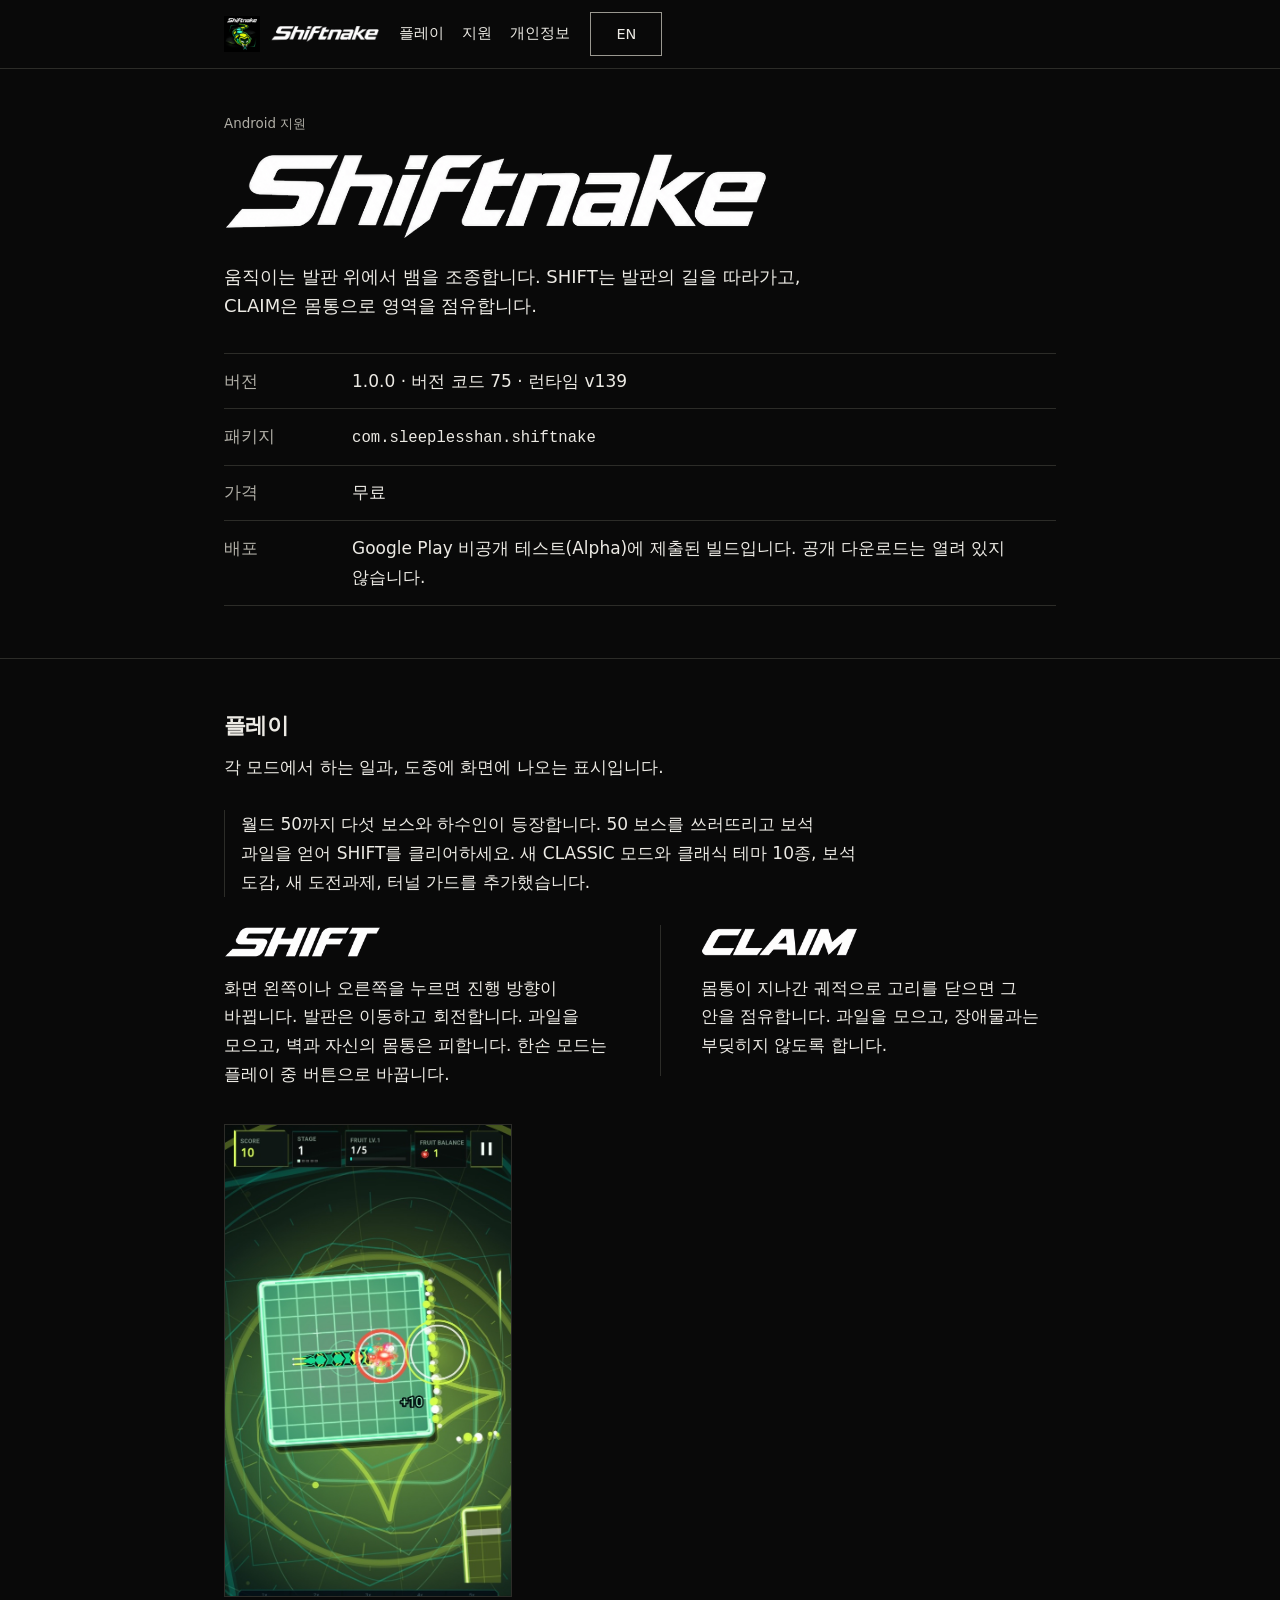
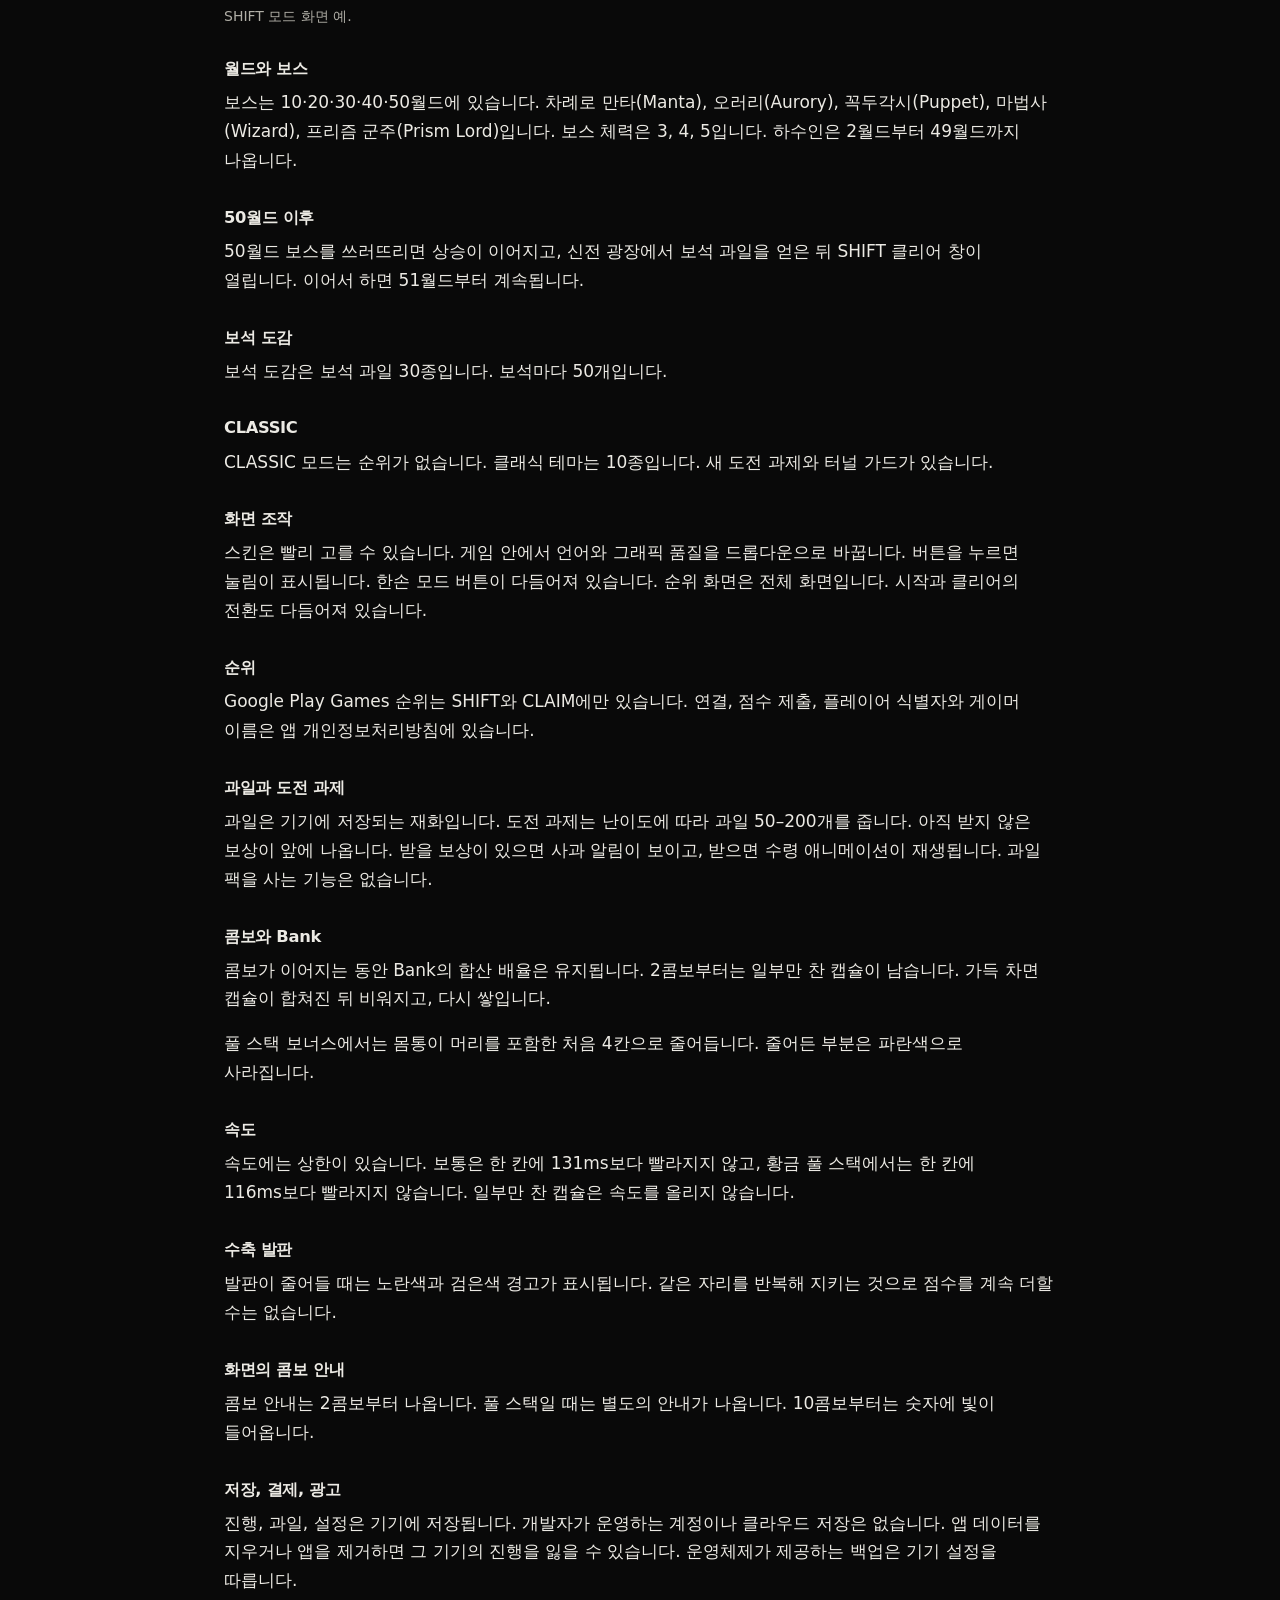
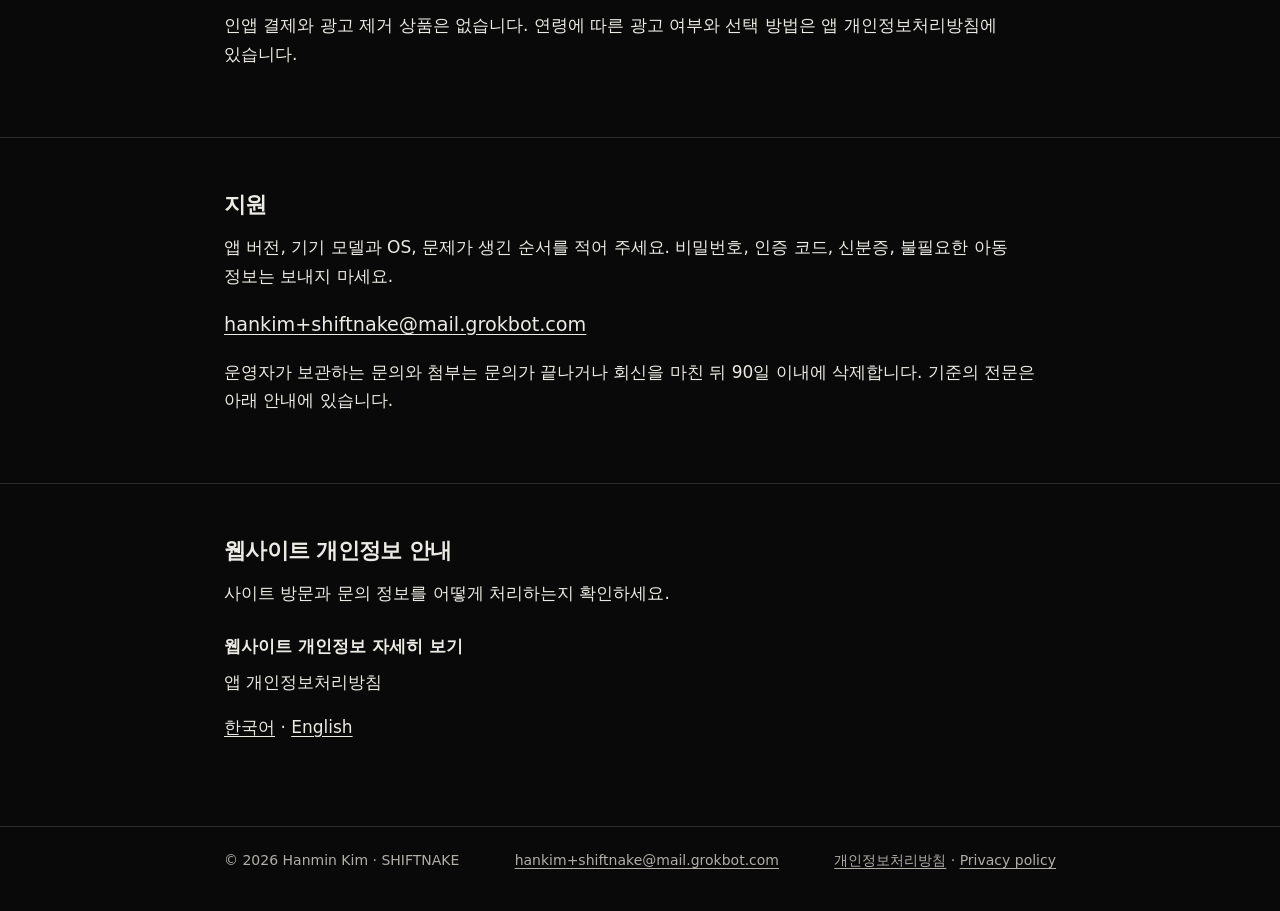
==== index.html @ 97356688 "Document the 1.0.0 version-code 75 closed-test build Add the world bosses, SHIFT clear, gem archive," ====
<!doctype html>
<html lang="ko">
<head>
  <meta charset="utf-8">
  <meta name="viewport" content="width=device-width, initial-scale=1">
  <meta name="referrer" content="no-referrer">
  <meta name="theme-color" content="#090909">
  <meta name="color-scheme" content="dark">
  <meta name="description" content="SHIFTNAKE Android 1.0.0(버전 코드 75) 지원. 비공개 테스트 Alpha. 플레이 방법, 문의, 개인정보.">
  <meta http-equiv="Content-Security-Policy" content="default-src 'none'; img-src 'self'; style-src 'self'; script-src 'self'; base-uri 'none'; form-action 'none'; connect-src 'none'; font-src 'none'; object-src 'none'">
  <title>SHIFTNAKE Android | 지원</title>
  <link rel="canonical" href="https://sleeplesshan.github.io/">
  <link rel="icon" href="assets/favicon-32.png" type="image/png" sizes="32x32">
  <link rel="icon" href="assets/app-icon-192.png" type="image/png" sizes="192x192">
  <link rel="apple-touch-icon" href="assets/app-icon-180.png">
  <meta property="og:title" content="SHIFTNAKE Android 지원">
  <meta property="og:description" content="버전 1.0.0, 버전 코드 75. 비공개 테스트 Alpha. 플레이 방법과 문의.">
  <meta property="og:type" content="website">
  <meta property="og:url" content="https://sleeplesshan.github.io/">
  <meta property="og:image" content="https://sleeplesshan.github.io/assets/app-icon-512.png">
  <meta property="og:locale" content="ko_KR">
  <meta property="og:locale:alternate" content="en_US">
  <meta name="twitter:card" content="summary">
  <meta name="twitter:image" content="https://sleeplesshan.github.io/assets/app-icon-512.png">
  <link rel="stylesheet" href="site.css">
</head>
<body>
<a class="skip" href="#top"><span class="ko">본문으로</span><span class="en">Skip to content</span></a>
<header>
  <div class="wrap bar">
    <a class="brand logo-plate" href="#top">
      <img class="icon" src="assets/app-icon-192.png" width="192" height="192" alt="">
      <img class="mark" src="assets/title-wordmark-v1.png" width="1024" height="160" alt="SHIFTNAKE">
    </a>
    <nav data-nav aria-label="본문 탐색">
      <a href="#play"><span class="ko">플레이</span><span class="en">Play</span></a>
      <a href="#support"><span class="ko">지원</span><span class="en">Support</span></a>
      <a href="#privacy"><span class="ko">개인정보</span><span class="en">Privacy</span></a>
    </nav>
    <button class="language" type="button" lang="en" aria-label="View in English">EN</button>
  </div>
</header>
<main id="top">
  <span class="route-alias" id="home-ko" aria-hidden="true"></span>
  <span class="route-alias" id="home-en" aria-hidden="true"></span>
  <section class="wrap mast">
    <p class="kicker"><span class="ko">Android 지원</span><span class="en">Android support</span></p>
    <h1 class="logo-plate"><img src="assets/title-wordmark-v1.png" width="1024" height="160" alt="SHIFTNAKE" decoding="async" fetchpriority="high"></h1>
    <p class="lead ko">움직이는 발판 위에서 뱀을 조종합니다. SHIFT는 발판의 길을 따라가고, CLAIM은 몸통으로 영역을 점유합니다.</p>
    <p class="lead en">Steer a snake on a moving platform. SHIFT follows the path the platform takes. CLAIM closes a loop with the body and takes the area inside.</p>
    <dl class="spec">
      <div>
        <dt><span class="ko">버전</span><span class="en">Version</span></dt>
        <dd>1.0.0 <span class="ko">· 버전 코드 75 · 런타임 v139</span><span class="en">· version code 75 · runtime v139</span></dd>
      </div>
      <div>
        <dt><span class="ko">패키지</span><span class="en">Package</span></dt>
        <dd><code>com.sleeplesshan.shiftnake</code></dd>
      </div>
      <div>
        <dt><span class="ko">가격</span><span class="en">Price</span></dt>
        <dd><span class="ko">무료</span><span class="en">Free</span></dd>
      </div>
      <div>
        <dt><span class="ko">배포</span><span class="en">Distribution</span></dt>
        <dd>
          <span class="ko">Google Play 비공개 테스트(Alpha)에 제출된 빌드입니다. 공개 다운로드는 열려 있지 않습니다.</span>
          <span class="en">This is the build submitted to Google Play closed testing (Alpha). A public download is not open.</span>
        </dd>
      </div>
    </dl>
  </section>

  <section class="band" id="play">
    <div class="wrap">
      <h2><span class="ko">플레이</span><span class="en">Play</span></h2>
      <p class="ko">각 모드에서 하는 일과, 도중에 화면에 나오는 표시입니다.</p>
      <p class="en">The goal of each mode, and what the game shows while you play.</p>
      <div class="notes">
        <p class="ko">월드 50까지 다섯 보스와 하수인이 등장합니다. 50 보스를 쓰러뜨리고 보석 과일을 얻어 SHIFT를 클리어하세요. 새 CLASSIC 모드와 클래식 테마 10종, 보석 도감, 새 도전과제, 터널 가드를 추가했습니다.</p>
        <p class="en">Five bosses and their minions now guard worlds 10–50. Defeat the world-50 boss, claim a gem fruit and clear SHIFT. New CLASSIC mode, 10 classic themes, a gem archive, new achievements and the Tunnel Guard.</p>
      </div>
      <div class="modes">
        <article>
          <h3><img src="assets/mode-shift-wordmark-v1.png" width="512" height="112" alt="SHIFT" loading="lazy" decoding="async"></h3>
          <p class="ko">화면 왼쪽이나 오른쪽을 누르면 진행 방향이 바뀝니다. 발판은 이동하고 회전합니다. 과일을 모으고, 벽과 자신의 몸통은 피합니다. 한손 모드는 플레이 중 버튼으로 바꿉니다.</p>
          <p class="en">Tap the left or right side of the screen to turn. The platform moves and rotates. Collect fruit, and avoid walls and your own body. A button during play switches one-hand mode.</p>
        </article>
        <article>
          <h3><img src="assets/mode-claim-wordmark-v1.png" width="512" height="112" alt="CLAIM" loading="lazy" decoding="async"></h3>
          <p class="ko">몸통이 지나간 궤적으로 고리를 닫으면 그 안을 점유합니다. 과일을 모으고, 장애물과는 부딪히지 않도록 합니다.</p>
          <p class="en">Close a loop with the trail the body leaves, and the inside is claimed. Collect fruit, and do not run into obstacles.</p>
        </article>
      </div>
      <figure class="screen">
        <img src="assets/shift-gameplay.jpg" width="640" height="1055" alt="SHIFT 모드 화면 예. 점수, 스테이지, 과일이 보입니다" loading="lazy" decoding="async">
        <figcaption><span class="ko">SHIFT 모드 화면 예.</span><span class="en">An example of the SHIFT board.</span></figcaption>
      </figure>

      <h3 id="worlds"><span class="ko">월드와 보스</span><span class="en">Worlds and bosses</span></h3>
      <p class="ko">보스는 10·20·30·40·50월드에 있습니다. 차례로 만타(Manta), 오러리(Aurory), 꼭두각시(Puppet), 마법사(Wizard), 프리즘 군주(Prism Lord)입니다. 보스 체력은 3, 4, 5입니다. 하수인은 2월드부터 49월드까지 나옵니다.</p>
      <p class="en">Bosses are at worlds 10, 20, 30, 40, and 50: Manta, Aurory, Puppet, Wizard, and Prism Lord. Boss health is 3, 4, or 5. Minions appear in worlds 2 through 49.</p>

      <h3 id="clear"><span class="ko">50월드 이후</span><span class="en">After world 50</span></h3>
      <p class="ko">50월드 보스를 쓰러뜨리면 상승이 이어지고, 신전 광장에서 보석 과일을 얻은 뒤 SHIFT 클리어 창이 열립니다. 이어서 하면 51월드부터 계속됩니다.</p>
      <p class="en">Defeating the world-50 boss leads through an ascent to the temple plaza, where you take a gem fruit and the SHIFT clear window opens. Continuing from there goes on from world 51.</p>

      <h3 id="gems"><span class="ko">보석 도감</span><span class="en">Gem archive</span></h3>
      <p class="ko">보석 도감은 보석 과일 30종입니다. 보석마다 50개입니다.</p>
      <p class="en">The gem archive has 30 gem fruits, 50 per gem.</p>

      <h3 id="classic"><span class="ko">CLASSIC</span><span class="en">CLASSIC</span></h3>
      <p class="ko">CLASSIC 모드는 순위가 없습니다. 클래식 테마는 10종입니다. 새 도전 과제와 터널 가드가 있습니다.</p>
      <p class="en">CLASSIC has no ranking. There are 10 classic themes, new achievements, and the Tunnel Guard.</p>

      <h3 id="controls"><span class="ko">화면 조작</span><span class="en">On-screen controls</span></h3>
      <p class="ko">스킨은 빨리 고를 수 있습니다. 게임 안에서 언어와 그래픽 품질을 드롭다운으로 바꿉니다. 버튼을 누르면 눌림이 표시됩니다. 한손 모드 버튼이 다듬어져 있습니다. 순위 화면은 전체 화면입니다. 시작과 클리어의 전환도 다듬어져 있습니다.</p>
      <p class="en">Skins can be chosen quickly. Language and graphics quality are in-game dropdowns. Buttons show when they are pressed. The one-hand mode button is refined, and the ranking page is full screen. The start and clear moments are smoother.</p>

      <h3 id="ranking"><span class="ko">순위</span><span class="en">Ranking</span></h3>
      <p class="ko">Google Play Games 순위는 SHIFT와 CLAIM에만 있습니다. 연결, 점수 제출, 플레이어 식별자와 게이머 이름은 앱 개인정보처리방침에 있습니다.</p>
      <p class="en">Google Play Games leaderboards are for SHIFT and CLAIM only. Sign-in, score submission, the player identifier, and the gamer name are described in the app privacy policy.</p>

      <h3><span class="ko">과일과 도전 과제</span><span class="en">Fruit and challenges</span></h3>
      <p class="ko">과일은 기기에 저장되는 재화입니다. 도전 과제는 난이도에 따라 과일 50–200개를 줍니다. 아직 받지 않은 보상이 앞에 나옵니다. 받을 보상이 있으면 사과 알림이 보이고, 받으면 수령 애니메이션이 재생됩니다. 과일 팩을 사는 기능은 없습니다.</p>
      <p class="en">Fruit is currency stored on the device. A challenge pays 50–200 fruit according to its difficulty. Rewards you have not claimed are listed first. An apple alert appears when a reward is ready, and claiming it plays an animation. There is no fruit pack to buy.</p>

      <h3><span class="ko">콤보와 Bank</span><span class="en">Combos and the Bank</span></h3>
      <p class="ko">콤보가 이어지는 동안 Bank의 합산 배율은 유지됩니다. 2콤보부터는 일부만 찬 캡슐이 남습니다. 가득 차면 캡슐이 합쳐진 뒤 비워지고, 다시 쌓입니다.</p>
      <p class="en">While a combo continues, the Bank keeps the combined multiplier. From a combo of 2, a partly filled capsule stays. At a full stack the capsules merge, the stack clears, and it begins to fill again.</p>
      <p class="ko">풀 스택 보너스에서는 몸통이 머리를 포함한 처음 4칸으로 줄어듭니다. 줄어든 부분은 파란색으로 사라집니다.</p>
      <p class="en">On a full-stack bonus the body shrinks to the original four cells, including the head. The length that goes away vanishes in blue.</p>

      <h3><span class="ko">속도</span><span class="en">Speed</span></h3>
      <p class="ko">속도에는 상한이 있습니다. 보통은 한 칸에 131ms보다 빨라지지 않고, 황금 풀 스택에서는 한 칸에 116ms보다 빨라지지 않습니다. 일부만 찬 캡슐은 속도를 올리지 않습니다.</p>
      <p class="en">Speed is capped. Ordinary movement is no faster than one cell per 131 ms. A golden full stack is no faster than one cell per 116 ms. A partial capsule does not add speed.</p>

      <h3><span class="ko">수축 발판</span><span class="en">Shrinking platform</span></h3>
      <p class="ko">발판이 줄어들 때는 노란색과 검은색 경고가 표시됩니다. 같은 자리를 반복해 지키는 것으로 점수를 계속 더할 수는 없습니다.</p>
      <p class="en">A shrinking platform shows a yellow and black warning. Holding the same spot over and over does not keep adding score.</p>

      <h3><span class="ko">화면의 콤보 안내</span><span class="en">Combo notices</span></h3>
      <p class="ko">콤보 안내는 2콤보부터 나옵니다. 풀 스택일 때는 별도의 안내가 나옵니다. 10콤보부터는 숫자에 빛이 들어옵니다.</p>
      <p class="en">Combo text appears from a combo of 2. A full stack has its own notice. From a combo of 10 the number glows.</p>

      <h3><span class="ko">저장, 결제, 광고</span><span class="en">Saves, payments, ads</span></h3>
      <p class="ko">진행, 과일, 설정은 기기에 저장됩니다. 개발자가 운영하는 계정이나 클라우드 저장은 없습니다. 앱 데이터를 지우거나 앱을 제거하면 그 기기의 진행을 잃을 수 있습니다. 운영체제가 제공하는 백업은 기기 설정을 따릅니다.</p>
      <p class="en">Progress, fruit, and settings are stored on the device. The developer does not run an account or a cloud save. Clearing the app’s data or uninstalling it can erase that device’s progress. Backup offered by the operating system follows the device’s own settings.</p>
      <p class="ko">인앱 결제와 광고 제거 상품은 없습니다. 연령에 따른 광고 여부와 선택 방법은 앱 개인정보처리방침에 있습니다.</p>
      <p class="en">There are no in-app purchases and no product that removes ads. Whether ads are shown, and the choices around them, are set out in the app privacy policy.</p>
    </div>
  </section>

  <section class="band" id="support">
    <span class="route-alias" id="support-ko" aria-hidden="true"></span>
    <span class="route-alias" id="support-en" aria-hidden="true"></span>
    <div class="wrap">
      <h2><span class="ko">지원</span><span class="en">Support</span></h2>
      <p class="ko">앱 버전, 기기 모델과 OS, 문제가 생긴 순서를 적어 주세요. 비밀번호, 인증 코드, 신분증, 불필요한 아동 정보는 보내지 마세요.</p>
      <p class="en">Include the app version, the device model and OS, and the steps that led to the problem. Do not send passwords, verification codes, identity documents, or unnecessary information about a child.</p>
      <a class="email" href="mailto:hankim+shiftnake@mail.grokbot.com">hankim+shiftnake@mail.grokbot.com</a>
      <p class="ko">운영자가 보관하는 문의와 첨부는 문의가 끝나거나 회신을 마친 뒤 90일 이내에 삭제합니다. 기준의 전문은 아래 안내에 있습니다.</p>
      <p class="en">Messages and attachments kept by the operator are deleted within 90 days after the inquiry is closed or the reply is finished. The full rule is in the notice below.</p>
    </div>
  </section>

  <section class="band" id="privacy">
    <span class="route-alias" id="privacy-ko" aria-hidden="true"></span>
    <span class="route-alias" id="privacy-en" aria-hidden="true"></span>
    <span class="route-alias" id="app-ko" aria-hidden="true"></span>
    <span class="route-alias" id="app-en" aria-hidden="true"></span>
    <div class="wrap notice">
      <h2><span class="ko">웹사이트 개인정보 안내</span><span class="en">Website privacy notice</span></h2>
      <p class="ko">사이트 방문과 문의 정보를 어떻게 처리하는지 확인하세요.</p>
      <p class="en">Read how visits and support inquiries are handled.</p>
      <details id="website-privacy">
        <summary><span class="ko">웹사이트 개인정보 자세히 보기</span><span class="en">Read the website privacy notice</span></summary>
        <p class="ko">시행일: 2026-10-20. 이 안내는 SHIFTNAKE 지원 웹사이트 접속과 지원 이메일 문의에 적용됩니다. 운영자는 대한민국 개인 개발자 Hanmin Kim입니다. 개인정보 문의처: <a href="mailto:hankim+shiftnake@mail.grokbot.com">hankim+shiftnake@mail.grokbot.com</a>. Android 앱의 정보 처리는 별도의 앱 개인정보처리방침에서 안내합니다.</p>
        <p class="en">Effective date: October 20, 2026. This notice applies to visits to the SHIFTNAKE support website and support inquiries by email. The operator is Hanmin Kim, an individual developer based in South Korea. Privacy contact: <a href="mailto:hankim+shiftnake@mail.grokbot.com">hankim+shiftnake@mail.grokbot.com</a>. The Android app has a separate privacy policy describing its data handling.</p>
        <p class="ko">이 정적 사이트에는 운영자가 추가한 광고·분석·추적 스크립트, 외부 폰트, 로그인, 입력 폼이 없습니다. 언어·메뉴 선택은 URL 해시만 사용하며 운영자 코드가 쿠키나 브라우저 저장소에 선택값을 저장하지 않습니다. 이 사이트는 게임 계정을 만들거나 게임 저장 데이터를 수집하지 않습니다.</p>
        <p class="en">This static site has no operator-added ads, analytics or tracking scripts, remote fonts, login, or input forms. Language and menu choices use the URL hash only; operator code does not store those choices in cookies or browser storage. The site creates no game account and collects no game-save data.</p>
        <p class="ko">웹사이트는 GitHub Pages에서 호스팅됩니다. GitHub 안내에 따르면 GitHub는 로그인 여부와 관계없이 방문자의 IP 주소를 보안 목적으로 기록하고 보관합니다. 운영자는 방문자별 IP 로그를 별도로 수집하거나 조회하는 기능을 구현하지 않았습니다. GitHub의 처리는 GitHub 서비스 약관과 개인정보처리방침을 따르며, 호스팅 제공자의 보유·삭제가 운영자의 지원 이메일 보관 기간과 같다고 보장하지 않습니다.</p>
        <p class="en">The site is hosted on GitHub Pages. GitHub documentation says visitor IP addresses are logged and stored for security purposes whether or not a visitor is signed in. The operator has not implemented a separate feature to collect or inspect visitor IP logs. GitHub processing is subject to GitHub's service terms and privacy statement; its retention and deletion are not guaranteed to match the operator's support-email retention period.</p>
        <p class="ko">지원 이메일을 보내면 발신 주소, 문의 내용, 자발적으로 제공한 첨부와 오류 확인에 필요한 기기·OS·앱 버전 등이 처리될 수 있습니다. 목적은 문의 회신, 오류 확인과 개인정보 요청 처리이며 광고·홍보 메일 발송이나 판매 목적으로 사용하지 않습니다. 메일을 보내지 않아도 사이트를 볼 수 있습니다. 회신·조사에 필요한 최소 정보가 없으면 지원이 제한될 수 있습니다. 불필요한 민감정보·아동 개인정보는 보내지 마세요. 아동 관련 문의는 보호자와 함께 진행하고, 불필요한 아동 정보가 포함된 사실을 알게 되면 최소 응대와 신속한 최소화·삭제를 우선합니다.</p>
        <p class="en">If you email support, your sender address, message, voluntarily supplied attachments, and device, OS, or app-version details needed to investigate may be processed. They are used to reply, investigate issues, or handle privacy requests, not for advertising, promotional mail, or sale. Email is optional. Without the minimum information needed to reply or investigate, support may be limited. Do not send unnecessary sensitive or child information. A parent or guardian should be involved in child-related requests. If unnecessary child information is identified, minimal necessary handling and prompt minimization or deletion take priority.</p>
        <p class="ko">운영자가 보관하는 지원문의 원문과 첨부는 문의 종결 또는 회신 완료 후 90일 이내 삭제합니다. 진행 중인 문의나 법령상 보존 의무가 있는 자료는 필요한 범위와 기간을 개별 판단합니다. 불필요하거나 민감한 정보는 더 빨리 최소화·삭제합니다. 파기는 해당 문의의 원문·첨부 및 별도 보관 사본을 선별 삭제하고 휴지통 등에 불필요하게 남지 않도록 처리합니다. 90일 기준은 운영자가 보관하는 문의 정보에 관한 것이며 메일함 제공자·GitHub가 보안·백업·법적 의무로 별도 처리하는 정보가 같은 시점에 모두 삭제된다는 보장은 아닙니다. 제공자 보유기간은 정보 유형, 목적, 계정·서비스 설정과 법적 의무에 따라 달라질 수 있습니다.</p>
        <p class="en">Support-message originals and attachments held by the operator are deleted within 90 days after the inquiry is closed or the response is complete. Ongoing inquiries and legally required records are assessed individually for the necessary scope and period. Unnecessary or sensitive information is minimized or deleted sooner. Deletion selects the relevant originals, attachments, and separately stored copies and avoids unnecessary remnants in trash folders. The 90-day period covers inquiry information held by the operator; it does not guarantee simultaneous deletion of information the mailbox provider or GitHub processes independently for security, backup, or legal obligations. Provider retention can vary by information type, purpose, account or service settings, and legal obligations.</p>
        <details>
          <summary><span class="ko">서비스 제공자와 권리</span><span class="en">Providers and your rights</span></summary>
          <p class="ko">지원 이메일은 별도의 전용 메일함(mail.grokbot.com)을, 웹 호스팅은 GitHub Pages를 사용합니다. 메일함 제공자와 GitHub는 각자의 약관과 개인정보처리방침에 따라 정보를 처리할 수 있으며 처리 위치와 제공자 보유기간은 달라질 수 있습니다. 운영자는 문의 내용을 광고주의 홍보 목적으로 제공하지 않습니다. GitHub는 미국과 이용자 지역, 계열사·제공자가 운영하는 국가 등에서 처리할 수 있다고 설명합니다. 특정 국가나 경로 하나로 한정된다고 보장하지 않습니다. <a href="https://docs.github.com/en/site-policy/privacy-policies/github-general-privacy-statement">GitHub 개인정보처리방침</a>.</p>
          <p class="en">Support email uses a dedicated mailbox (mail.grokbot.com), and the site is hosted by GitHub Pages. The mailbox provider and GitHub process information under their respective terms and privacy notices. The operator does not provide inquiries to advertisers for promotion. GitHub describes processing across several locations, including the United States, a visitor's region, and countries where affiliates or providers operate. No single processing country or route is promised. <a href="https://docs.github.com/en/pages/getting-started-with-github-pages/what-is-github-pages">GitHub Pages</a> · <a href="https://docs.github.com/en/site-policy/privacy-policies/github-general-privacy-statement">GitHub Privacy Statement</a>.</p>
          <p class="ko">앱의 연령 선택, 광고, 기기 내 저장은 앱 개인정보처리방침에서 설명합니다. 이 웹사이트 안내는 그 내용을 다시 적지 않습니다. 2026-11-12 정정.</p>
          <p class="en">Age choices, advertising, and on-device saves are described in the app privacy policy. This website notice does not restate them. Corrected 2026-11-12.</p>
          <p class="ko">본인 또는 적법한 법정대리인은 적용 법령에 따른 열람·정정·삭제·처리정지 등 요청을 지원 이메일로 보낼 수 있습니다. 필요한 최소한의 확인만 요청하며 신분증이나 인증정보를 먼저 보내지 마세요. 외부 제공자가 직접 보유한 정보에는 제공자 절차도 적용됩니다. 운영자는 문의 자료 접근을 필요한 범위로 제한하고 불필요한 사본을 최소화하지만 절대적 보안이나 제공자 보유 사본의 즉시 원격 삭제를 보장하지 않습니다. 운영자·처리 항목·목적·보유 기준·서비스 구성이 바뀌면 이 안내와 시행일을 갱신합니다.</p>
          <p class="en">You or a legally authorized guardian may send access, correction, deletion, suspension, or other requests under applicable law to the support email. Only minimum necessary verification will be requested. Do not send unsolicited identification documents or verification credentials. Provider procedures also apply to information held by providers. The operator limits access to inquiry records and minimizes unnecessary copies but cannot guarantee absolute security or immediate remote deletion of every provider-held copy. If the operator, data items, purposes, retention criteria, or services change, this notice and its effective date will be updated.</p>
          <p><a href="https://sleeplesshan.github.io/android/privacy/ko/"><span class="ko">앱 개인정보처리방침 (한국어)</span><span class="en">App privacy policy (Korean)</span></a> · <a href="https://sleeplesshan.github.io/android/privacy/en/">App privacy policy (English)</a></p>
        </details>
      </details>
      <p class="ko">앱 개인정보처리방침</p>
      <p class="en">App privacy policies</p>
      <p><a href="https://sleeplesshan.github.io/android/privacy/ko/">한국어</a> · <a href="https://sleeplesshan.github.io/android/privacy/en/">English</a></p>
    </div>
  </section>
</main>
<footer>
  <div class="wrap footer">
    <span>© 2026 Hanmin Kim · SHIFTNAKE</span>
    <a href="mailto:hankim+shiftnake@mail.grokbot.com">hankim+shiftnake@mail.grokbot.com</a>
    <span><a href="https://sleeplesshan.github.io/android/privacy/ko/">개인정보처리방침</a> · <a href="https://sleeplesshan.github.io/android/privacy/en/">Privacy policy</a></span>
  </div>
</footer>
<script src="site.js"></script>
</body>
</html>
---- site.css ----
:root {
  color-scheme: dark;
  --bg: #090909;
  --ink: #eceae4;
  --muted: #b0aea6;
  --line: #2c2c28;
  --focus: #f4f1ea;
  --page: 52rem;
  font-family: system-ui, -apple-system, "Segoe UI", "Noto Sans KR", "Apple SD Gothic Neo", "Noto Sans CJK KR", sans-serif;
}

* { box-sizing: border-box; }

html { scroll-behavior: smooth; }

body {
  margin: 0;
  background: var(--bg);
  color: var(--ink);
  font-size: 1.0625rem;
  line-height: 1.7;
  text-rendering: optimizeLegibility;
}

:lang(ko) {
  word-break: keep-all;
  overflow-wrap: break-word;
}

img { border: 0; }

a {
  color: inherit;
  text-underline-offset: 0.18em;
}

a:visited { color: inherit; }

:focus { outline: none; }

:focus-visible {
  outline: 2px solid var(--focus);
  outline-offset: 3px;
}

::selection {
  background: #eceae4;
  color: #111;
}

.skip {
  position: absolute;
  left: 0.75rem;
  top: -4rem;
  z-index: 4;
  background: var(--ink);
  color: var(--bg);
  padding: 0.55rem 0.8rem;
  text-decoration: none;
}

.skip:focus { top: 0.55rem; }

.wrap {
  width: min(calc(100% - 2.5rem), var(--page));
  margin-inline: auto;
}

header {
  position: sticky;
  top: 0;
  z-index: 2;
  background: var(--bg);
  border-bottom: 1px solid var(--line);
}

.bar {
  display: flex;
  flex-wrap: wrap;
  align-items: center;
  gap: 0.35rem 1.25rem;
  min-height: 4.25rem;
  padding-block: 0.7rem;
}

.logo-plate {
  forced-color-adjust: none;
  background: #090909;
}

.brand {
  display: inline-flex;
  align-items: center;
  gap: 0.7rem;
  min-height: 2.75rem;
  text-decoration: none;
}

.brand .icon {
  width: 2.25rem;
  height: 2.25rem;
  display: block;
}

.brand .mark {
  height: 1.05rem;
  width: auto;
  display: block;
}

nav {
  display: flex;
  flex-wrap: wrap;
  gap: 0.15rem 1.15rem;
}

nav a {
  display: inline-flex;
  align-items: center;
  min-height: 2.75rem;
  text-decoration: none;
  font-size: 0.95rem;
}

nav a:hover { text-decoration: underline; }

.language {
  appearance: none;
  background: transparent;
  color: var(--ink);
  border: 1px solid #9a9890;
  min-height: 2.75rem;
  min-width: 4.5rem;
  padding: 0 0.85rem;
  font: inherit;
  font-size: 0.9rem;
  cursor: pointer;
}

.language:hover { border-color: var(--ink); }

main { padding-bottom: 1rem; }

section,
h3,
.route-alias { scroll-margin-top: 5.5rem; }

.route-alias {
  display: block;
  height: 0;
  overflow: hidden;
}

.mast { padding-block: 2.75rem 3.25rem; }

.kicker {
  margin: 0 0 1.15rem;
  color: var(--muted);
  font-size: 0.84rem;
}

h1 { margin: 0 0 1.4rem; }

h1 img {
  display: block;
  width: min(100%, 34rem);
  height: auto;
}

h2 {
  margin: 0 0 0.85rem;
  font-size: 1.35rem;
  font-weight: 600;
  letter-spacing: -0.03em;
  line-height: 1.35;
}

h3 {
  margin: 2rem 0 0.45rem;
  font-size: 1.02rem;
  font-weight: 600;
  letter-spacing: -0.02em;
  line-height: 1.4;
}

.lead {
  max-width: 38rem;
  margin: 0;
  font-size: 1.125rem;
  line-height: 1.65;
}

.notes {
  max-width: 40rem;
  margin: 1.75rem 0 0;
  padding-left: 1rem;
  border-left: 1px solid var(--line);
}

p { margin: 0 0 1rem; }

.spec {
  margin: 2rem 0 0;
}

.spec div {
  display: grid;
  grid-template-columns: 6.75rem 1fr;
  gap: 0.35rem 1.25rem;
  padding-block: 0.8rem;
  border-top: 1px solid var(--line);
}

.spec div:last-child { border-bottom: 1px solid var(--line); }

.spec dt {
  margin: 0;
  color: var(--muted);
}

.spec dd { margin: 0; }

code {
  font-family: ui-monospace, "SFMono-Regular", "Cascadia Mono", "Noto Sans Mono", monospace;
  font-size: 0.92em;
}

.band {
  padding-block: 3.25rem;
  border-top: 1px solid var(--line);
}

.modes {
  display: grid;
  grid-template-columns: 1fr 1fr;
  column-gap: 2.5rem;
  align-items: start;
  margin-top: 1.75rem;
}

.modes article + article {
  border-left: 1px solid var(--line);
  padding-left: 2.5rem;
}

.modes h3 {
  margin: 0 0 0.9rem;
}

.modes h3 img {
  display: block;
  height: 2.15rem;
  width: auto;
}

.screen { margin: 1.15rem 0 0; }

.screen img {
  display: block;
  width: min(100%, 18rem);
  height: auto;
  border: 1px solid var(--line);
}

.screen figcaption {
  margin-top: 0.55rem;
  color: var(--muted);
  font-size: 0.875rem;
  line-height: 1.45;
}

.email {
  display: inline-block;
  margin: 0.15rem 0 1rem;
  font-size: 1.2rem;
  overflow-wrap: anywhere;
}

details { margin-top: 0.35rem; }

summary {
  cursor: pointer;
  font-weight: 600;
  min-height: 2.75rem;
  display: flex;
  flex-wrap: wrap;
  align-items: center;
}

.nowrap { white-space: nowrap; }

details details {
  margin: 0.5rem 0 0.5rem 0.15rem;
  padding-left: 1rem;
  border-left: 1px solid var(--line);
}

.notice p { max-width: 40rem; }

footer {
  border-top: 1px solid var(--line);
  padding-block: 1.4rem 2.4rem;
  color: var(--muted);
  font-size: 0.875rem;
}

.footer {
  display: flex;
  flex-wrap: wrap;
  gap: 0.65rem 1.5rem;
  justify-content: space-between;
  align-items: baseline;
}

footer a { color: var(--muted); }

.en { display: none; }

body.english .ko { display: none; }

body.english .en { display: revert; }

@media (max-width: 720px) {
  .wrap { width: min(calc(100% - 2rem), var(--page)); }
  .language { order: 2; }
  nav { order: 3; flex-basis: 100%; }
  .modes { grid-template-columns: 1fr; row-gap: 2rem; }
  .modes article + article {
    border-left: 0;
    padding-left: 0;
    border-top: 1px solid var(--line);
    padding-top: 1.75rem;
  }
  h1 img { width: min(100%, 22rem); }
}

@media (max-width: 420px) {
  .spec div { grid-template-columns: 1fr; gap: 0.1rem; }
}

@media (forced-colors: active) {
  :focus-visible { outline-color: CanvasText; }
}

@media (prefers-reduced-motion: reduce) {
  html { scroll-behavior: auto; }
}
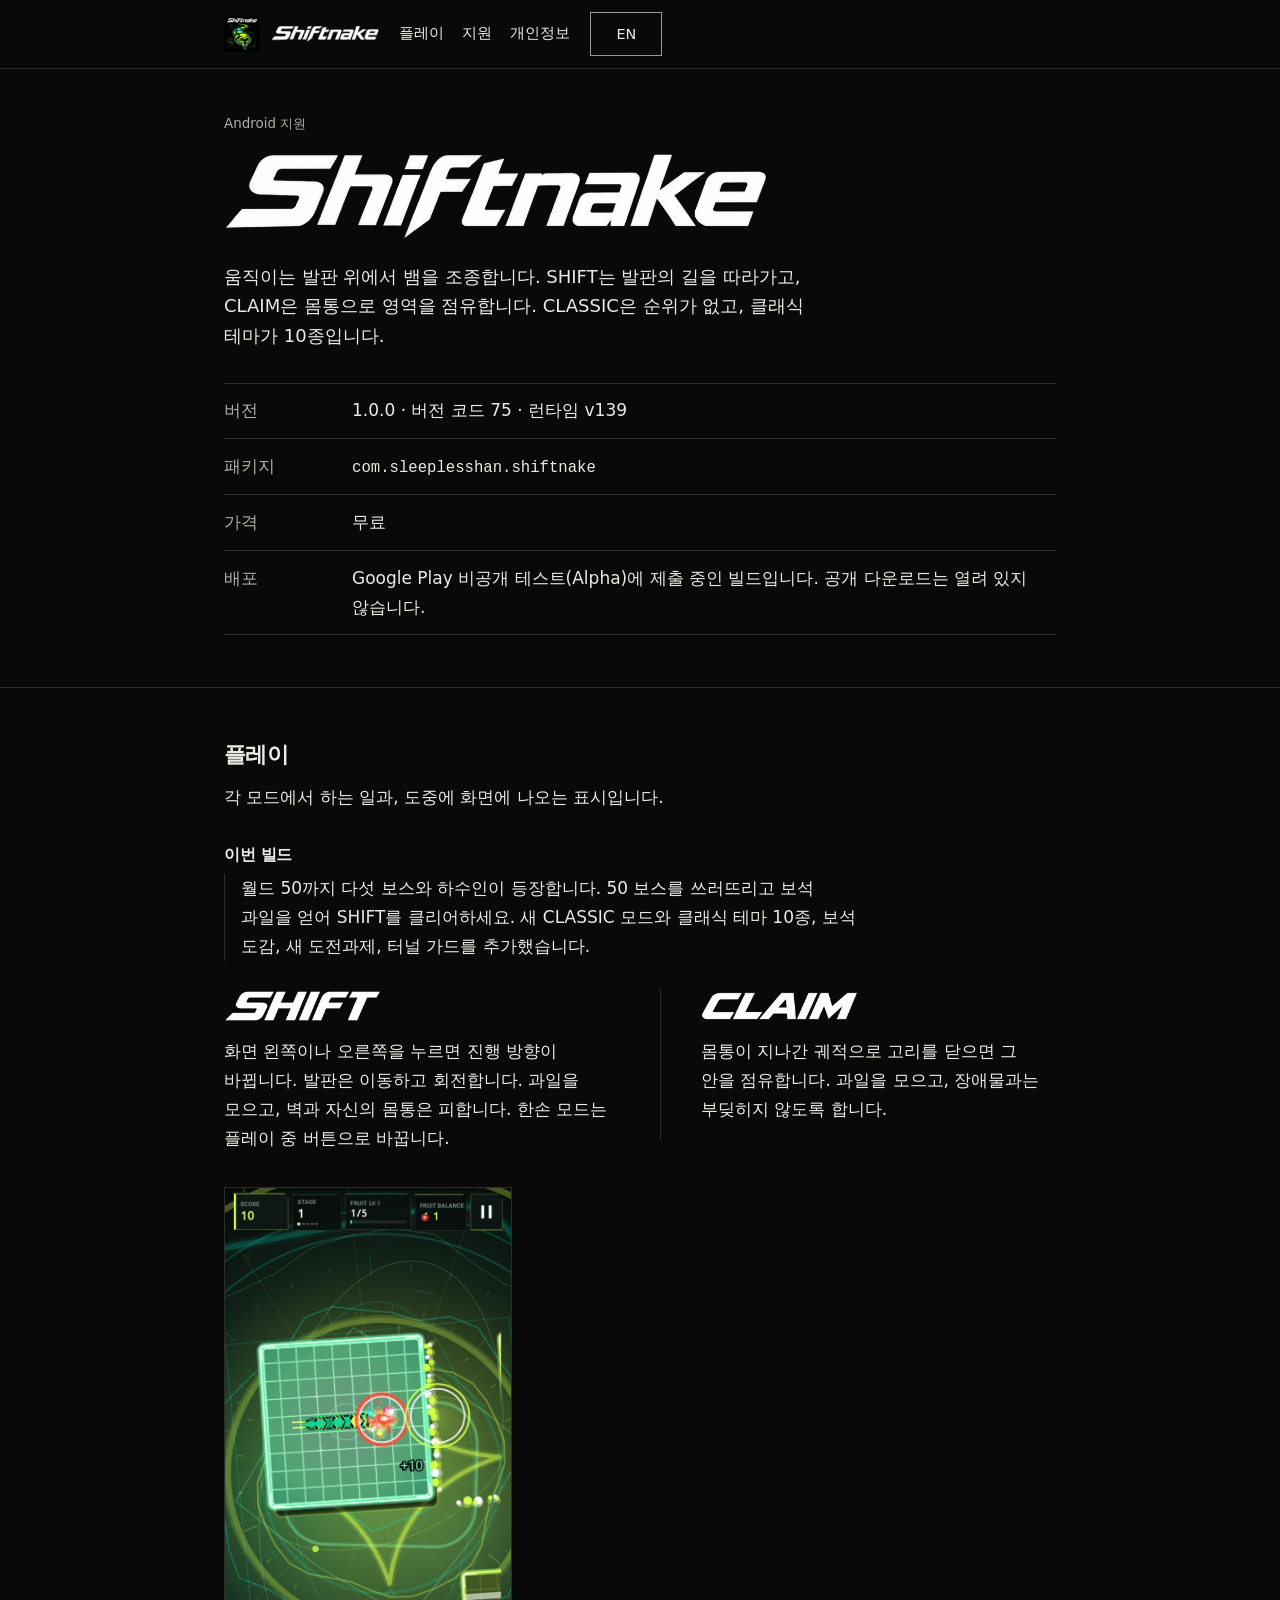
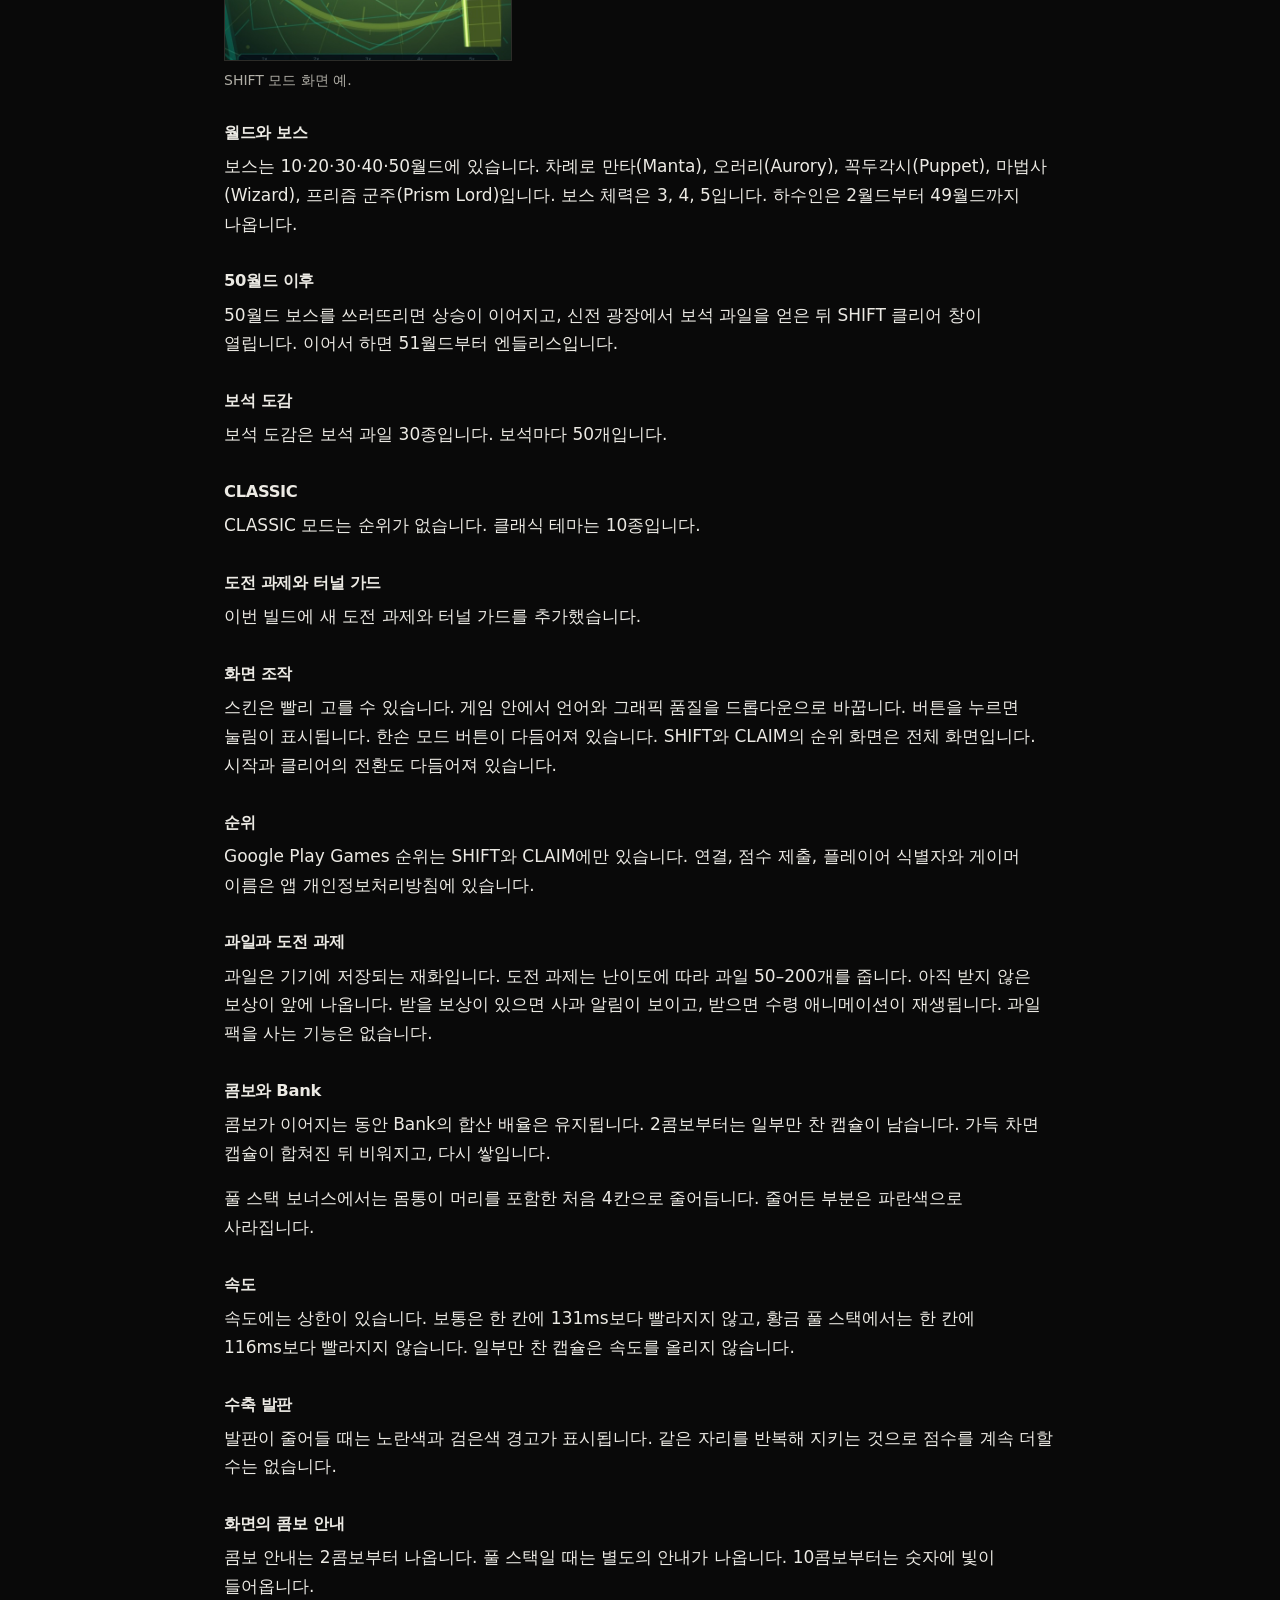
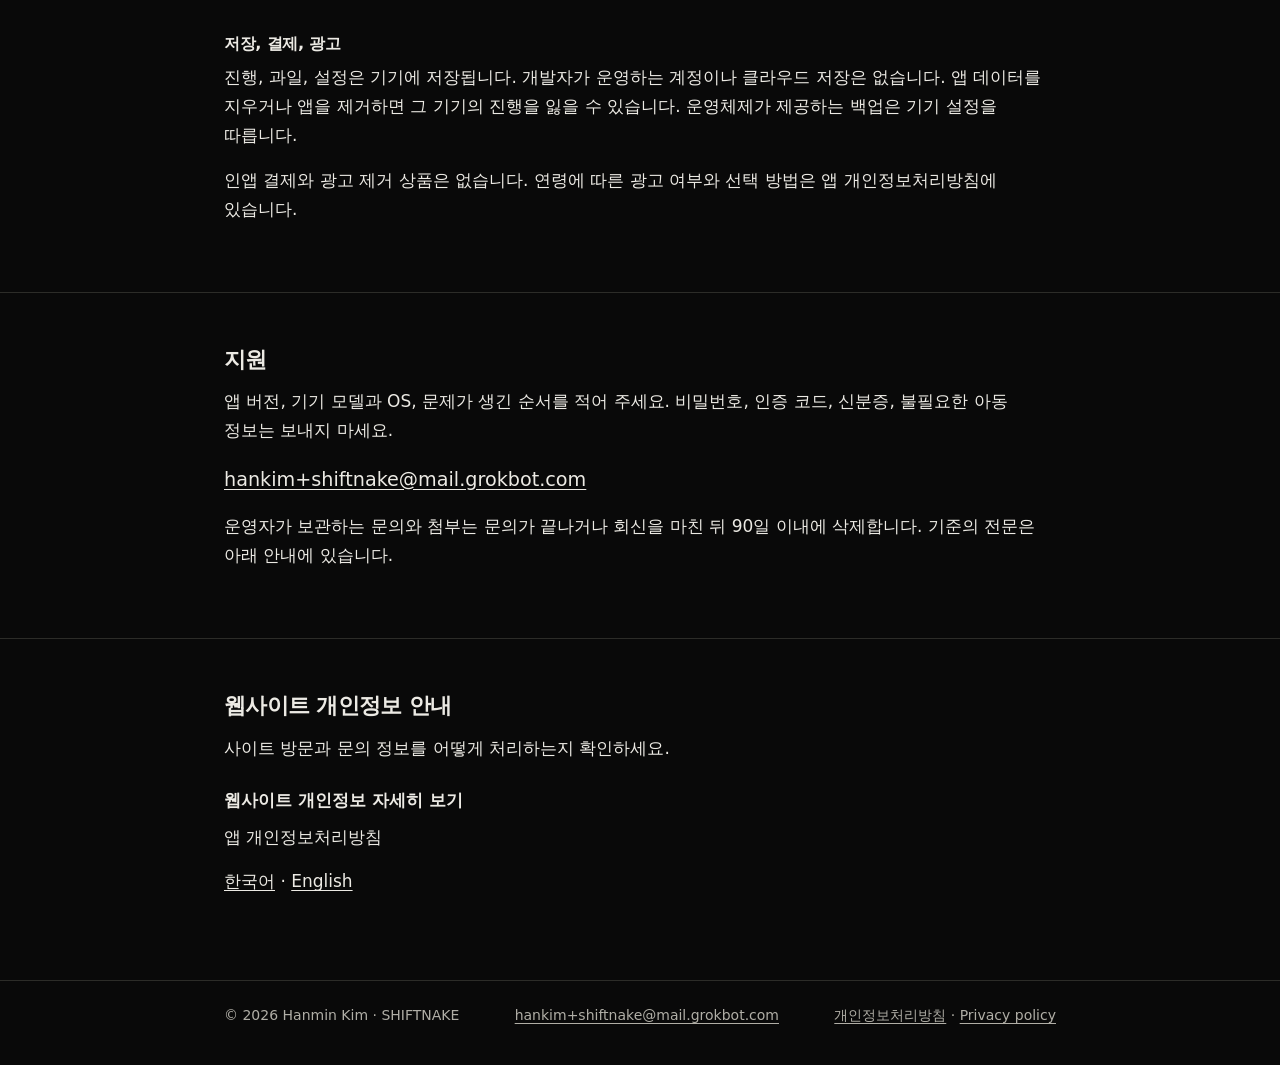
==== commit 9db47855: "Correct the v139 SHIFTNAKE notes for endless play and CLASSIC Continuing after the world-50 clear go" ====
--- a/index.html
+++ b/index.html
@@ -6,7 +6,7 @@
   <meta name="referrer" content="no-referrer">
   <meta name="theme-color" content="#090909">
   <meta name="color-scheme" content="dark">
-  <meta name="description" content="SHIFTNAKE Android 1.0.0(버전 코드 75) 지원. 비공개 테스트 Alpha. 플레이 방법, 문의, 개인정보.">
+  <meta name="description" content="SHIFTNAKE Android 1.0.0(버전 코드 75, 런타임 v139) 지원. Google Play 비공개 테스트(Alpha). 플레이 방법, 문의, 개인정보.">
   <meta http-equiv="Content-Security-Policy" content="default-src 'none'; img-src 'self'; style-src 'self'; script-src 'self'; base-uri 'none'; form-action 'none'; connect-src 'none'; font-src 'none'; object-src 'none'">
   <title>SHIFTNAKE Android | 지원</title>
   <link rel="canonical" href="https://sleeplesshan.github.io/">
@@ -14,7 +14,7 @@
   <link rel="icon" href="assets/app-icon-192.png" type="image/png" sizes="192x192">
   <link rel="apple-touch-icon" href="assets/app-icon-180.png">
   <meta property="og:title" content="SHIFTNAKE Android 지원">
-  <meta property="og:description" content="버전 1.0.0, 버전 코드 75. 비공개 테스트 Alpha. 플레이 방법과 문의.">
+  <meta property="og:description" content="버전 1.0.0, 버전 코드 75, 런타임 v139. Google Play 비공개 테스트(Alpha). 플레이 방법과 문의.">
   <meta property="og:type" content="website">
   <meta property="og:url" content="https://sleeplesshan.github.io/">
   <meta property="og:image" content="https://sleeplesshan.github.io/assets/app-icon-512.png">
@@ -45,9 +45,9 @@
   <span class="route-alias" id="home-en" aria-hidden="true"></span>
   <section class="wrap mast">
     <p class="kicker"><span class="ko">Android 지원</span><span class="en">Android support</span></p>
-    <h1 class="logo-plate"><img src="assets/title-wordmark-v1.png" width="1024" height="160" alt="SHIFTNAKE" decoding="async" fetchpriority="high"></h1>
-    <p class="lead ko">움직이는 발판 위에서 뱀을 조종합니다. SHIFT는 발판의 길을 따라가고, CLAIM은 몸통으로 영역을 점유합니다.</p>
-    <p class="lead en">Steer a snake on a moving platform. SHIFT follows the path the platform takes. CLAIM closes a loop with the body and takes the area inside.</p>
+    <h1 class="logo-plate"><img src="assets/title-wordmark-v1.png" width="1024" height="160" alt="SHIFTNAKE" fetchpriority="high"></h1>
+    <p class="lead ko">움직이는 발판 위에서 뱀을 조종합니다. SHIFT는 발판의 길을 따라가고, CLAIM은 몸통으로 영역을 점유합니다. CLASSIC은 순위가 없고, 클래식 테마가 10종입니다.</p>
+    <p class="lead en">Steer a snake on a moving platform. SHIFT follows the path the platform takes. CLAIM closes a loop with the body and takes the area inside. CLASSIC has no ranking, and there are 10 classic themes.</p>
     <dl class="spec">
       <div>
         <dt><span class="ko">버전</span><span class="en">Version</span></dt>
@@ -64,8 +64,8 @@
       <div>
         <dt><span class="ko">배포</span><span class="en">Distribution</span></dt>
         <dd>
-          <span class="ko">Google Play 비공개 테스트(Alpha)에 제출된 빌드입니다. 공개 다운로드는 열려 있지 않습니다.</span>
-          <span class="en">This is the build submitted to Google Play closed testing (Alpha). A public download is not open.</span>
+          <span class="ko">Google Play 비공개 테스트(Alpha)에 제출 중인 빌드입니다. 공개 다운로드는 열려 있지 않습니다.</span>
+          <span class="en">This is the build being submitted to Google Play closed testing (Alpha). A public download is not open.</span>
         </dd>
       </div>
     </dl>
@@ -76,10 +76,11 @@
       <h2><span class="ko">플레이</span><span class="en">Play</span></h2>
       <p class="ko">각 모드에서 하는 일과, 도중에 화면에 나오는 표시입니다.</p>
       <p class="en">The goal of each mode, and what the game shows while you play.</p>
-      <div class="notes">
+      <h3 id="release"><span class="ko">이번 빌드</span><span class="en">This build</span></h3>
+      <blockquote class="notes">
         <p class="ko">월드 50까지 다섯 보스와 하수인이 등장합니다. 50 보스를 쓰러뜨리고 보석 과일을 얻어 SHIFT를 클리어하세요. 새 CLASSIC 모드와 클래식 테마 10종, 보석 도감, 새 도전과제, 터널 가드를 추가했습니다.</p>
         <p class="en">Five bosses and their minions now guard worlds 10–50. Defeat the world-50 boss, claim a gem fruit and clear SHIFT. New CLASSIC mode, 10 classic themes, a gem archive, new achievements and the Tunnel Guard.</p>
-      </div>
+      </blockquote>
       <div class="modes">
         <article>
           <h3><img src="assets/mode-shift-wordmark-v1.png" width="512" height="112" alt="SHIFT" loading="lazy" decoding="async"></h3>
@@ -102,20 +103,24 @@
       <p class="en">Bosses are at worlds 10, 20, 30, 40, and 50: Manta, Aurory, Puppet, Wizard, and Prism Lord. Boss health is 3, 4, or 5. Minions appear in worlds 2 through 49.</p>
 
       <h3 id="clear"><span class="ko">50월드 이후</span><span class="en">After world 50</span></h3>
-      <p class="ko">50월드 보스를 쓰러뜨리면 상승이 이어지고, 신전 광장에서 보석 과일을 얻은 뒤 SHIFT 클리어 창이 열립니다. 이어서 하면 51월드부터 계속됩니다.</p>
-      <p class="en">Defeating the world-50 boss leads through an ascent to the temple plaza, where you take a gem fruit and the SHIFT clear window opens. Continuing from there goes on from world 51.</p>
+      <p class="ko">50월드 보스를 쓰러뜨리면 상승이 이어지고, 신전 광장에서 보석 과일을 얻은 뒤 SHIFT 클리어 창이 열립니다. 이어서 하면 51월드부터 엔들리스입니다.</p>
+      <p class="en">Defeating the world-50 boss leads through an ascent to the temple plaza, where you take a gem fruit and the SHIFT clear window opens. Continuing goes to endless from world 51.</p>
 
       <h3 id="gems"><span class="ko">보석 도감</span><span class="en">Gem archive</span></h3>
       <p class="ko">보석 도감은 보석 과일 30종입니다. 보석마다 50개입니다.</p>
       <p class="en">The gem archive has 30 gem fruits, 50 per gem.</p>
 
       <h3 id="classic"><span class="ko">CLASSIC</span><span class="en">CLASSIC</span></h3>
-      <p class="ko">CLASSIC 모드는 순위가 없습니다. 클래식 테마는 10종입니다. 새 도전 과제와 터널 가드가 있습니다.</p>
-      <p class="en">CLASSIC has no ranking. There are 10 classic themes, new achievements, and the Tunnel Guard.</p>
+      <p class="ko">CLASSIC 모드는 순위가 없습니다. 클래식 테마는 10종입니다.</p>
+      <p class="en">CLASSIC has no ranking. There are 10 classic themes.</p>
+
+      <h3 id="added"><span class="ko">도전 과제와 터널 가드</span><span class="en">Achievements and the Tunnel Guard</span></h3>
+      <p class="ko">이번 빌드에 새 도전 과제와 터널 가드를 추가했습니다.</p>
+      <p class="en">This build adds new achievements and the Tunnel Guard.</p>
 
       <h3 id="controls"><span class="ko">화면 조작</span><span class="en">On-screen controls</span></h3>
-      <p class="ko">스킨은 빨리 고를 수 있습니다. 게임 안에서 언어와 그래픽 품질을 드롭다운으로 바꿉니다. 버튼을 누르면 눌림이 표시됩니다. 한손 모드 버튼이 다듬어져 있습니다. 순위 화면은 전체 화면입니다. 시작과 클리어의 전환도 다듬어져 있습니다.</p>
-      <p class="en">Skins can be chosen quickly. Language and graphics quality are in-game dropdowns. Buttons show when they are pressed. The one-hand mode button is refined, and the ranking page is full screen. The start and clear moments are smoother.</p>
+      <p class="ko">스킨은 빨리 고를 수 있습니다. 게임 안에서 언어와 그래픽 품질을 드롭다운으로 바꿉니다. 버튼을 누르면 눌림이 표시됩니다. 한손 모드 버튼이 다듬어져 있습니다. SHIFT와 CLAIM의 순위 화면은 전체 화면입니다. 시작과 클리어의 전환도 다듬어져 있습니다.</p>
+      <p class="en">Skins can be chosen quickly. Language and graphics quality are in-game dropdowns. Buttons show when they are pressed. The one-hand mode button is refined. The SHIFT and CLAIM ranking page is full screen. The start and clear moments are smoother.</p>
 
       <h3 id="ranking"><span class="ko">순위</span><span class="en">Ranking</span></h3>
       <p class="ko">Google Play Games 순위는 SHIFT와 CLAIM에만 있습니다. 연결, 점수 제출, 플레이어 식별자와 게이머 이름은 앱 개인정보처리방침에 있습니다.</p>
--- a/site.css
+++ b/site.css
@@ -192,10 +192,12 @@
 
 .notes {
   max-width: 40rem;
-  margin: 1.75rem 0 0;
+  margin: 0 0 0.25rem;
   padding-left: 1rem;
   border-left: 1px solid var(--line);
 }
+
+.notes p:last-child { margin-bottom: 0; }
 
 p { margin: 0 0 1rem; }
 
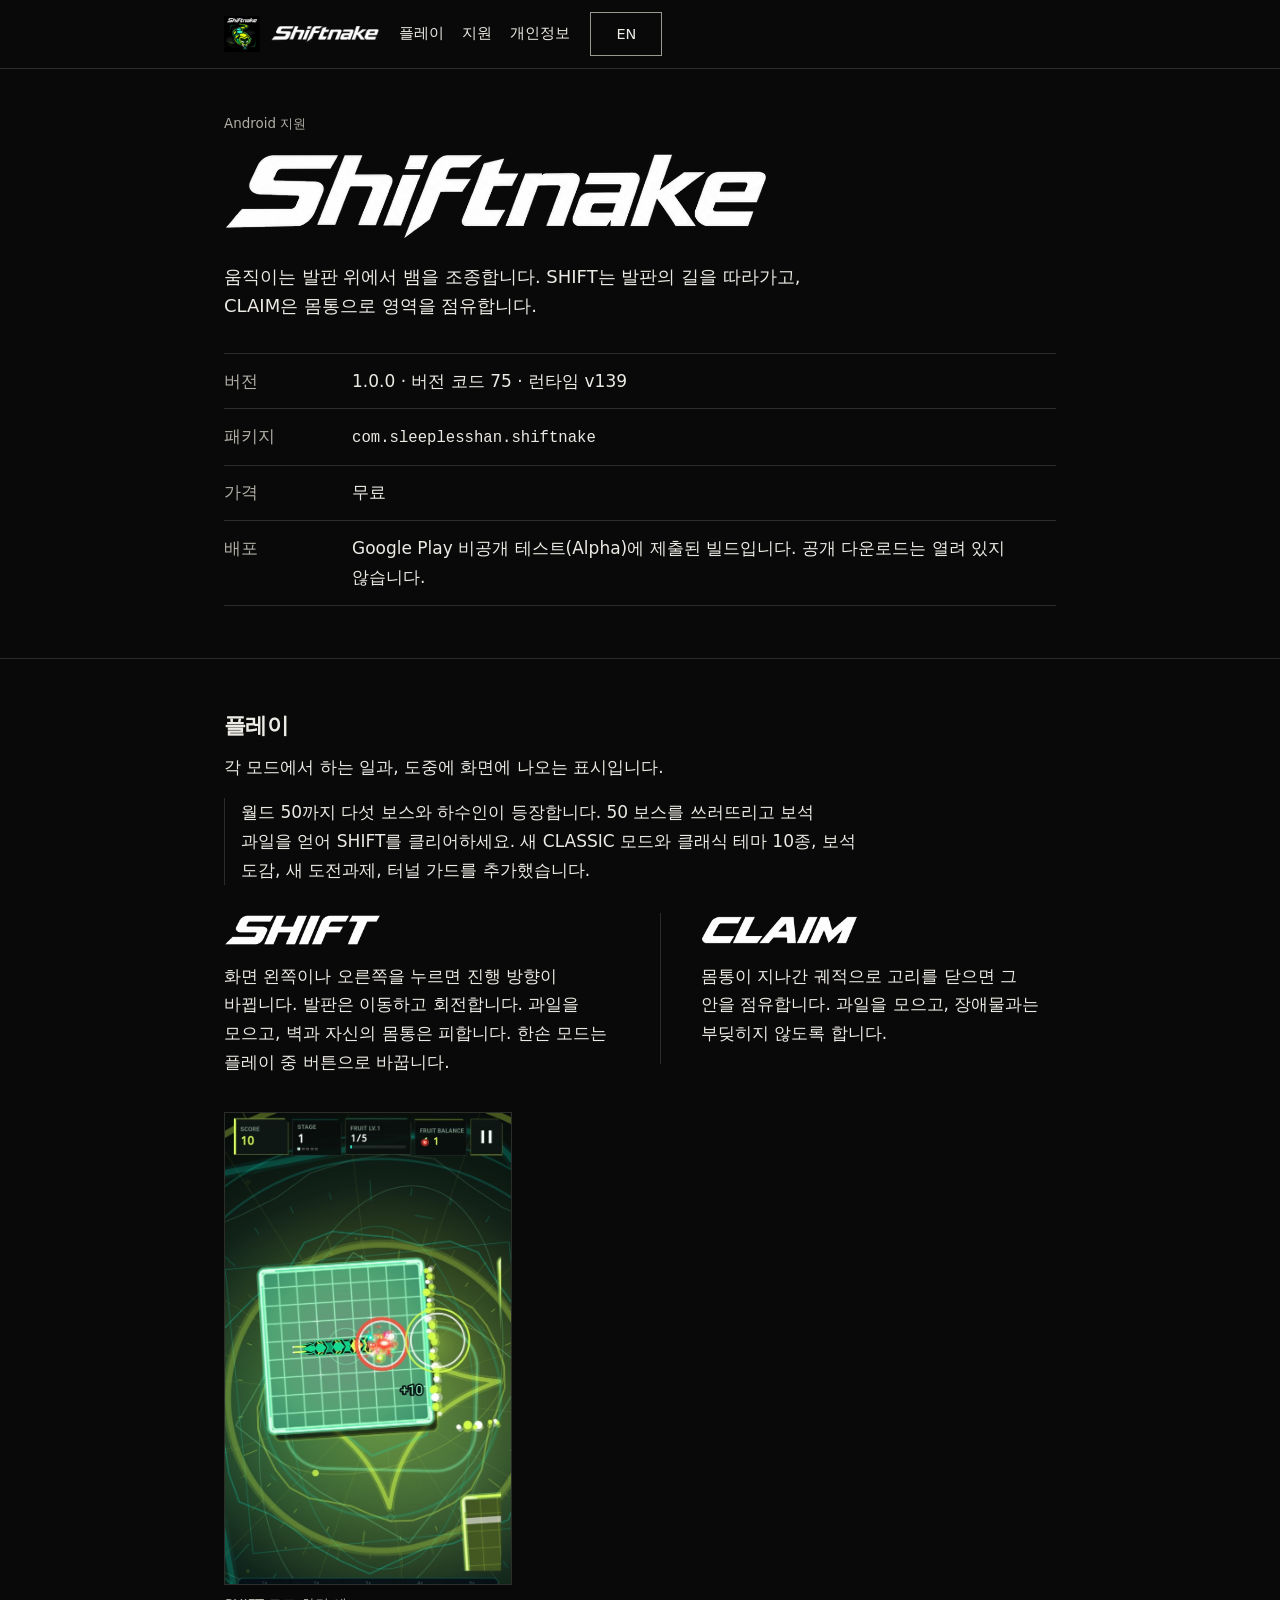
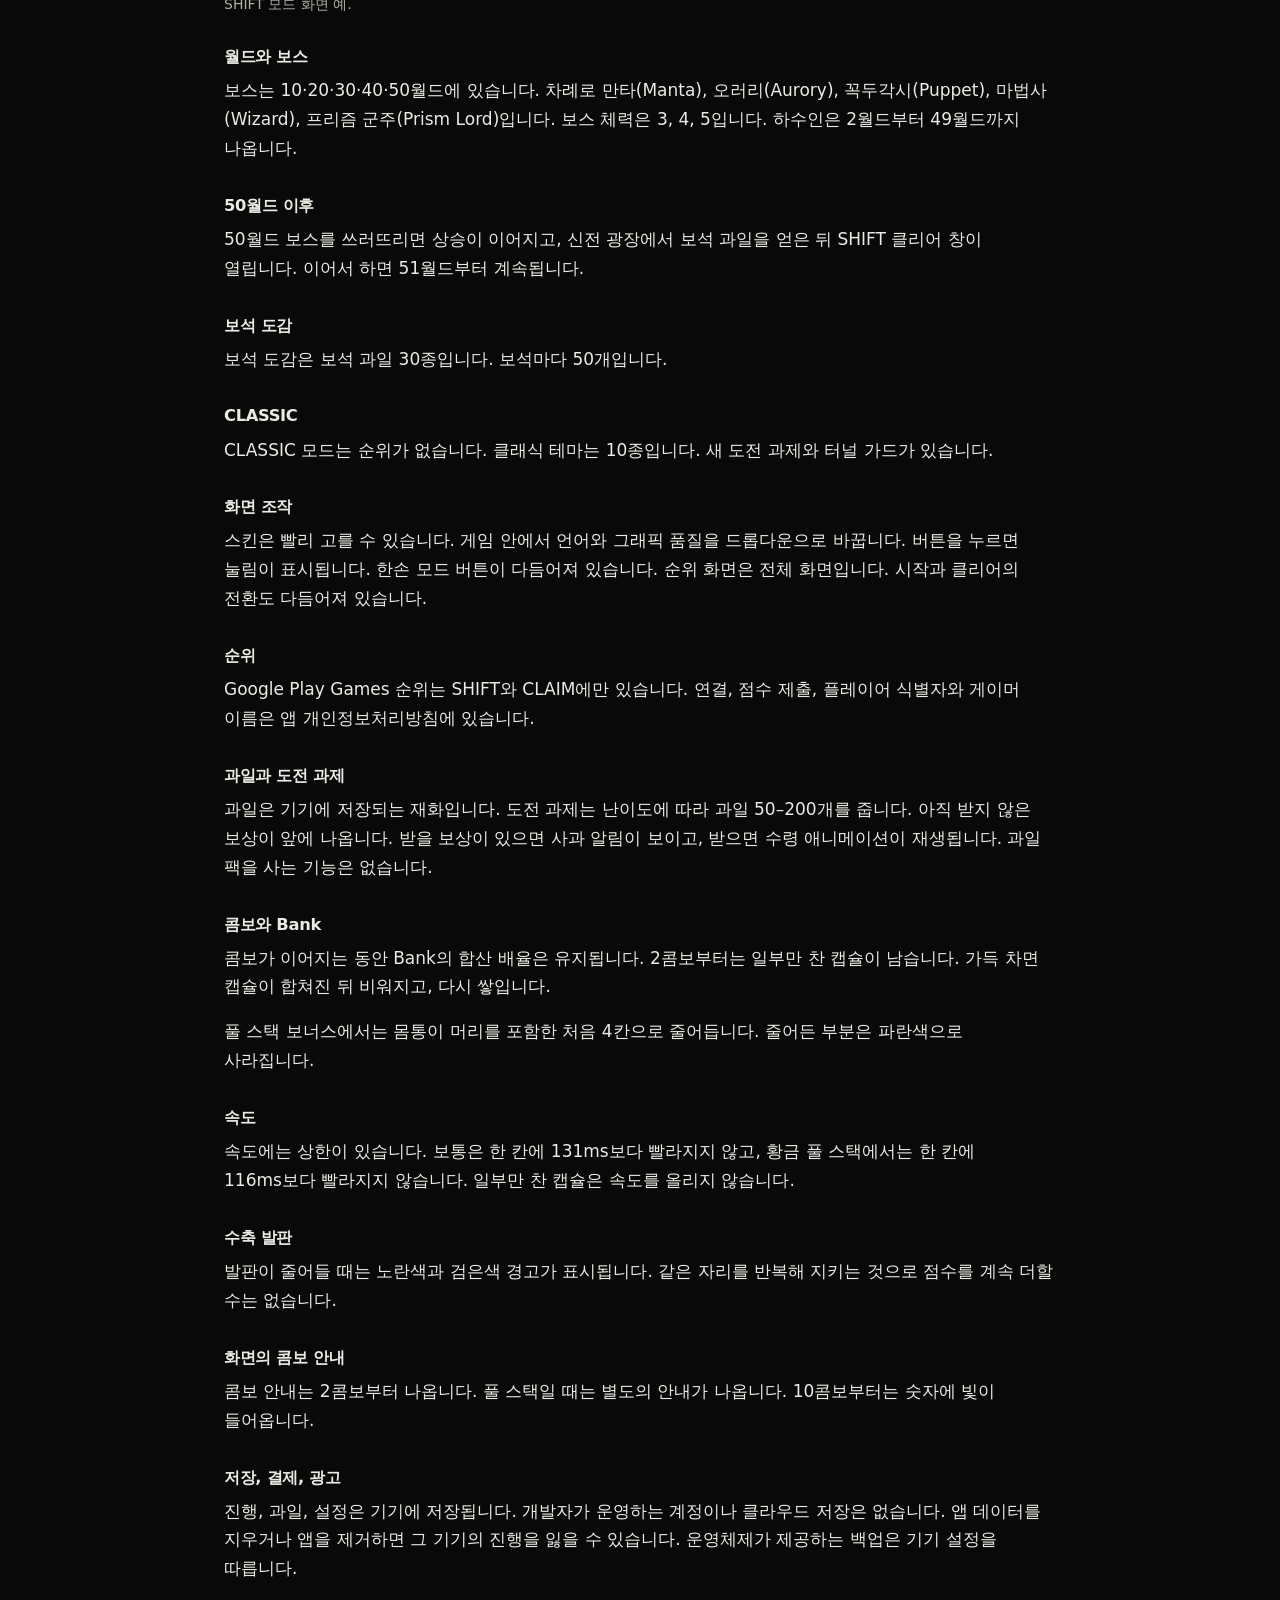
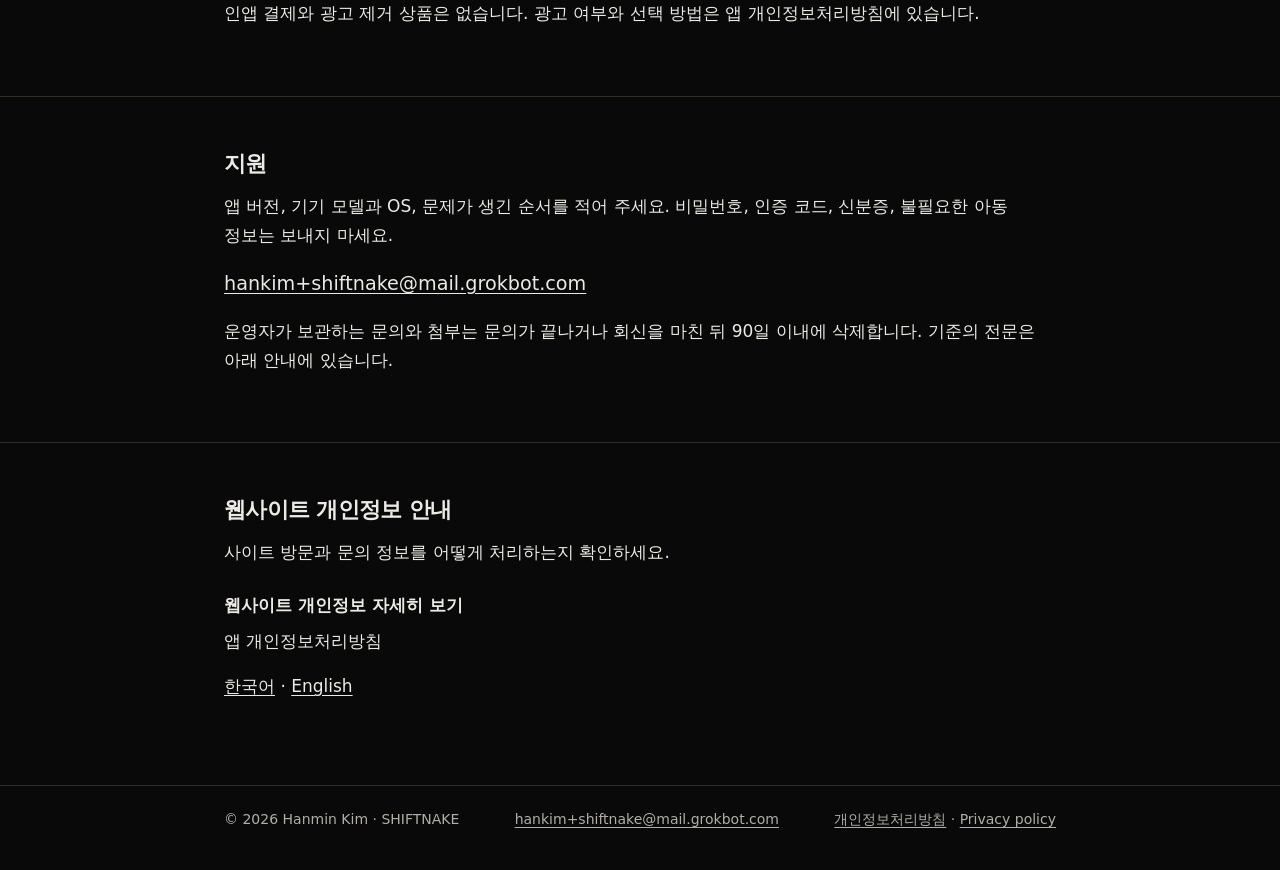
==== commit 7cd6553d: "Update the privacy policy after the in-app age check was removed Describe the same UMP ad request fo" ====
--- a/index.html
+++ b/index.html
@@ -6,7 +6,7 @@
   <meta name="referrer" content="no-referrer">
   <meta name="theme-color" content="#090909">
   <meta name="color-scheme" content="dark">
-  <meta name="description" content="SHIFTNAKE Android 1.0.0(버전 코드 75, 런타임 v139) 지원. Google Play 비공개 테스트(Alpha). 플레이 방법, 문의, 개인정보.">
+  <meta name="description" content="SHIFTNAKE Android 1.0.0(버전 코드 75) 지원. 비공개 테스트 Alpha. 플레이 방법, 문의, 개인정보.">
   <meta http-equiv="Content-Security-Policy" content="default-src 'none'; img-src 'self'; style-src 'self'; script-src 'self'; base-uri 'none'; form-action 'none'; connect-src 'none'; font-src 'none'; object-src 'none'">
   <title>SHIFTNAKE Android | 지원</title>
   <link rel="canonical" href="https://sleeplesshan.github.io/">
@@ -14,7 +14,7 @@
   <link rel="icon" href="assets/app-icon-192.png" type="image/png" sizes="192x192">
   <link rel="apple-touch-icon" href="assets/app-icon-180.png">
   <meta property="og:title" content="SHIFTNAKE Android 지원">
-  <meta property="og:description" content="버전 1.0.0, 버전 코드 75, 런타임 v139. Google Play 비공개 테스트(Alpha). 플레이 방법과 문의.">
+  <meta property="og:description" content="버전 1.0.0, 버전 코드 75. 비공개 테스트 Alpha. 플레이 방법과 문의.">
   <meta property="og:type" content="website">
   <meta property="og:url" content="https://sleeplesshan.github.io/">
   <meta property="og:image" content="https://sleeplesshan.github.io/assets/app-icon-512.png">
@@ -45,9 +45,9 @@
   <span class="route-alias" id="home-en" aria-hidden="true"></span>
   <section class="wrap mast">
     <p class="kicker"><span class="ko">Android 지원</span><span class="en">Android support</span></p>
-    <h1 class="logo-plate"><img src="assets/title-wordmark-v1.png" width="1024" height="160" alt="SHIFTNAKE" fetchpriority="high"></h1>
-    <p class="lead ko">움직이는 발판 위에서 뱀을 조종합니다. SHIFT는 발판의 길을 따라가고, CLAIM은 몸통으로 영역을 점유합니다. CLASSIC은 순위가 없고, 클래식 테마가 10종입니다.</p>
-    <p class="lead en">Steer a snake on a moving platform. SHIFT follows the path the platform takes. CLAIM closes a loop with the body and takes the area inside. CLASSIC has no ranking, and there are 10 classic themes.</p>
+    <h1 class="logo-plate"><img src="assets/title-wordmark-v1.png" width="1024" height="160" alt="SHIFTNAKE" decoding="async" fetchpriority="high"></h1>
+    <p class="lead ko">움직이는 발판 위에서 뱀을 조종합니다. SHIFT는 발판의 길을 따라가고, CLAIM은 몸통으로 영역을 점유합니다.</p>
+    <p class="lead en">Steer a snake on a moving platform. SHIFT follows the path the platform takes. CLAIM closes a loop with the body and takes the area inside.</p>
     <dl class="spec">
       <div>
         <dt><span class="ko">버전</span><span class="en">Version</span></dt>
@@ -64,8 +64,8 @@
       <div>
         <dt><span class="ko">배포</span><span class="en">Distribution</span></dt>
         <dd>
-          <span class="ko">Google Play 비공개 테스트(Alpha)에 제출 중인 빌드입니다. 공개 다운로드는 열려 있지 않습니다.</span>
-          <span class="en">This is the build being submitted to Google Play closed testing (Alpha). A public download is not open.</span>
+          <span class="ko">Google Play 비공개 테스트(Alpha)에 제출된 빌드입니다. 공개 다운로드는 열려 있지 않습니다.</span>
+          <span class="en">This is the build submitted to Google Play closed testing (Alpha). A public download is not open.</span>
         </dd>
       </div>
     </dl>
@@ -76,11 +76,10 @@
       <h2><span class="ko">플레이</span><span class="en">Play</span></h2>
       <p class="ko">각 모드에서 하는 일과, 도중에 화면에 나오는 표시입니다.</p>
       <p class="en">The goal of each mode, and what the game shows while you play.</p>
-      <h3 id="release"><span class="ko">이번 빌드</span><span class="en">This build</span></h3>
-      <blockquote class="notes">
+      <div class="notes">
         <p class="ko">월드 50까지 다섯 보스와 하수인이 등장합니다. 50 보스를 쓰러뜨리고 보석 과일을 얻어 SHIFT를 클리어하세요. 새 CLASSIC 모드와 클래식 테마 10종, 보석 도감, 새 도전과제, 터널 가드를 추가했습니다.</p>
         <p class="en">Five bosses and their minions now guard worlds 10–50. Defeat the world-50 boss, claim a gem fruit and clear SHIFT. New CLASSIC mode, 10 classic themes, a gem archive, new achievements and the Tunnel Guard.</p>
-      </blockquote>
+      </div>
       <div class="modes">
         <article>
           <h3><img src="assets/mode-shift-wordmark-v1.png" width="512" height="112" alt="SHIFT" loading="lazy" decoding="async"></h3>
@@ -103,24 +102,20 @@
       <p class="en">Bosses are at worlds 10, 20, 30, 40, and 50: Manta, Aurory, Puppet, Wizard, and Prism Lord. Boss health is 3, 4, or 5. Minions appear in worlds 2 through 49.</p>
 
       <h3 id="clear"><span class="ko">50월드 이후</span><span class="en">After world 50</span></h3>
-      <p class="ko">50월드 보스를 쓰러뜨리면 상승이 이어지고, 신전 광장에서 보석 과일을 얻은 뒤 SHIFT 클리어 창이 열립니다. 이어서 하면 51월드부터 엔들리스입니다.</p>
-      <p class="en">Defeating the world-50 boss leads through an ascent to the temple plaza, where you take a gem fruit and the SHIFT clear window opens. Continuing goes to endless from world 51.</p>
+      <p class="ko">50월드 보스를 쓰러뜨리면 상승이 이어지고, 신전 광장에서 보석 과일을 얻은 뒤 SHIFT 클리어 창이 열립니다. 이어서 하면 51월드부터 계속됩니다.</p>
+      <p class="en">Defeating the world-50 boss leads through an ascent to the temple plaza, where you take a gem fruit and the SHIFT clear window opens. Continuing from there goes on from world 51.</p>
 
       <h3 id="gems"><span class="ko">보석 도감</span><span class="en">Gem archive</span></h3>
       <p class="ko">보석 도감은 보석 과일 30종입니다. 보석마다 50개입니다.</p>
       <p class="en">The gem archive has 30 gem fruits, 50 per gem.</p>
 
       <h3 id="classic"><span class="ko">CLASSIC</span><span class="en">CLASSIC</span></h3>
-      <p class="ko">CLASSIC 모드는 순위가 없습니다. 클래식 테마는 10종입니다.</p>
-      <p class="en">CLASSIC has no ranking. There are 10 classic themes.</p>
-
-      <h3 id="added"><span class="ko">도전 과제와 터널 가드</span><span class="en">Achievements and the Tunnel Guard</span></h3>
-      <p class="ko">이번 빌드에 새 도전 과제와 터널 가드를 추가했습니다.</p>
-      <p class="en">This build adds new achievements and the Tunnel Guard.</p>
+      <p class="ko">CLASSIC 모드는 순위가 없습니다. 클래식 테마는 10종입니다. 새 도전 과제와 터널 가드가 있습니다.</p>
+      <p class="en">CLASSIC has no ranking. There are 10 classic themes, new achievements, and the Tunnel Guard.</p>
 
       <h3 id="controls"><span class="ko">화면 조작</span><span class="en">On-screen controls</span></h3>
-      <p class="ko">스킨은 빨리 고를 수 있습니다. 게임 안에서 언어와 그래픽 품질을 드롭다운으로 바꿉니다. 버튼을 누르면 눌림이 표시됩니다. 한손 모드 버튼이 다듬어져 있습니다. SHIFT와 CLAIM의 순위 화면은 전체 화면입니다. 시작과 클리어의 전환도 다듬어져 있습니다.</p>
-      <p class="en">Skins can be chosen quickly. Language and graphics quality are in-game dropdowns. Buttons show when they are pressed. The one-hand mode button is refined. The SHIFT and CLAIM ranking page is full screen. The start and clear moments are smoother.</p>
+      <p class="ko">스킨은 빨리 고를 수 있습니다. 게임 안에서 언어와 그래픽 품질을 드롭다운으로 바꿉니다. 버튼을 누르면 눌림이 표시됩니다. 한손 모드 버튼이 다듬어져 있습니다. 순위 화면은 전체 화면입니다. 시작과 클리어의 전환도 다듬어져 있습니다.</p>
+      <p class="en">Skins can be chosen quickly. Language and graphics quality are in-game dropdowns. Buttons show when they are pressed. The one-hand mode button is refined, and the ranking page is full screen. The start and clear moments are smoother.</p>
 
       <h3 id="ranking"><span class="ko">순위</span><span class="en">Ranking</span></h3>
       <p class="ko">Google Play Games 순위는 SHIFT와 CLAIM에만 있습니다. 연결, 점수 제출, 플레이어 식별자와 게이머 이름은 앱 개인정보처리방침에 있습니다.</p>
@@ -151,7 +146,7 @@
       <h3><span class="ko">저장, 결제, 광고</span><span class="en">Saves, payments, ads</span></h3>
       <p class="ko">진행, 과일, 설정은 기기에 저장됩니다. 개발자가 운영하는 계정이나 클라우드 저장은 없습니다. 앱 데이터를 지우거나 앱을 제거하면 그 기기의 진행을 잃을 수 있습니다. 운영체제가 제공하는 백업은 기기 설정을 따릅니다.</p>
       <p class="en">Progress, fruit, and settings are stored on the device. The developer does not run an account or a cloud save. Clearing the app’s data or uninstalling it can erase that device’s progress. Backup offered by the operating system follows the device’s own settings.</p>
-      <p class="ko">인앱 결제와 광고 제거 상품은 없습니다. 연령에 따른 광고 여부와 선택 방법은 앱 개인정보처리방침에 있습니다.</p>
+      <p class="ko">인앱 결제와 광고 제거 상품은 없습니다. 광고 여부와 선택 방법은 앱 개인정보처리방침에 있습니다.</p>
       <p class="en">There are no in-app purchases and no product that removes ads. Whether ads are shown, and the choices around them, are set out in the app privacy policy.</p>
     </div>
   </section>
@@ -194,8 +189,8 @@
           <summary><span class="ko">서비스 제공자와 권리</span><span class="en">Providers and your rights</span></summary>
           <p class="ko">지원 이메일은 별도의 전용 메일함(mail.grokbot.com)을, 웹 호스팅은 GitHub Pages를 사용합니다. 메일함 제공자와 GitHub는 각자의 약관과 개인정보처리방침에 따라 정보를 처리할 수 있으며 처리 위치와 제공자 보유기간은 달라질 수 있습니다. 운영자는 문의 내용을 광고주의 홍보 목적으로 제공하지 않습니다. GitHub는 미국과 이용자 지역, 계열사·제공자가 운영하는 국가 등에서 처리할 수 있다고 설명합니다. 특정 국가나 경로 하나로 한정된다고 보장하지 않습니다. <a href="https://docs.github.com/en/site-policy/privacy-policies/github-general-privacy-statement">GitHub 개인정보처리방침</a>.</p>
           <p class="en">Support email uses a dedicated mailbox (mail.grokbot.com), and the site is hosted by GitHub Pages. The mailbox provider and GitHub process information under their respective terms and privacy notices. The operator does not provide inquiries to advertisers for promotion. GitHub describes processing across several locations, including the United States, a visitor's region, and countries where affiliates or providers operate. No single processing country or route is promised. <a href="https://docs.github.com/en/pages/getting-started-with-github-pages/what-is-github-pages">GitHub Pages</a> · <a href="https://docs.github.com/en/site-policy/privacy-policies/github-general-privacy-statement">GitHub Privacy Statement</a>.</p>
-          <p class="ko">앱의 연령 선택, 광고, 기기 내 저장은 앱 개인정보처리방침에서 설명합니다. 이 웹사이트 안내는 그 내용을 다시 적지 않습니다. 2026-11-12 정정.</p>
-          <p class="en">Age choices, advertising, and on-device saves are described in the app privacy policy. This website notice does not restate them. Corrected 2026-11-12.</p>
+          <p class="ko">앱의 광고와 기기 내 저장은 앱 개인정보처리방침에서 설명합니다. 이 웹사이트 안내는 그 내용을 다시 적지 않습니다. 2026-11-16 정정.</p>
+          <p class="en">Advertising and on-device saves are described in the app privacy policy. This website notice does not restate them. Corrected 2026-11-16.</p>
           <p class="ko">본인 또는 적법한 법정대리인은 적용 법령에 따른 열람·정정·삭제·처리정지 등 요청을 지원 이메일로 보낼 수 있습니다. 필요한 최소한의 확인만 요청하며 신분증이나 인증정보를 먼저 보내지 마세요. 외부 제공자가 직접 보유한 정보에는 제공자 절차도 적용됩니다. 운영자는 문의 자료 접근을 필요한 범위로 제한하고 불필요한 사본을 최소화하지만 절대적 보안이나 제공자 보유 사본의 즉시 원격 삭제를 보장하지 않습니다. 운영자·처리 항목·목적·보유 기준·서비스 구성이 바뀌면 이 안내와 시행일을 갱신합니다.</p>
           <p class="en">You or a legally authorized guardian may send access, correction, deletion, suspension, or other requests under applicable law to the support email. Only minimum necessary verification will be requested. Do not send unsolicited identification documents or verification credentials. Provider procedures also apply to information held by providers. The operator limits access to inquiry records and minimizes unnecessary copies but cannot guarantee absolute security or immediate remote deletion of every provider-held copy. If the operator, data items, purposes, retention criteria, or services change, this notice and its effective date will be updated.</p>
           <p><a href="https://sleeplesshan.github.io/android/privacy/ko/"><span class="ko">앱 개인정보처리방침 (한국어)</span><span class="en">App privacy policy (Korean)</span></a> · <a href="https://sleeplesshan.github.io/android/privacy/en/">App privacy policy (English)</a></p>
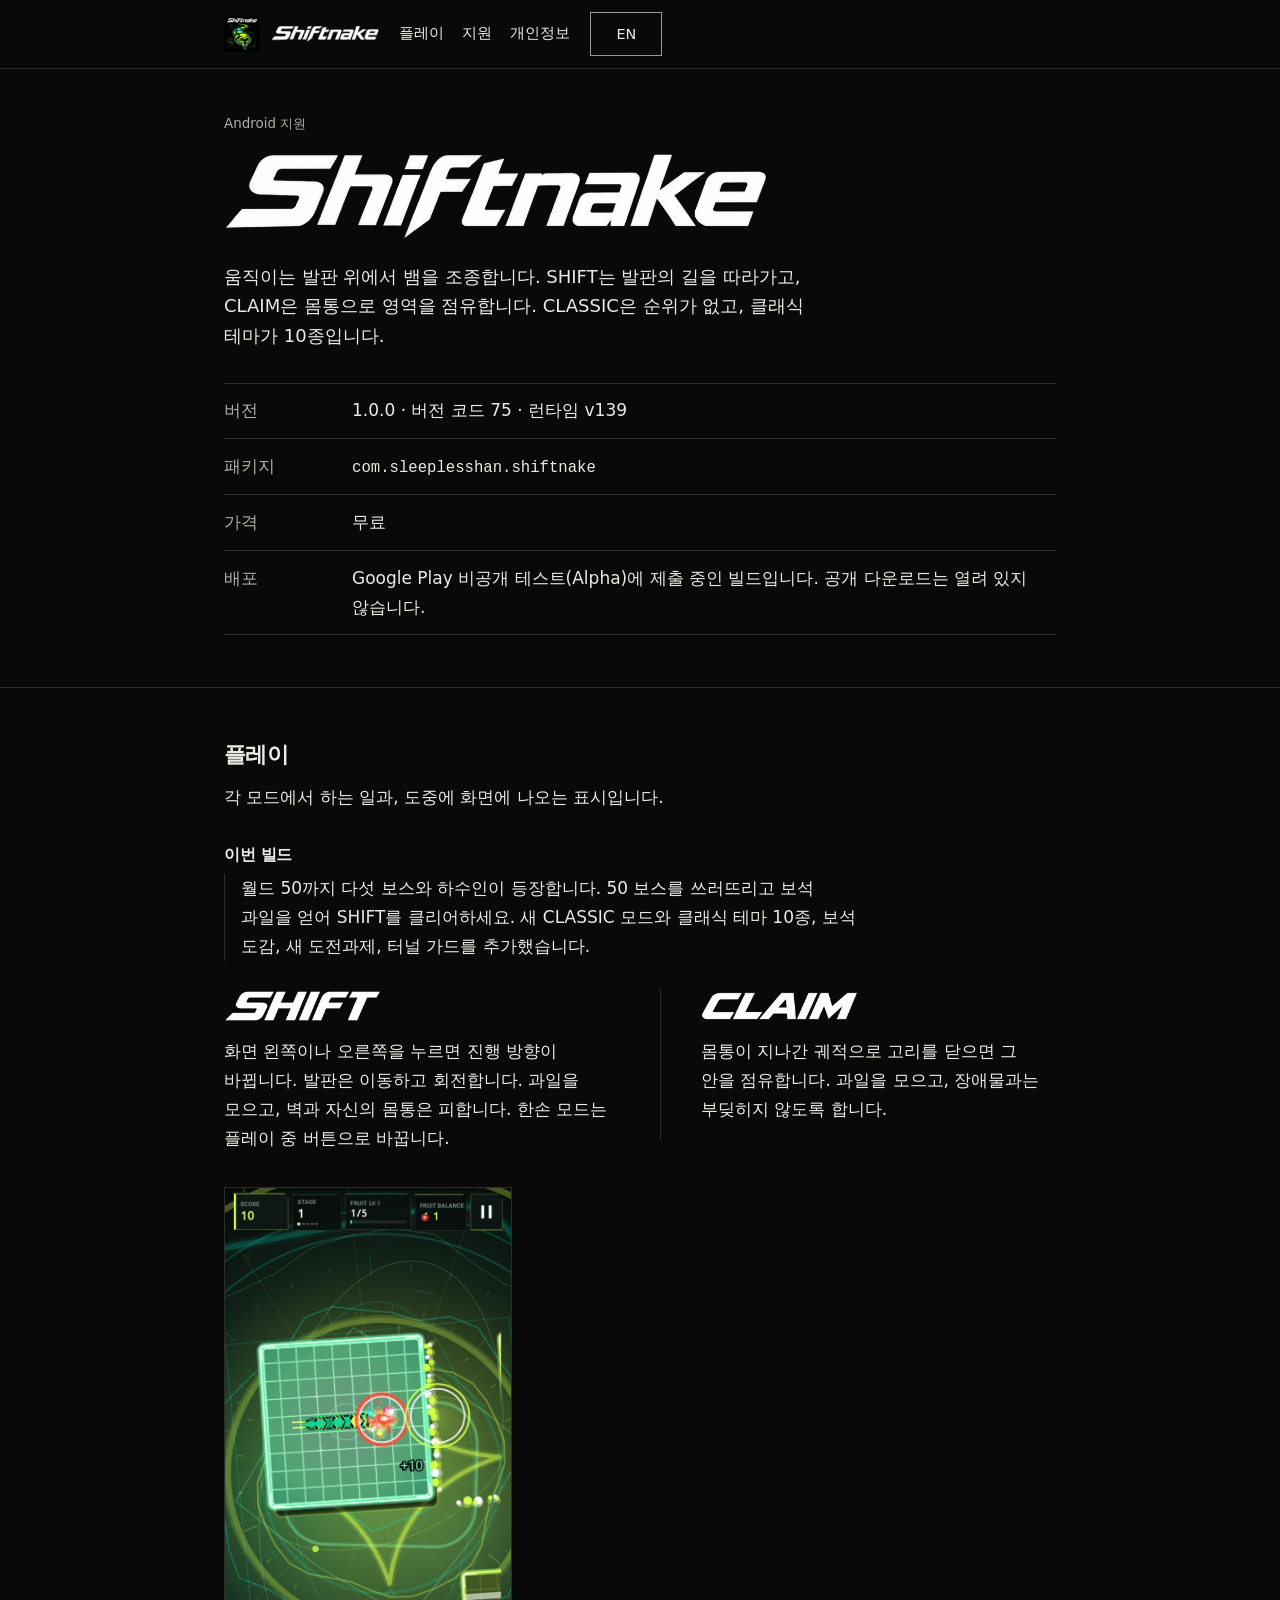
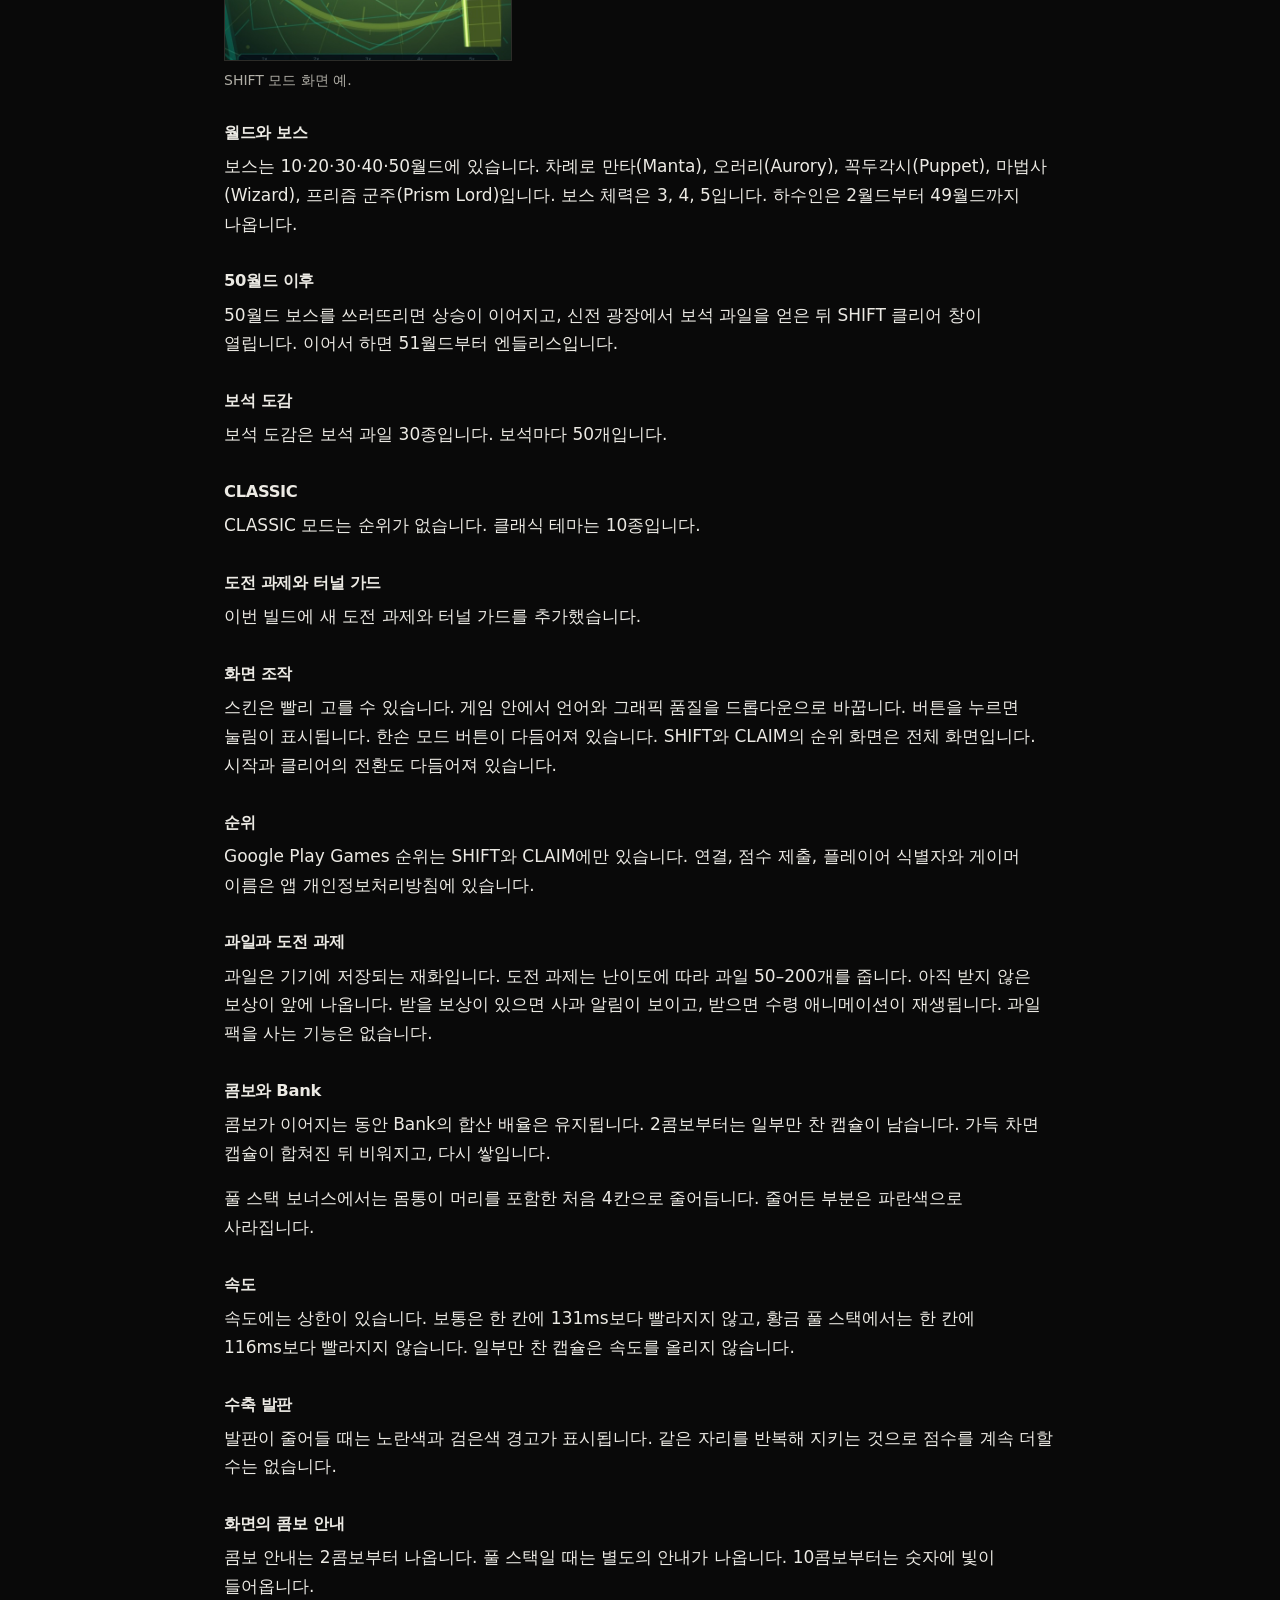
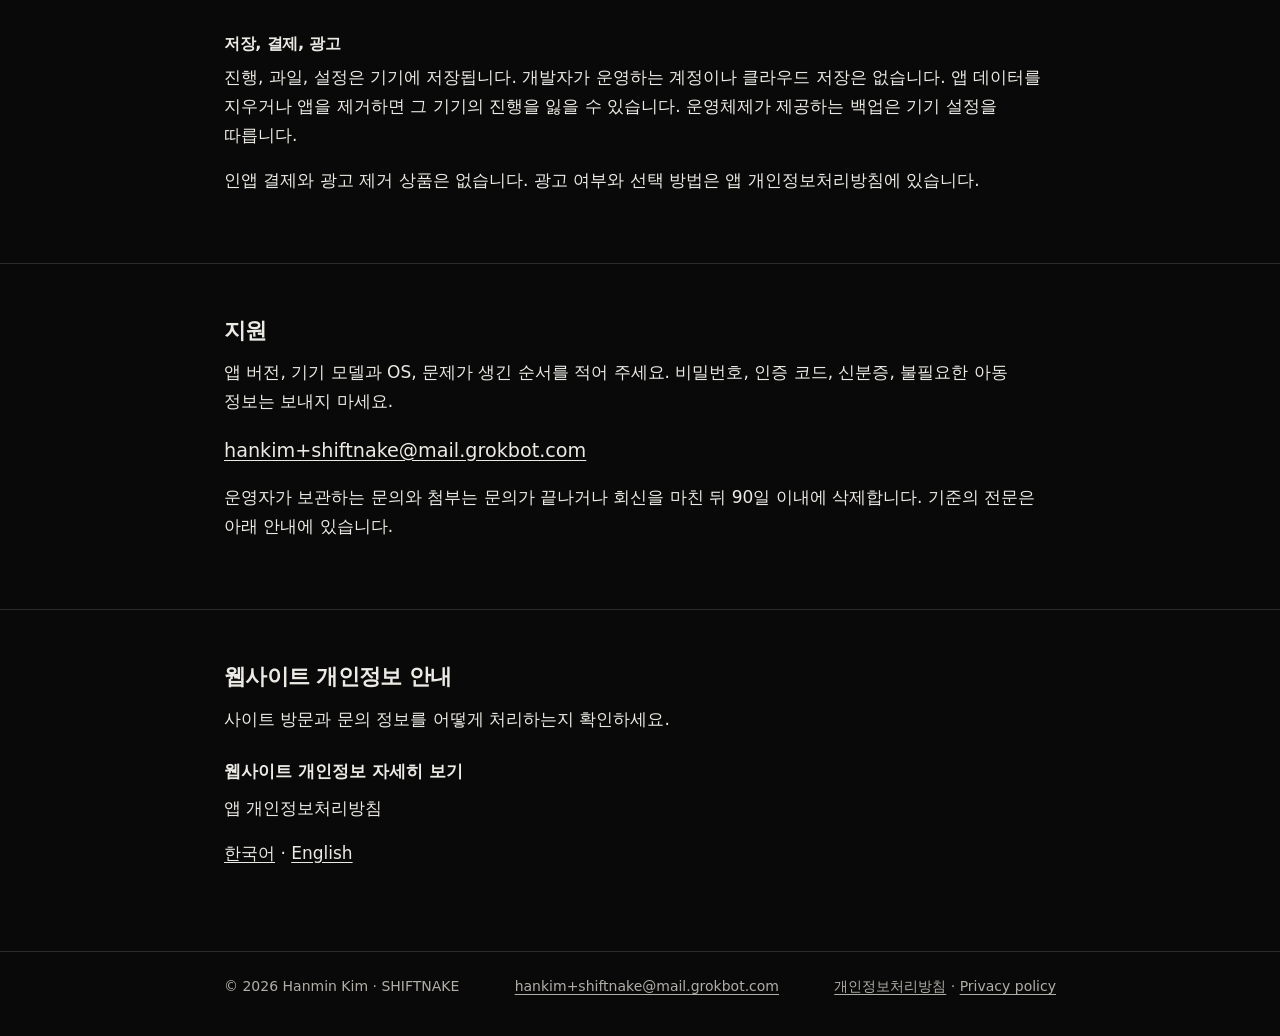
==== commit 5bc78339: "Merge 9db4785542a18eb42360a5c2973edf1bf7f1b222 into f37b43f1a1626eea9edd5ca400f8a5d20104e100" ====
--- a/index.html
+++ b/index.html
@@ -6,7 +6,7 @@
   <meta name="referrer" content="no-referrer">
   <meta name="theme-color" content="#090909">
   <meta name="color-scheme" content="dark">
-  <meta name="description" content="SHIFTNAKE Android 1.0.0(버전 코드 75) 지원. 비공개 테스트 Alpha. 플레이 방법, 문의, 개인정보.">
+  <meta name="description" content="SHIFTNAKE Android 1.0.0(버전 코드 75, 런타임 v139) 지원. Google Play 비공개 테스트(Alpha). 플레이 방법, 문의, 개인정보.">
   <meta http-equiv="Content-Security-Policy" content="default-src 'none'; img-src 'self'; style-src 'self'; script-src 'self'; base-uri 'none'; form-action 'none'; connect-src 'none'; font-src 'none'; object-src 'none'">
   <title>SHIFTNAKE Android | 지원</title>
   <link rel="canonical" href="https://sleeplesshan.github.io/">
@@ -14,7 +14,7 @@
   <link rel="icon" href="assets/app-icon-192.png" type="image/png" sizes="192x192">
   <link rel="apple-touch-icon" href="assets/app-icon-180.png">
   <meta property="og:title" content="SHIFTNAKE Android 지원">
-  <meta property="og:description" content="버전 1.0.0, 버전 코드 75. 비공개 테스트 Alpha. 플레이 방법과 문의.">
+  <meta property="og:description" content="버전 1.0.0, 버전 코드 75, 런타임 v139. Google Play 비공개 테스트(Alpha). 플레이 방법과 문의.">
   <meta property="og:type" content="website">
   <meta property="og:url" content="https://sleeplesshan.github.io/">
   <meta property="og:image" content="https://sleeplesshan.github.io/assets/app-icon-512.png">
@@ -45,9 +45,9 @@
   <span class="route-alias" id="home-en" aria-hidden="true"></span>
   <section class="wrap mast">
     <p class="kicker"><span class="ko">Android 지원</span><span class="en">Android support</span></p>
-    <h1 class="logo-plate"><img src="assets/title-wordmark-v1.png" width="1024" height="160" alt="SHIFTNAKE" decoding="async" fetchpriority="high"></h1>
-    <p class="lead ko">움직이는 발판 위에서 뱀을 조종합니다. SHIFT는 발판의 길을 따라가고, CLAIM은 몸통으로 영역을 점유합니다.</p>
-    <p class="lead en">Steer a snake on a moving platform. SHIFT follows the path the platform takes. CLAIM closes a loop with the body and takes the area inside.</p>
+    <h1 class="logo-plate"><img src="assets/title-wordmark-v1.png" width="1024" height="160" alt="SHIFTNAKE" fetchpriority="high"></h1>
+    <p class="lead ko">움직이는 발판 위에서 뱀을 조종합니다. SHIFT는 발판의 길을 따라가고, CLAIM은 몸통으로 영역을 점유합니다. CLASSIC은 순위가 없고, 클래식 테마가 10종입니다.</p>
+    <p class="lead en">Steer a snake on a moving platform. SHIFT follows the path the platform takes. CLAIM closes a loop with the body and takes the area inside. CLASSIC has no ranking, and there are 10 classic themes.</p>
     <dl class="spec">
       <div>
         <dt><span class="ko">버전</span><span class="en">Version</span></dt>
@@ -64,8 +64,8 @@
       <div>
         <dt><span class="ko">배포</span><span class="en">Distribution</span></dt>
         <dd>
-          <span class="ko">Google Play 비공개 테스트(Alpha)에 제출된 빌드입니다. 공개 다운로드는 열려 있지 않습니다.</span>
-          <span class="en">This is the build submitted to Google Play closed testing (Alpha). A public download is not open.</span>
+          <span class="ko">Google Play 비공개 테스트(Alpha)에 제출 중인 빌드입니다. 공개 다운로드는 열려 있지 않습니다.</span>
+          <span class="en">This is the build being submitted to Google Play closed testing (Alpha). A public download is not open.</span>
         </dd>
       </div>
     </dl>
@@ -76,10 +76,11 @@
       <h2><span class="ko">플레이</span><span class="en">Play</span></h2>
       <p class="ko">각 모드에서 하는 일과, 도중에 화면에 나오는 표시입니다.</p>
       <p class="en">The goal of each mode, and what the game shows while you play.</p>
-      <div class="notes">
+      <h3 id="release"><span class="ko">이번 빌드</span><span class="en">This build</span></h3>
+      <blockquote class="notes">
         <p class="ko">월드 50까지 다섯 보스와 하수인이 등장합니다. 50 보스를 쓰러뜨리고 보석 과일을 얻어 SHIFT를 클리어하세요. 새 CLASSIC 모드와 클래식 테마 10종, 보석 도감, 새 도전과제, 터널 가드를 추가했습니다.</p>
         <p class="en">Five bosses and their minions now guard worlds 10–50. Defeat the world-50 boss, claim a gem fruit and clear SHIFT. New CLASSIC mode, 10 classic themes, a gem archive, new achievements and the Tunnel Guard.</p>
-      </div>
+      </blockquote>
       <div class="modes">
         <article>
           <h3><img src="assets/mode-shift-wordmark-v1.png" width="512" height="112" alt="SHIFT" loading="lazy" decoding="async"></h3>
@@ -102,20 +103,24 @@
       <p class="en">Bosses are at worlds 10, 20, 30, 40, and 50: Manta, Aurory, Puppet, Wizard, and Prism Lord. Boss health is 3, 4, or 5. Minions appear in worlds 2 through 49.</p>
 
       <h3 id="clear"><span class="ko">50월드 이후</span><span class="en">After world 50</span></h3>
-      <p class="ko">50월드 보스를 쓰러뜨리면 상승이 이어지고, 신전 광장에서 보석 과일을 얻은 뒤 SHIFT 클리어 창이 열립니다. 이어서 하면 51월드부터 계속됩니다.</p>
-      <p class="en">Defeating the world-50 boss leads through an ascent to the temple plaza, where you take a gem fruit and the SHIFT clear window opens. Continuing from there goes on from world 51.</p>
+      <p class="ko">50월드 보스를 쓰러뜨리면 상승이 이어지고, 신전 광장에서 보석 과일을 얻은 뒤 SHIFT 클리어 창이 열립니다. 이어서 하면 51월드부터 엔들리스입니다.</p>
+      <p class="en">Defeating the world-50 boss leads through an ascent to the temple plaza, where you take a gem fruit and the SHIFT clear window opens. Continuing goes to endless from world 51.</p>
 
       <h3 id="gems"><span class="ko">보석 도감</span><span class="en">Gem archive</span></h3>
       <p class="ko">보석 도감은 보석 과일 30종입니다. 보석마다 50개입니다.</p>
       <p class="en">The gem archive has 30 gem fruits, 50 per gem.</p>
 
       <h3 id="classic"><span class="ko">CLASSIC</span><span class="en">CLASSIC</span></h3>
-      <p class="ko">CLASSIC 모드는 순위가 없습니다. 클래식 테마는 10종입니다. 새 도전 과제와 터널 가드가 있습니다.</p>
-      <p class="en">CLASSIC has no ranking. There are 10 classic themes, new achievements, and the Tunnel Guard.</p>
+      <p class="ko">CLASSIC 모드는 순위가 없습니다. 클래식 테마는 10종입니다.</p>
+      <p class="en">CLASSIC has no ranking. There are 10 classic themes.</p>
+
+      <h3 id="added"><span class="ko">도전 과제와 터널 가드</span><span class="en">Achievements and the Tunnel Guard</span></h3>
+      <p class="ko">이번 빌드에 새 도전 과제와 터널 가드를 추가했습니다.</p>
+      <p class="en">This build adds new achievements and the Tunnel Guard.</p>
 
       <h3 id="controls"><span class="ko">화면 조작</span><span class="en">On-screen controls</span></h3>
-      <p class="ko">스킨은 빨리 고를 수 있습니다. 게임 안에서 언어와 그래픽 품질을 드롭다운으로 바꿉니다. 버튼을 누르면 눌림이 표시됩니다. 한손 모드 버튼이 다듬어져 있습니다. 순위 화면은 전체 화면입니다. 시작과 클리어의 전환도 다듬어져 있습니다.</p>
-      <p class="en">Skins can be chosen quickly. Language and graphics quality are in-game dropdowns. Buttons show when they are pressed. The one-hand mode button is refined, and the ranking page is full screen. The start and clear moments are smoother.</p>
+      <p class="ko">스킨은 빨리 고를 수 있습니다. 게임 안에서 언어와 그래픽 품질을 드롭다운으로 바꿉니다. 버튼을 누르면 눌림이 표시됩니다. 한손 모드 버튼이 다듬어져 있습니다. SHIFT와 CLAIM의 순위 화면은 전체 화면입니다. 시작과 클리어의 전환도 다듬어져 있습니다.</p>
+      <p class="en">Skins can be chosen quickly. Language and graphics quality are in-game dropdowns. Buttons show when they are pressed. The one-hand mode button is refined. The SHIFT and CLAIM ranking page is full screen. The start and clear moments are smoother.</p>
 
       <h3 id="ranking"><span class="ko">순위</span><span class="en">Ranking</span></h3>
       <p class="ko">Google Play Games 순위는 SHIFT와 CLAIM에만 있습니다. 연결, 점수 제출, 플레이어 식별자와 게이머 이름은 앱 개인정보처리방침에 있습니다.</p>
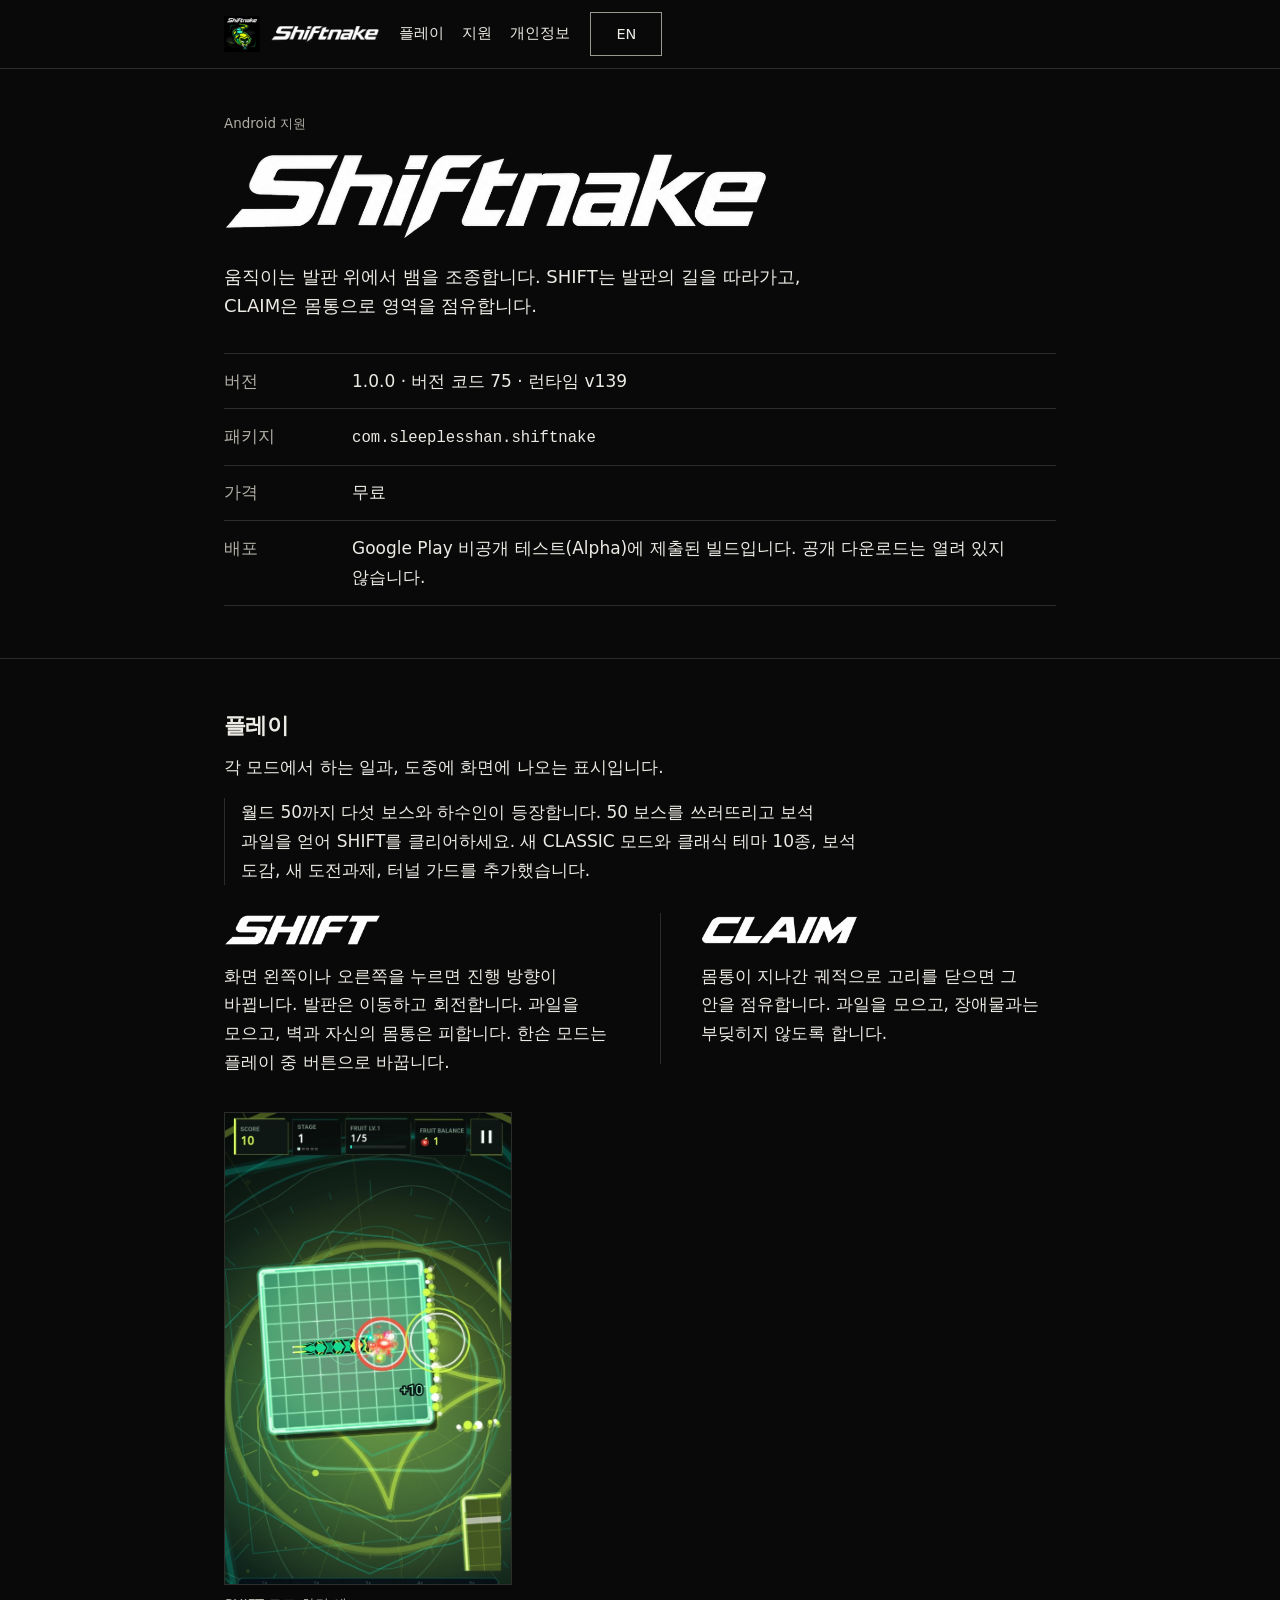
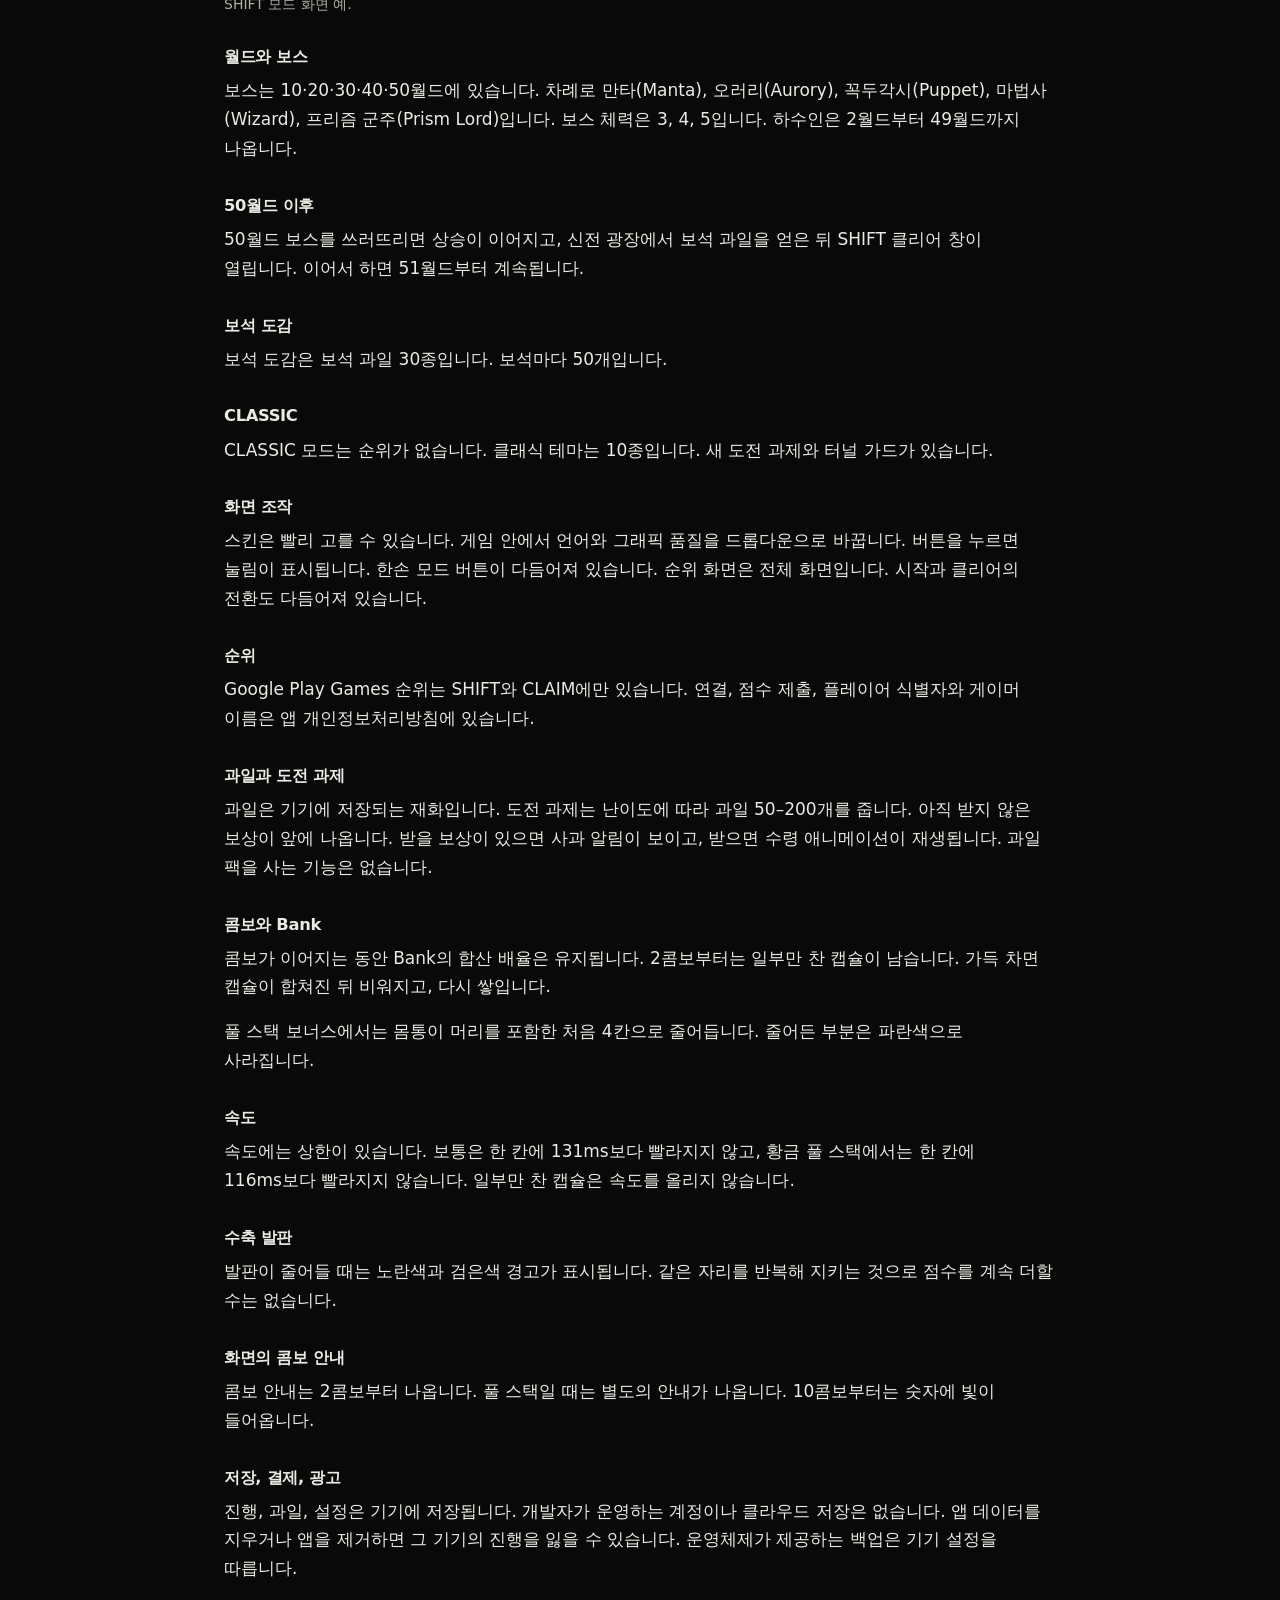
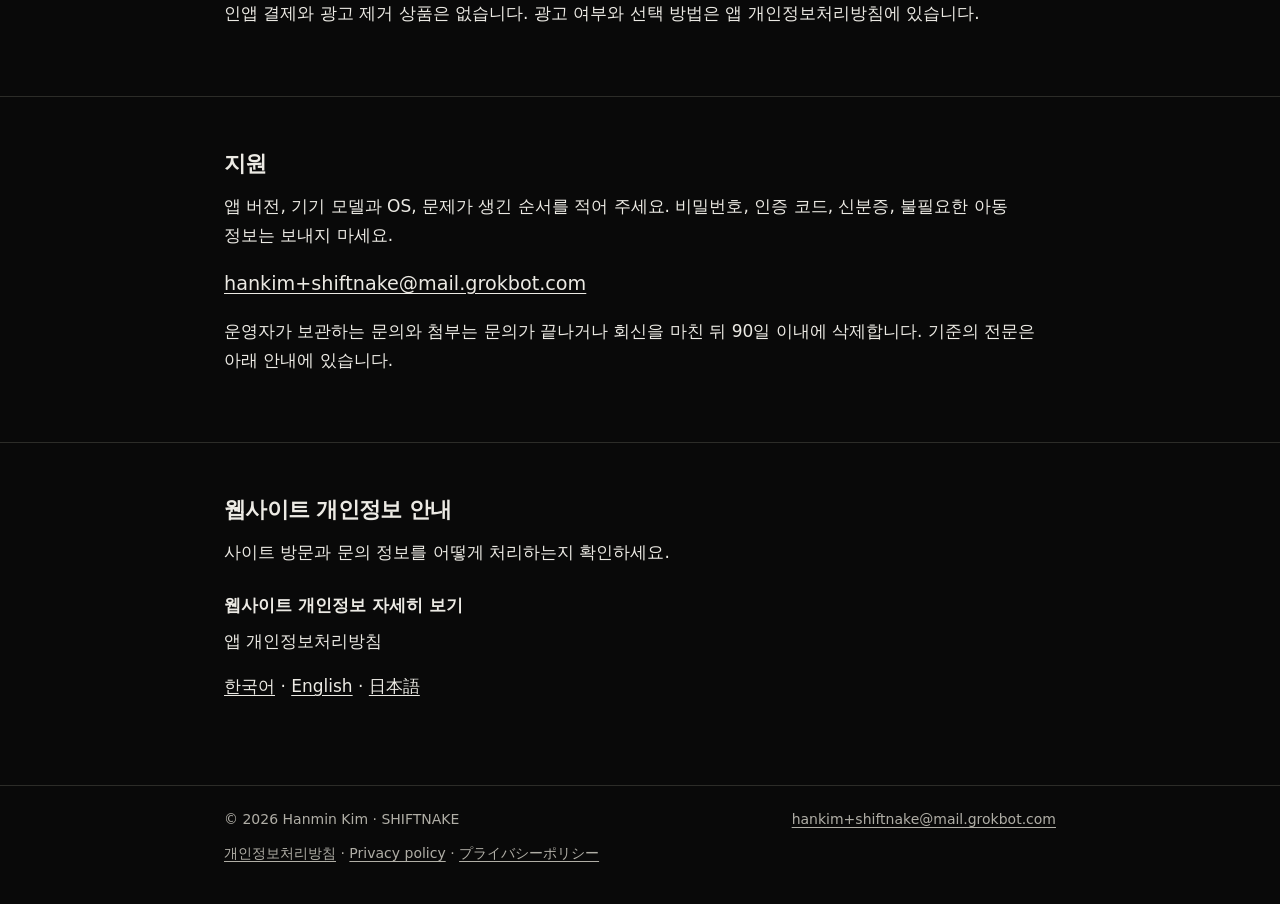
==== commit fe0b10f6: "Update SHIFTNAKE privacy policy for code94 real AdMob ads; add Japanese version" ====
--- a/index.html
+++ b/index.html
@@ -6,7 +6,7 @@
   <meta name="referrer" content="no-referrer">
   <meta name="theme-color" content="#090909">
   <meta name="color-scheme" content="dark">
-  <meta name="description" content="SHIFTNAKE Android 1.0.0(버전 코드 75, 런타임 v139) 지원. Google Play 비공개 테스트(Alpha). 플레이 방법, 문의, 개인정보.">
+  <meta name="description" content="SHIFTNAKE Android 1.0.0(버전 코드 75) 지원. 비공개 테스트 Alpha. 플레이 방법, 문의, 개인정보.">
   <meta http-equiv="Content-Security-Policy" content="default-src 'none'; img-src 'self'; style-src 'self'; script-src 'self'; base-uri 'none'; form-action 'none'; connect-src 'none'; font-src 'none'; object-src 'none'">
   <title>SHIFTNAKE Android | 지원</title>
   <link rel="canonical" href="https://sleeplesshan.github.io/">
@@ -14,7 +14,7 @@
   <link rel="icon" href="assets/app-icon-192.png" type="image/png" sizes="192x192">
   <link rel="apple-touch-icon" href="assets/app-icon-180.png">
   <meta property="og:title" content="SHIFTNAKE Android 지원">
-  <meta property="og:description" content="버전 1.0.0, 버전 코드 75, 런타임 v139. Google Play 비공개 테스트(Alpha). 플레이 방법과 문의.">
+  <meta property="og:description" content="버전 1.0.0, 버전 코드 75. 비공개 테스트 Alpha. 플레이 방법과 문의.">
   <meta property="og:type" content="website">
   <meta property="og:url" content="https://sleeplesshan.github.io/">
   <meta property="og:image" content="https://sleeplesshan.github.io/assets/app-icon-512.png">
@@ -45,9 +45,9 @@
   <span class="route-alias" id="home-en" aria-hidden="true"></span>
   <section class="wrap mast">
     <p class="kicker"><span class="ko">Android 지원</span><span class="en">Android support</span></p>
-    <h1 class="logo-plate"><img src="assets/title-wordmark-v1.png" width="1024" height="160" alt="SHIFTNAKE" fetchpriority="high"></h1>
-    <p class="lead ko">움직이는 발판 위에서 뱀을 조종합니다. SHIFT는 발판의 길을 따라가고, CLAIM은 몸통으로 영역을 점유합니다. CLASSIC은 순위가 없고, 클래식 테마가 10종입니다.</p>
-    <p class="lead en">Steer a snake on a moving platform. SHIFT follows the path the platform takes. CLAIM closes a loop with the body and takes the area inside. CLASSIC has no ranking, and there are 10 classic themes.</p>
+    <h1 class="logo-plate"><img src="assets/title-wordmark-v1.png" width="1024" height="160" alt="SHIFTNAKE" decoding="async" fetchpriority="high"></h1>
+    <p class="lead ko">움직이는 발판 위에서 뱀을 조종합니다. SHIFT는 발판의 길을 따라가고, CLAIM은 몸통으로 영역을 점유합니다.</p>
+    <p class="lead en">Steer a snake on a moving platform. SHIFT follows the path the platform takes. CLAIM closes a loop with the body and takes the area inside.</p>
     <dl class="spec">
       <div>
         <dt><span class="ko">버전</span><span class="en">Version</span></dt>
@@ -64,8 +64,8 @@
       <div>
         <dt><span class="ko">배포</span><span class="en">Distribution</span></dt>
         <dd>
-          <span class="ko">Google Play 비공개 테스트(Alpha)에 제출 중인 빌드입니다. 공개 다운로드는 열려 있지 않습니다.</span>
-          <span class="en">This is the build being submitted to Google Play closed testing (Alpha). A public download is not open.</span>
+          <span class="ko">Google Play 비공개 테스트(Alpha)에 제출된 빌드입니다. 공개 다운로드는 열려 있지 않습니다.</span>
+          <span class="en">This is the build submitted to Google Play closed testing (Alpha). A public download is not open.</span>
         </dd>
       </div>
     </dl>
@@ -76,11 +76,10 @@
       <h2><span class="ko">플레이</span><span class="en">Play</span></h2>
       <p class="ko">각 모드에서 하는 일과, 도중에 화면에 나오는 표시입니다.</p>
       <p class="en">The goal of each mode, and what the game shows while you play.</p>
-      <h3 id="release"><span class="ko">이번 빌드</span><span class="en">This build</span></h3>
-      <blockquote class="notes">
+      <div class="notes">
         <p class="ko">월드 50까지 다섯 보스와 하수인이 등장합니다. 50 보스를 쓰러뜨리고 보석 과일을 얻어 SHIFT를 클리어하세요. 새 CLASSIC 모드와 클래식 테마 10종, 보석 도감, 새 도전과제, 터널 가드를 추가했습니다.</p>
         <p class="en">Five bosses and their minions now guard worlds 10–50. Defeat the world-50 boss, claim a gem fruit and clear SHIFT. New CLASSIC mode, 10 classic themes, a gem archive, new achievements and the Tunnel Guard.</p>
-      </blockquote>
+      </div>
       <div class="modes">
         <article>
           <h3><img src="assets/mode-shift-wordmark-v1.png" width="512" height="112" alt="SHIFT" loading="lazy" decoding="async"></h3>
@@ -103,24 +102,20 @@
       <p class="en">Bosses are at worlds 10, 20, 30, 40, and 50: Manta, Aurory, Puppet, Wizard, and Prism Lord. Boss health is 3, 4, or 5. Minions appear in worlds 2 through 49.</p>
 
       <h3 id="clear"><span class="ko">50월드 이후</span><span class="en">After world 50</span></h3>
-      <p class="ko">50월드 보스를 쓰러뜨리면 상승이 이어지고, 신전 광장에서 보석 과일을 얻은 뒤 SHIFT 클리어 창이 열립니다. 이어서 하면 51월드부터 엔들리스입니다.</p>
-      <p class="en">Defeating the world-50 boss leads through an ascent to the temple plaza, where you take a gem fruit and the SHIFT clear window opens. Continuing goes to endless from world 51.</p>
+      <p class="ko">50월드 보스를 쓰러뜨리면 상승이 이어지고, 신전 광장에서 보석 과일을 얻은 뒤 SHIFT 클리어 창이 열립니다. 이어서 하면 51월드부터 계속됩니다.</p>
+      <p class="en">Defeating the world-50 boss leads through an ascent to the temple plaza, where you take a gem fruit and the SHIFT clear window opens. Continuing from there goes on from world 51.</p>
 
       <h3 id="gems"><span class="ko">보석 도감</span><span class="en">Gem archive</span></h3>
       <p class="ko">보석 도감은 보석 과일 30종입니다. 보석마다 50개입니다.</p>
       <p class="en">The gem archive has 30 gem fruits, 50 per gem.</p>
 
       <h3 id="classic"><span class="ko">CLASSIC</span><span class="en">CLASSIC</span></h3>
-      <p class="ko">CLASSIC 모드는 순위가 없습니다. 클래식 테마는 10종입니다.</p>
-      <p class="en">CLASSIC has no ranking. There are 10 classic themes.</p>
-
-      <h3 id="added"><span class="ko">도전 과제와 터널 가드</span><span class="en">Achievements and the Tunnel Guard</span></h3>
-      <p class="ko">이번 빌드에 새 도전 과제와 터널 가드를 추가했습니다.</p>
-      <p class="en">This build adds new achievements and the Tunnel Guard.</p>
+      <p class="ko">CLASSIC 모드는 순위가 없습니다. 클래식 테마는 10종입니다. 새 도전 과제와 터널 가드가 있습니다.</p>
+      <p class="en">CLASSIC has no ranking. There are 10 classic themes, new achievements, and the Tunnel Guard.</p>
 
       <h3 id="controls"><span class="ko">화면 조작</span><span class="en">On-screen controls</span></h3>
-      <p class="ko">스킨은 빨리 고를 수 있습니다. 게임 안에서 언어와 그래픽 품질을 드롭다운으로 바꿉니다. 버튼을 누르면 눌림이 표시됩니다. 한손 모드 버튼이 다듬어져 있습니다. SHIFT와 CLAIM의 순위 화면은 전체 화면입니다. 시작과 클리어의 전환도 다듬어져 있습니다.</p>
-      <p class="en">Skins can be chosen quickly. Language and graphics quality are in-game dropdowns. Buttons show when they are pressed. The one-hand mode button is refined. The SHIFT and CLAIM ranking page is full screen. The start and clear moments are smoother.</p>
+      <p class="ko">스킨은 빨리 고를 수 있습니다. 게임 안에서 언어와 그래픽 품질을 드롭다운으로 바꿉니다. 버튼을 누르면 눌림이 표시됩니다. 한손 모드 버튼이 다듬어져 있습니다. 순위 화면은 전체 화면입니다. 시작과 클리어의 전환도 다듬어져 있습니다.</p>
+      <p class="en">Skins can be chosen quickly. Language and graphics quality are in-game dropdowns. Buttons show when they are pressed. The one-hand mode button is refined, and the ranking page is full screen. The start and clear moments are smoother.</p>
 
       <h3 id="ranking"><span class="ko">순위</span><span class="en">Ranking</span></h3>
       <p class="ko">Google Play Games 순위는 SHIFT와 CLAIM에만 있습니다. 연결, 점수 제출, 플레이어 식별자와 게이머 이름은 앱 개인정보처리방침에 있습니다.</p>
@@ -198,12 +193,12 @@
           <p class="en">Advertising and on-device saves are described in the app privacy policy. This website notice does not restate them. Corrected 2026-11-16.</p>
           <p class="ko">본인 또는 적법한 법정대리인은 적용 법령에 따른 열람·정정·삭제·처리정지 등 요청을 지원 이메일로 보낼 수 있습니다. 필요한 최소한의 확인만 요청하며 신분증이나 인증정보를 먼저 보내지 마세요. 외부 제공자가 직접 보유한 정보에는 제공자 절차도 적용됩니다. 운영자는 문의 자료 접근을 필요한 범위로 제한하고 불필요한 사본을 최소화하지만 절대적 보안이나 제공자 보유 사본의 즉시 원격 삭제를 보장하지 않습니다. 운영자·처리 항목·목적·보유 기준·서비스 구성이 바뀌면 이 안내와 시행일을 갱신합니다.</p>
           <p class="en">You or a legally authorized guardian may send access, correction, deletion, suspension, or other requests under applicable law to the support email. Only minimum necessary verification will be requested. Do not send unsolicited identification documents or verification credentials. Provider procedures also apply to information held by providers. The operator limits access to inquiry records and minimizes unnecessary copies but cannot guarantee absolute security or immediate remote deletion of every provider-held copy. If the operator, data items, purposes, retention criteria, or services change, this notice and its effective date will be updated.</p>
-          <p><a href="https://sleeplesshan.github.io/android/privacy/ko/"><span class="ko">앱 개인정보처리방침 (한국어)</span><span class="en">App privacy policy (Korean)</span></a> · <a href="https://sleeplesshan.github.io/android/privacy/en/">App privacy policy (English)</a></p>
+          <p><a href="https://sleeplesshan.github.io/android/privacy/ko/"><span class="ko">앱 개인정보처리방침 (한국어)</span><span class="en">App privacy policy (Korean)</span></a> · <a href="https://sleeplesshan.github.io/android/privacy/en/">App privacy policy (English)</a> · <a href="https://sleeplesshan.github.io/android/privacy/ja/" lang="ja">アプリのプライバシーポリシー（日本語）</a></p>
         </details>
       </details>
       <p class="ko">앱 개인정보처리방침</p>
       <p class="en">App privacy policies</p>
-      <p><a href="https://sleeplesshan.github.io/android/privacy/ko/">한국어</a> · <a href="https://sleeplesshan.github.io/android/privacy/en/">English</a></p>
+      <p><a href="https://sleeplesshan.github.io/android/privacy/ko/">한국어</a> · <a href="https://sleeplesshan.github.io/android/privacy/en/">English</a> · <a href="https://sleeplesshan.github.io/android/privacy/ja/" lang="ja">日本語</a></p>
     </div>
   </section>
 </main>
@@ -211,7 +206,7 @@
   <div class="wrap footer">
     <span>© 2026 Hanmin Kim · SHIFTNAKE</span>
     <a href="mailto:hankim+shiftnake@mail.grokbot.com">hankim+shiftnake@mail.grokbot.com</a>
-    <span><a href="https://sleeplesshan.github.io/android/privacy/ko/">개인정보처리방침</a> · <a href="https://sleeplesshan.github.io/android/privacy/en/">Privacy policy</a></span>
+    <span><a href="https://sleeplesshan.github.io/android/privacy/ko/">개인정보처리방침</a> · <a href="https://sleeplesshan.github.io/android/privacy/en/">Privacy policy</a> · <a href="https://sleeplesshan.github.io/android/privacy/ja/" lang="ja">プライバシーポリシー</a></span>
   </div>
 </footer>
 <script src="site.js"></script>
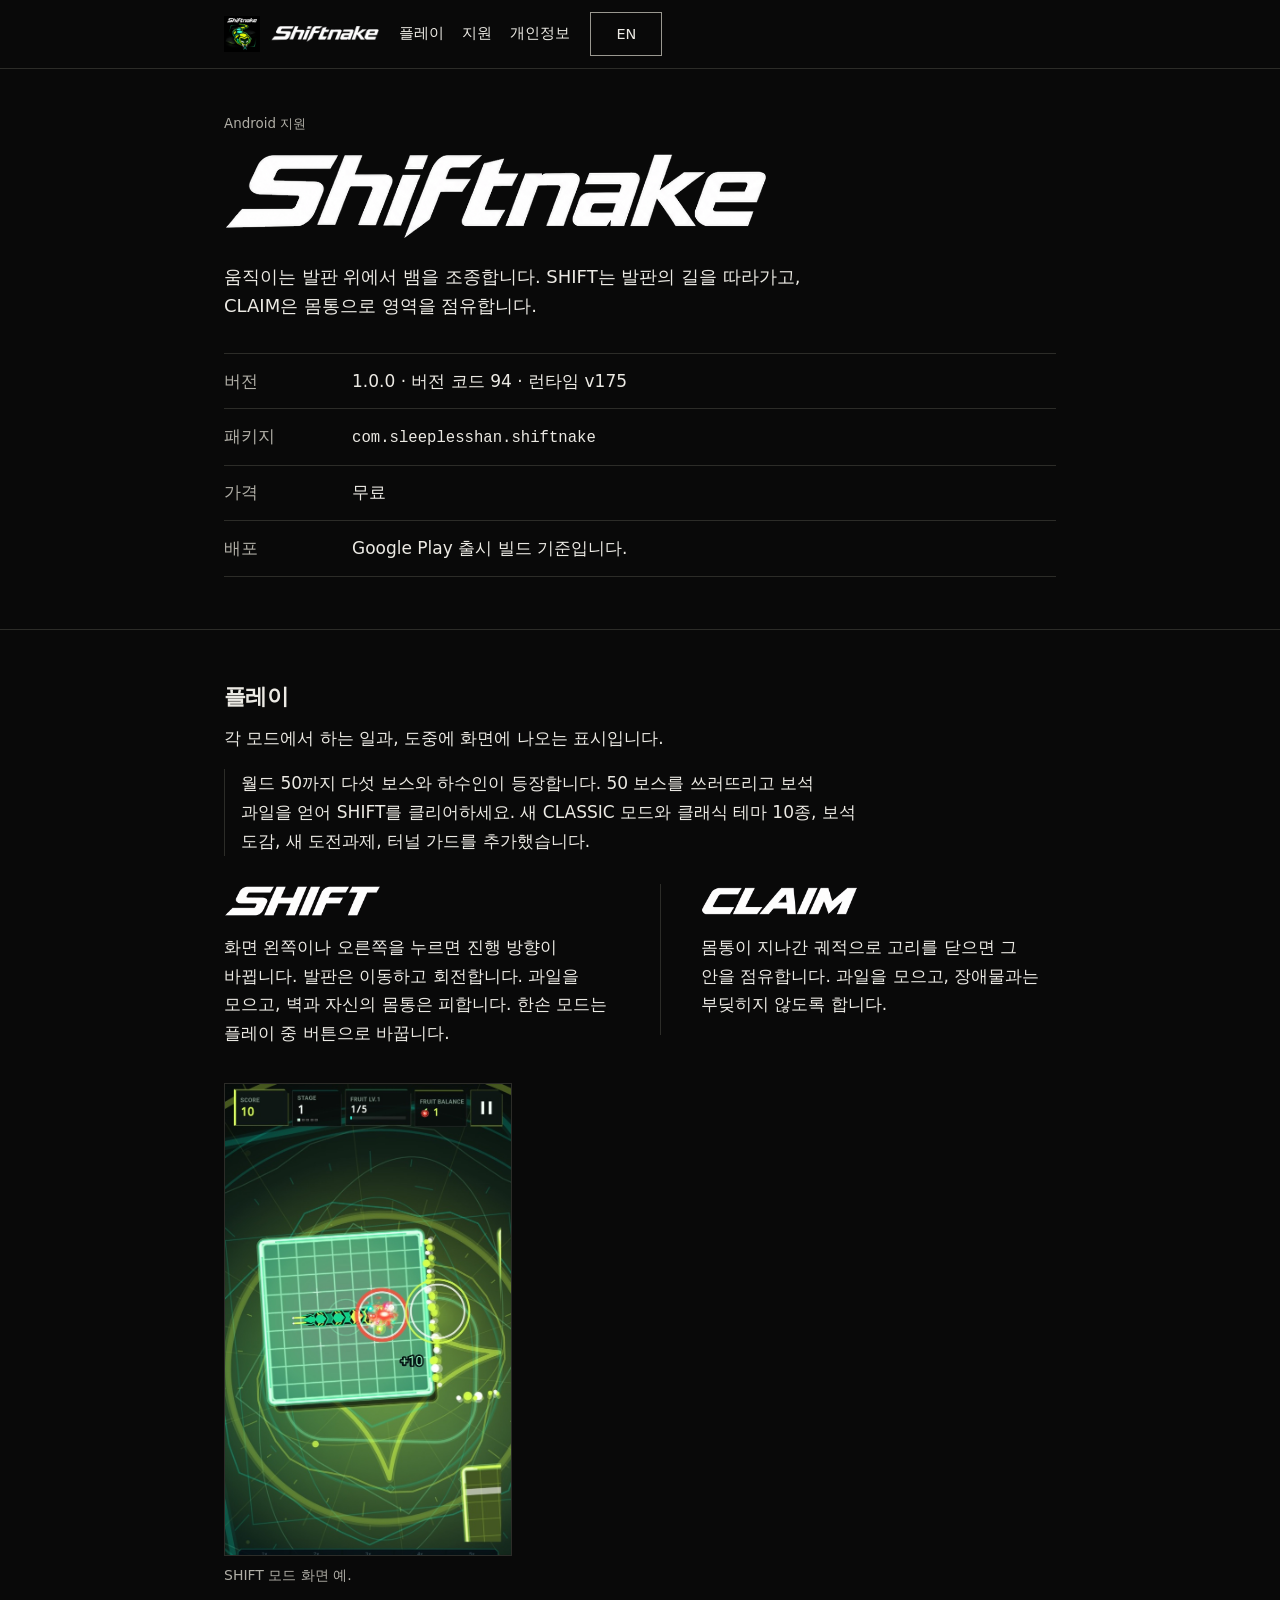
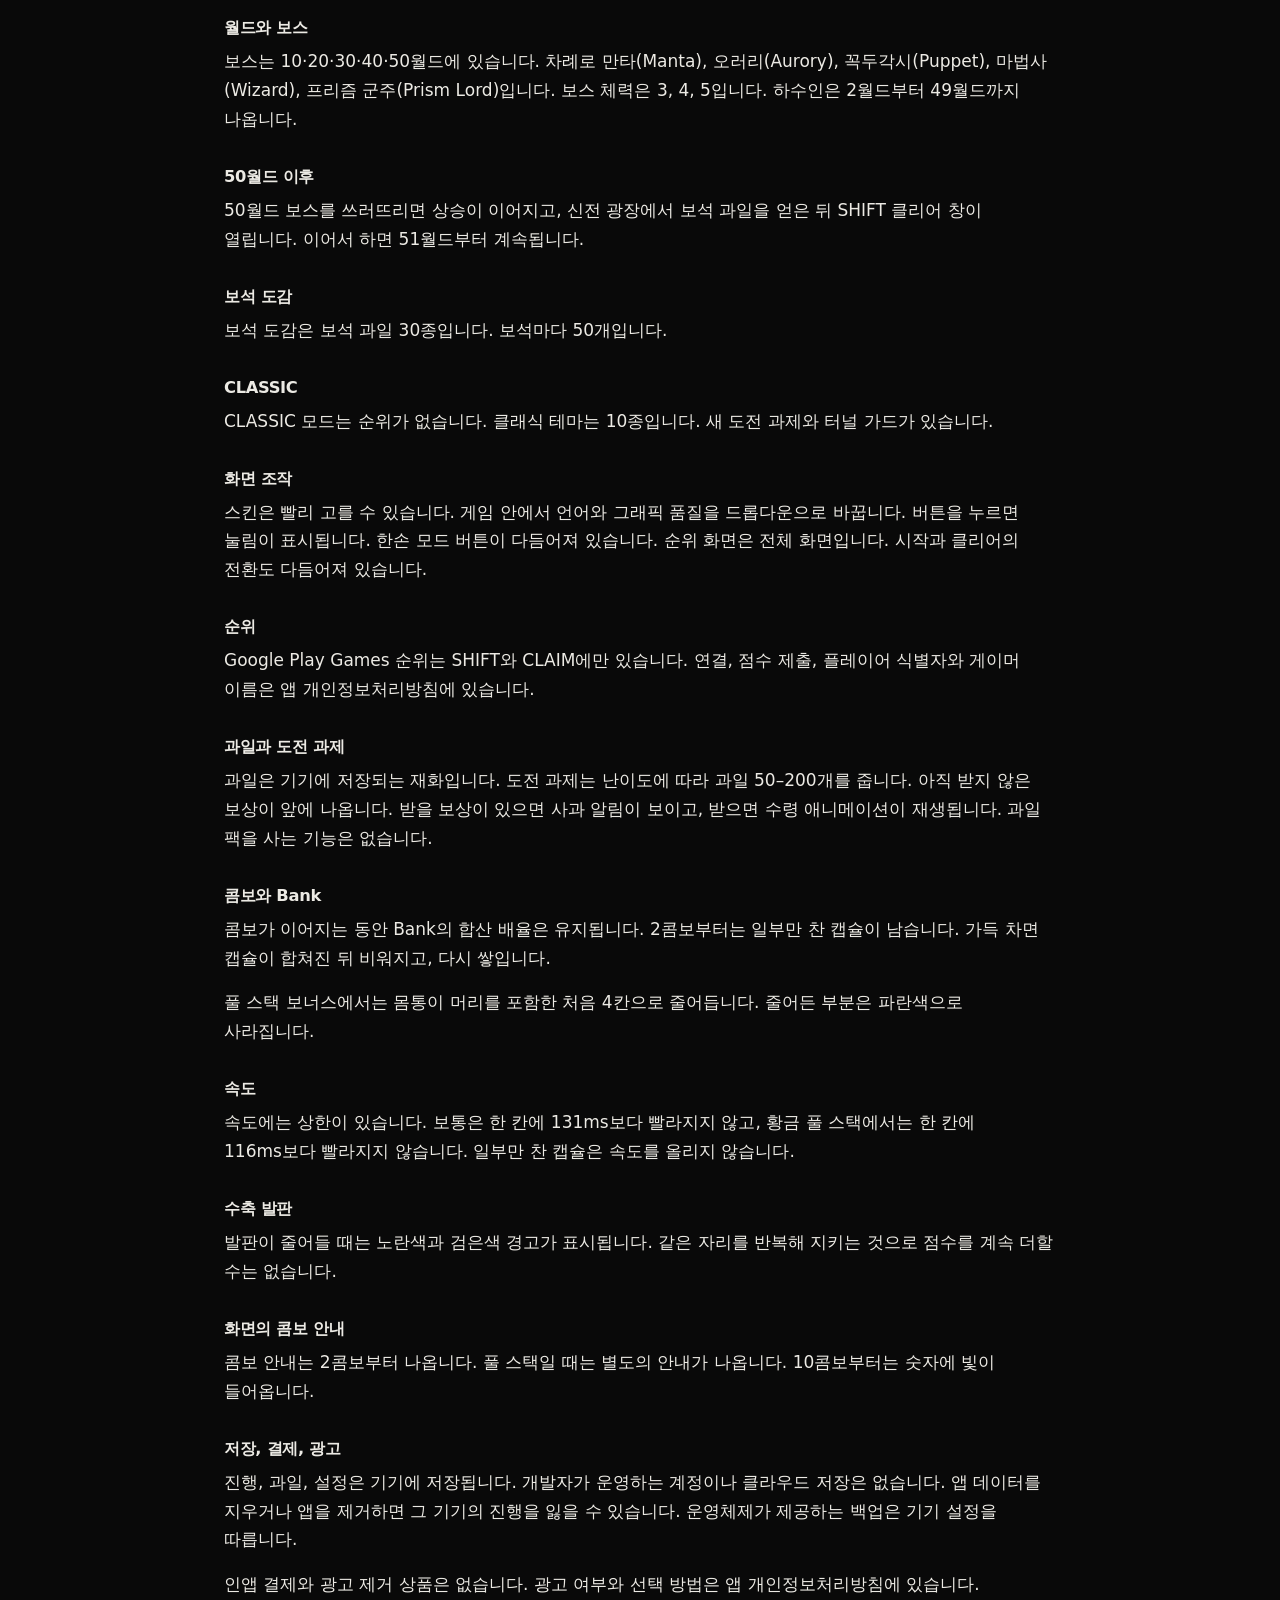
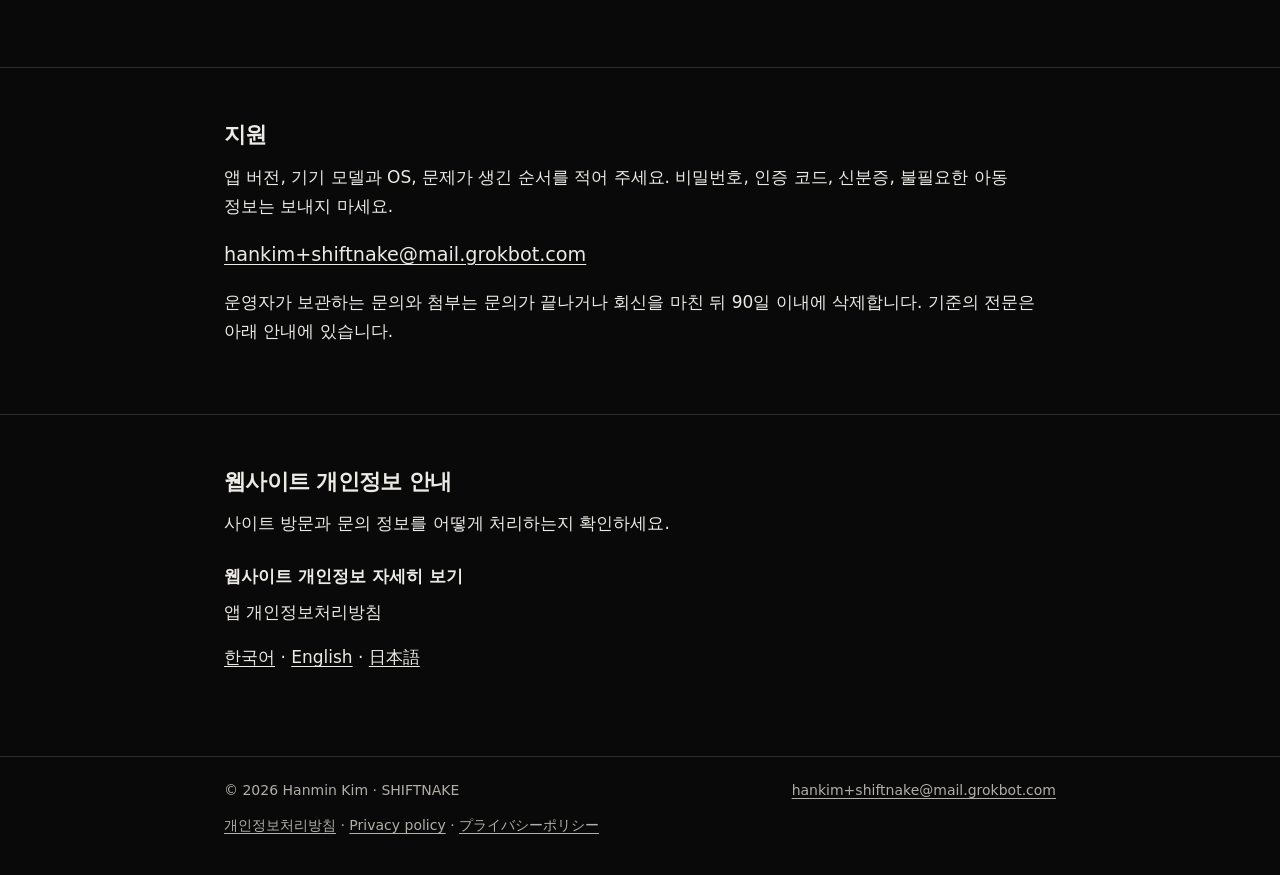
==== commit e4f0ffd8: "Update support home version text to code94 / runtime v175 Google Play release build" ====
--- a/index.html
+++ b/index.html
@@ -6,7 +6,7 @@
   <meta name="referrer" content="no-referrer">
   <meta name="theme-color" content="#090909">
   <meta name="color-scheme" content="dark">
-  <meta name="description" content="SHIFTNAKE Android 1.0.0(버전 코드 75) 지원. 비공개 테스트 Alpha. 플레이 방법, 문의, 개인정보.">
+  <meta name="description" content="SHIFTNAKE Android 1.0.0(버전 코드 94) 지원. Google Play 출시 빌드 기준. 플레이 방법, 문의, 개인정보.">
   <meta http-equiv="Content-Security-Policy" content="default-src 'none'; img-src 'self'; style-src 'self'; script-src 'self'; base-uri 'none'; form-action 'none'; connect-src 'none'; font-src 'none'; object-src 'none'">
   <title>SHIFTNAKE Android | 지원</title>
   <link rel="canonical" href="https://sleeplesshan.github.io/">
@@ -14,7 +14,7 @@
   <link rel="icon" href="assets/app-icon-192.png" type="image/png" sizes="192x192">
   <link rel="apple-touch-icon" href="assets/app-icon-180.png">
   <meta property="og:title" content="SHIFTNAKE Android 지원">
-  <meta property="og:description" content="버전 1.0.0, 버전 코드 75. 비공개 테스트 Alpha. 플레이 방법과 문의.">
+  <meta property="og:description" content="버전 1.0.0, 버전 코드 94. Google Play 출시 빌드 기준. 플레이 방법과 문의.">
   <meta property="og:type" content="website">
   <meta property="og:url" content="https://sleeplesshan.github.io/">
   <meta property="og:image" content="https://sleeplesshan.github.io/assets/app-icon-512.png">
@@ -51,7 +51,7 @@
     <dl class="spec">
       <div>
         <dt><span class="ko">버전</span><span class="en">Version</span></dt>
-        <dd>1.0.0 <span class="ko">· 버전 코드 75 · 런타임 v139</span><span class="en">· version code 75 · runtime v139</span></dd>
+        <dd>1.0.0 <span class="ko">· 버전 코드 94 · 런타임 v175</span><span class="en">· version code 94 · runtime v175</span></dd>
       </div>
       <div>
         <dt><span class="ko">패키지</span><span class="en">Package</span></dt>
@@ -64,8 +64,8 @@
       <div>
         <dt><span class="ko">배포</span><span class="en">Distribution</span></dt>
         <dd>
-          <span class="ko">Google Play 비공개 테스트(Alpha)에 제출된 빌드입니다. 공개 다운로드는 열려 있지 않습니다.</span>
-          <span class="en">This is the build submitted to Google Play closed testing (Alpha). A public download is not open.</span>
+          <span class="ko">Google Play 출시 빌드 기준입니다.</span>
+          <span class="en">Based on the Google Play release build.</span>
         </dd>
       </div>
     </dl>
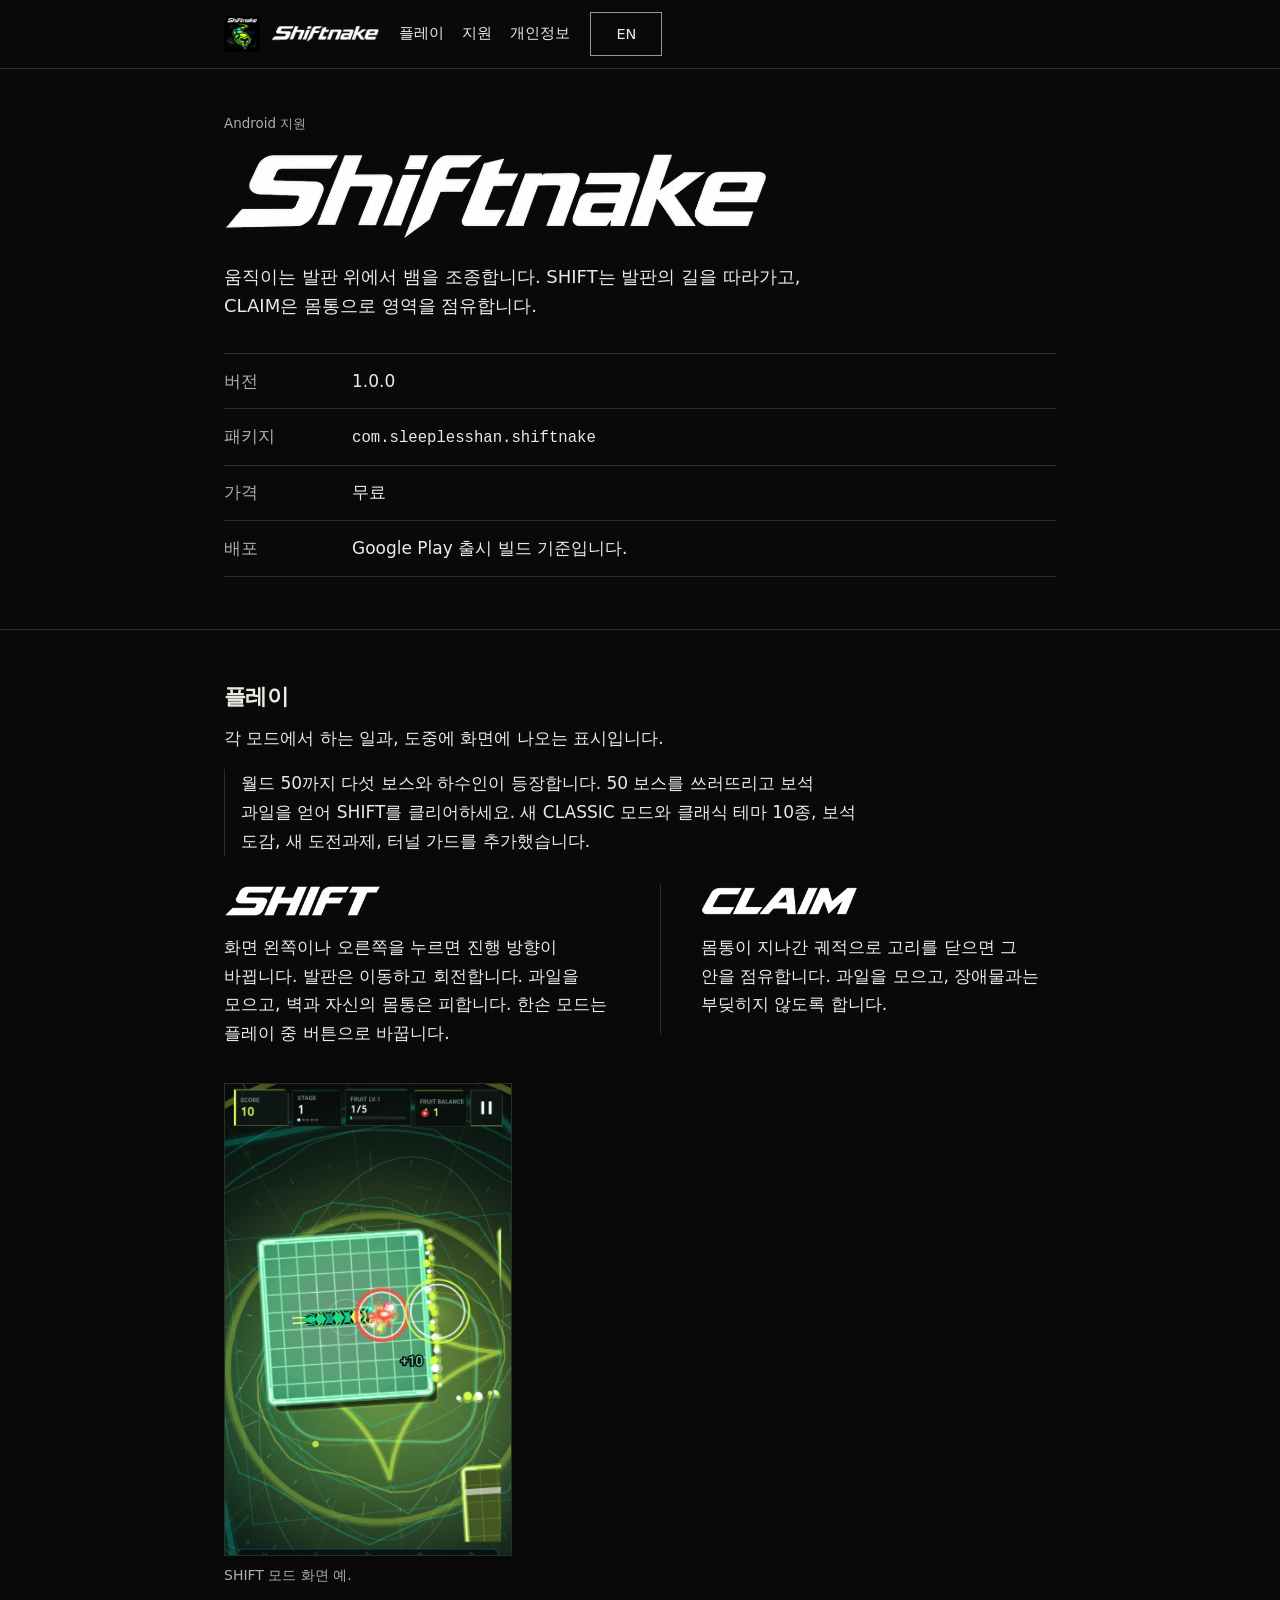
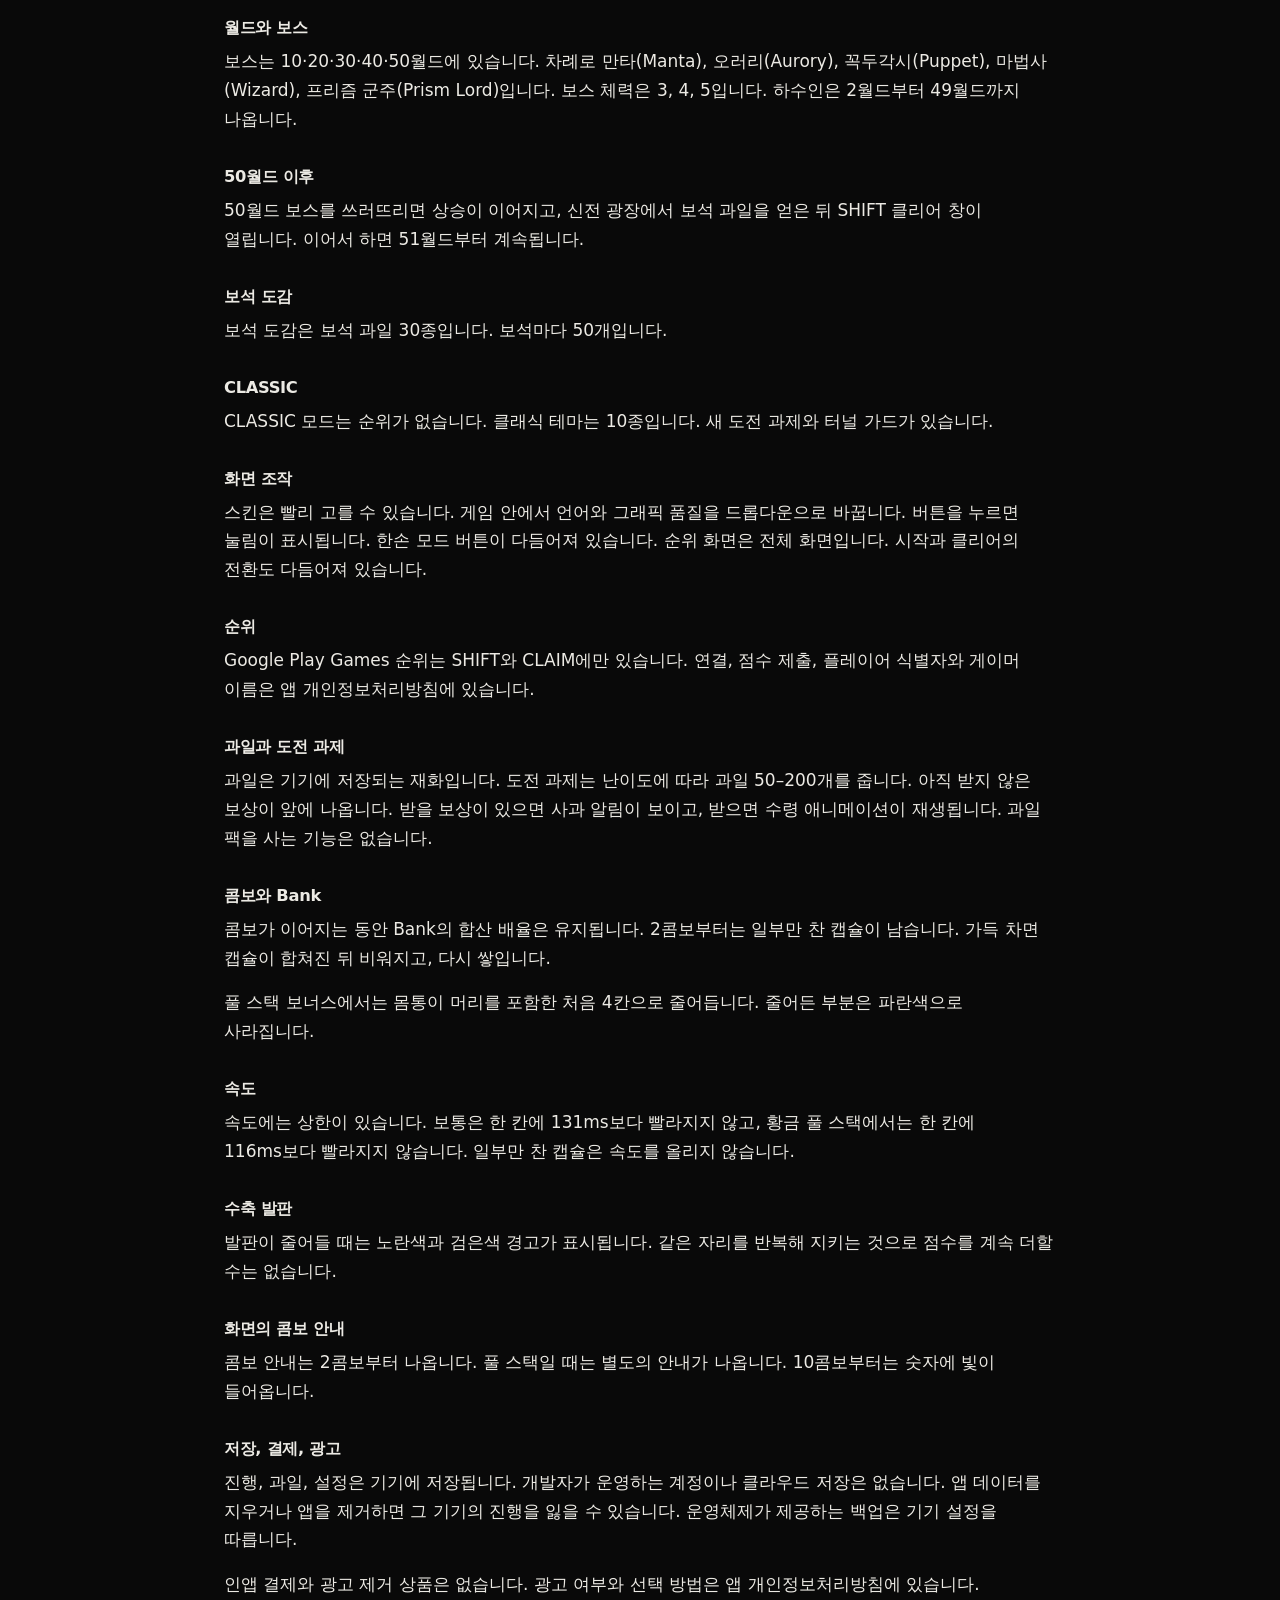
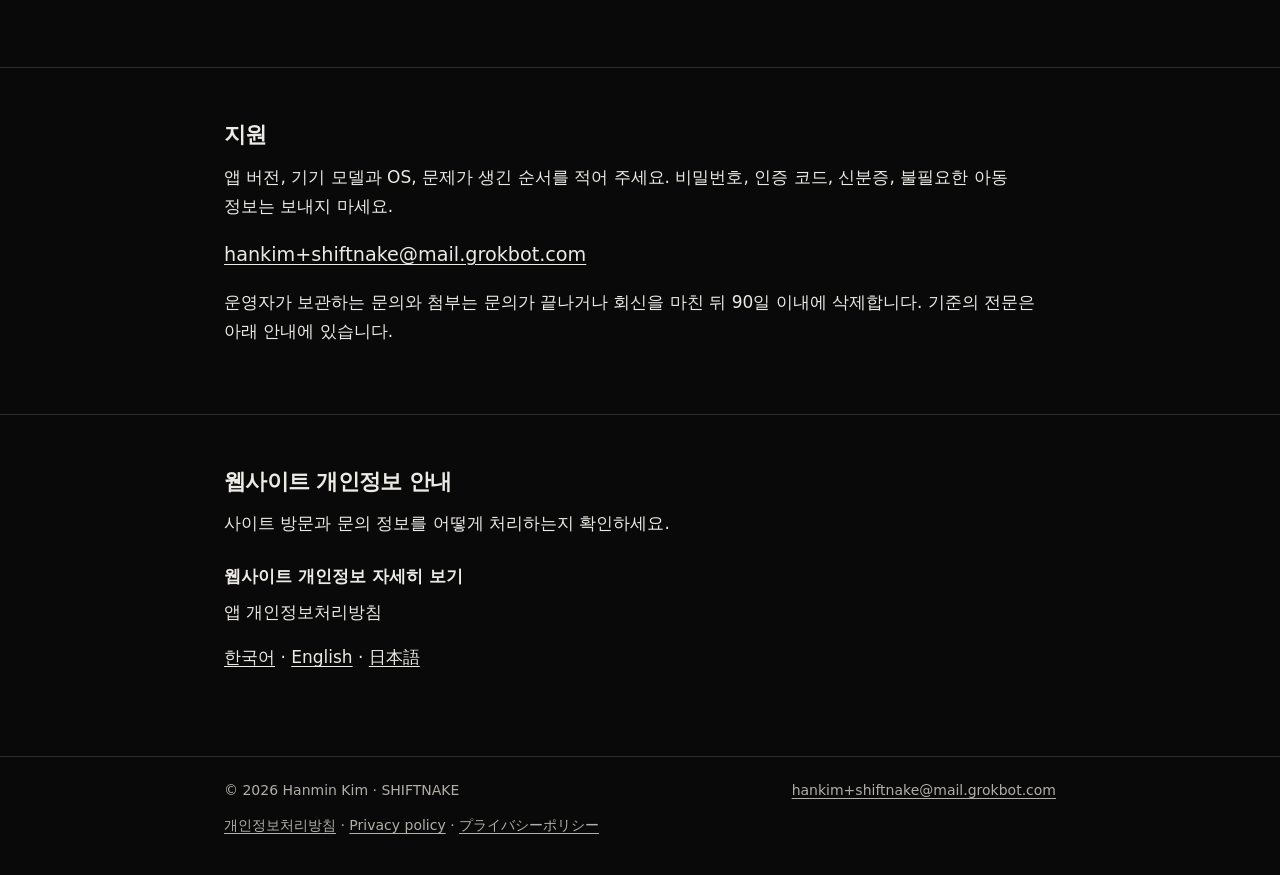
==== commit 6610dd13: "Show only version 1.0.0 on the support site (drop version code and runtime numbers)" ====
--- a/index.html
+++ b/index.html
@@ -6,7 +6,7 @@
   <meta name="referrer" content="no-referrer">
   <meta name="theme-color" content="#090909">
   <meta name="color-scheme" content="dark">
-  <meta name="description" content="SHIFTNAKE Android 1.0.0(버전 코드 94) 지원. Google Play 출시 빌드 기준. 플레이 방법, 문의, 개인정보.">
+  <meta name="description" content="SHIFTNAKE Android 1.0.0 지원. Google Play 출시 빌드 기준. 플레이 방법, 문의, 개인정보.">
   <meta http-equiv="Content-Security-Policy" content="default-src 'none'; img-src 'self'; style-src 'self'; script-src 'self'; base-uri 'none'; form-action 'none'; connect-src 'none'; font-src 'none'; object-src 'none'">
   <title>SHIFTNAKE Android | 지원</title>
   <link rel="canonical" href="https://sleeplesshan.github.io/">
@@ -14,7 +14,7 @@
   <link rel="icon" href="assets/app-icon-192.png" type="image/png" sizes="192x192">
   <link rel="apple-touch-icon" href="assets/app-icon-180.png">
   <meta property="og:title" content="SHIFTNAKE Android 지원">
-  <meta property="og:description" content="버전 1.0.0, 버전 코드 94. Google Play 출시 빌드 기준. 플레이 방법과 문의.">
+  <meta property="og:description" content="버전 1.0.0. Google Play 출시 빌드 기준. 플레이 방법과 문의.">
   <meta property="og:type" content="website">
   <meta property="og:url" content="https://sleeplesshan.github.io/">
   <meta property="og:image" content="https://sleeplesshan.github.io/assets/app-icon-512.png">
@@ -51,7 +51,7 @@
     <dl class="spec">
       <div>
         <dt><span class="ko">버전</span><span class="en">Version</span></dt>
-        <dd>1.0.0 <span class="ko">· 버전 코드 94 · 런타임 v175</span><span class="en">· version code 94 · runtime v175</span></dd>
+        <dd>1.0.0</dd>
       </div>
       <div>
         <dt><span class="ko">패키지</span><span class="en">Package</span></dt>
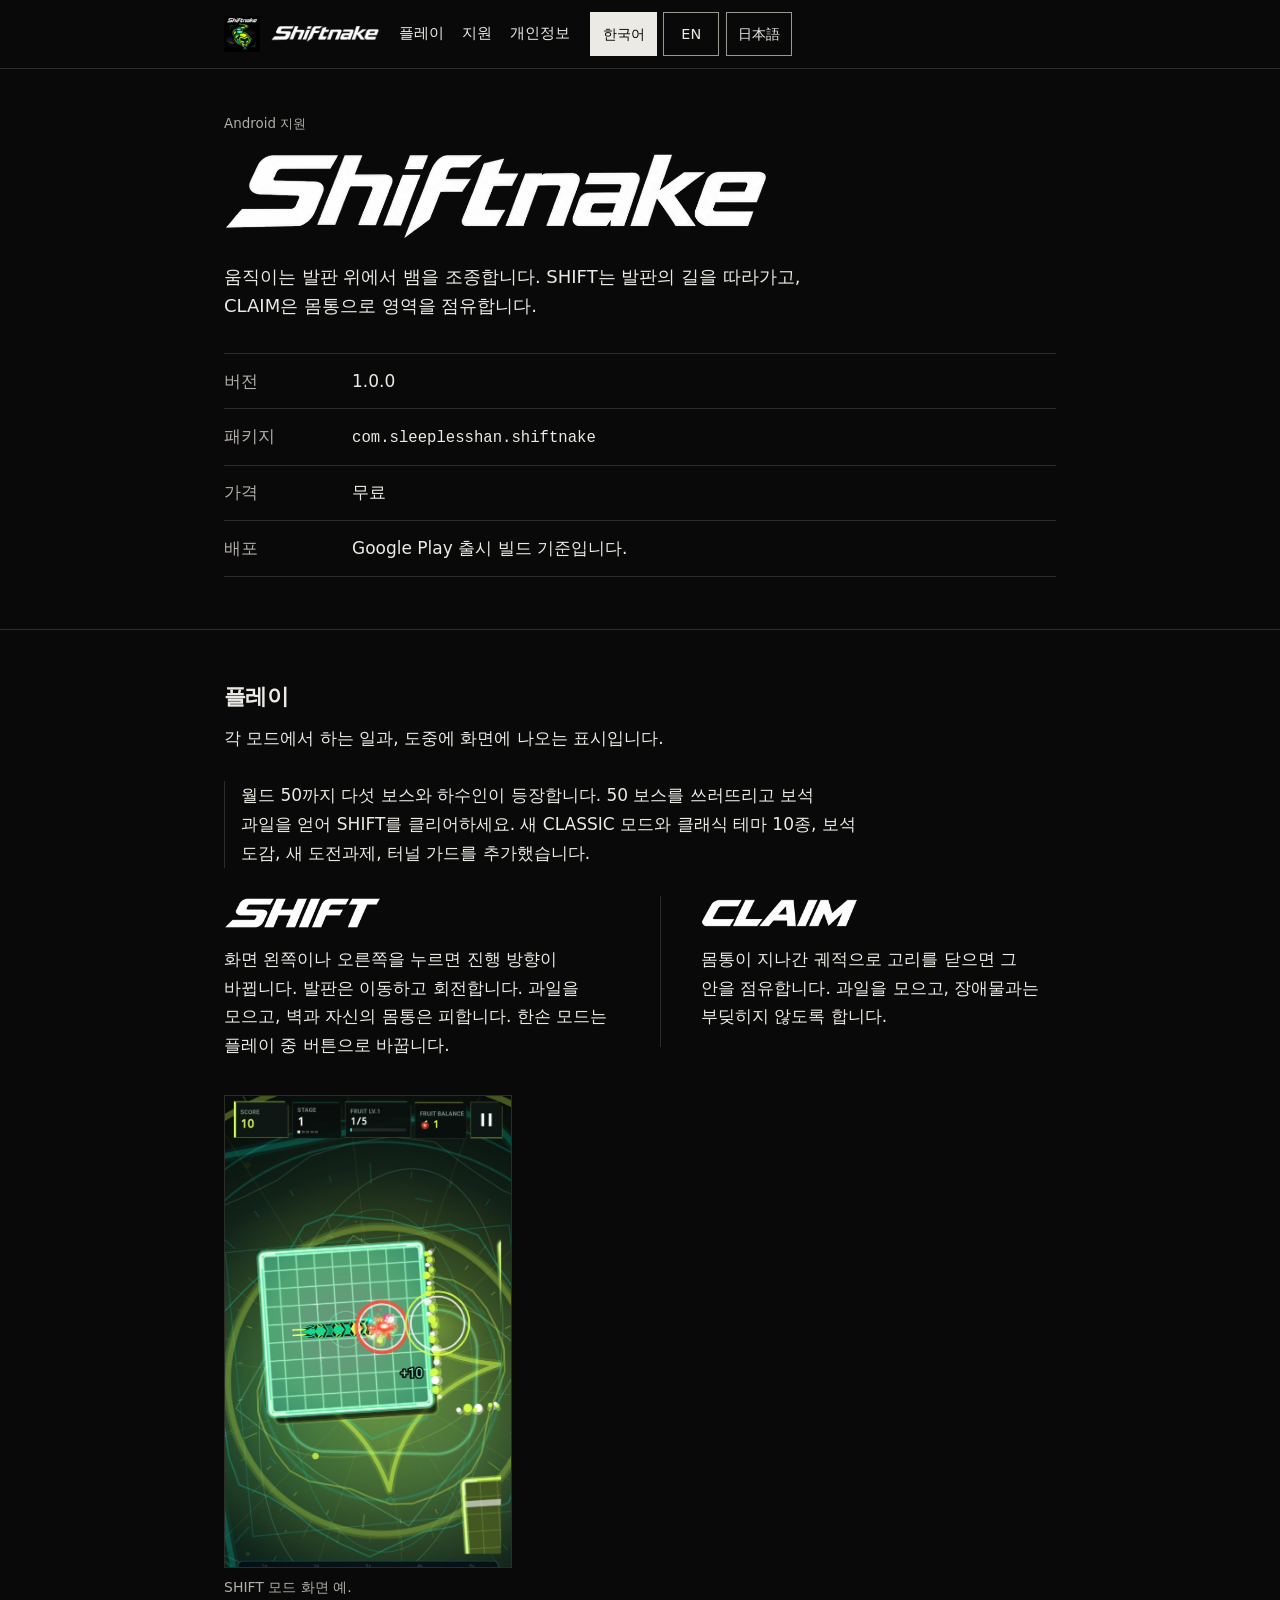
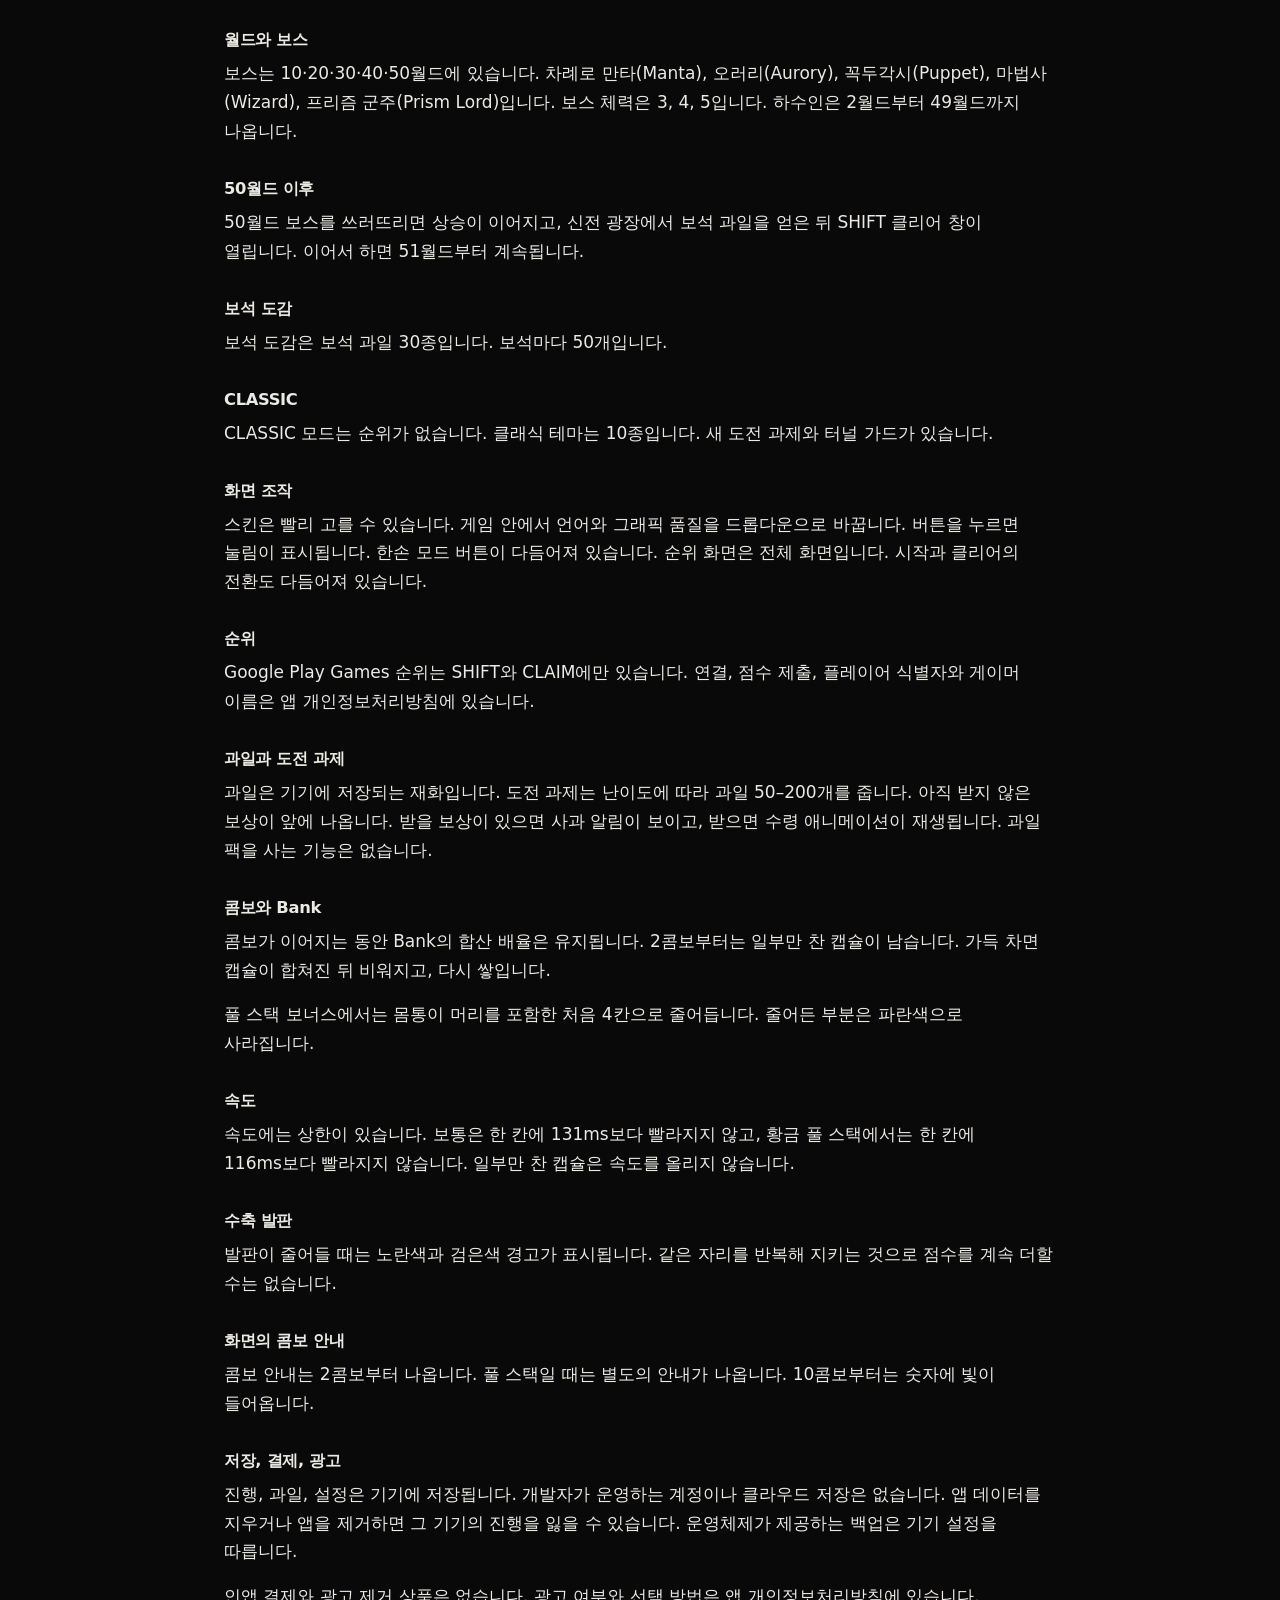
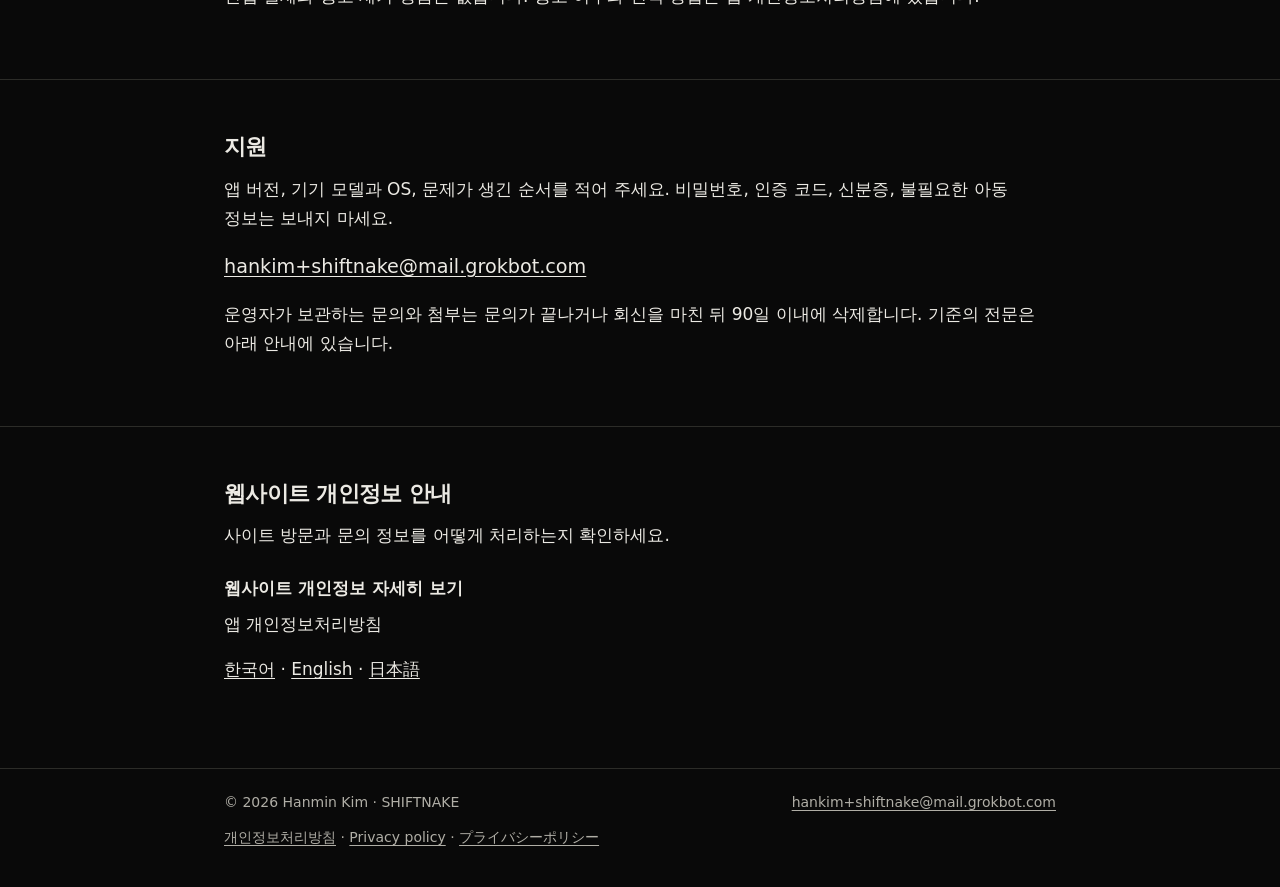
==== commit 2f3f88a8: "Add Japanese to the support home page with a ko/EN/日本語 switch; hreflang on policy pages" ====
--- a/index.html
+++ b/index.html
@@ -20,12 +20,13 @@
   <meta property="og:image" content="https://sleeplesshan.github.io/assets/app-icon-512.png">
   <meta property="og:locale" content="ko_KR">
   <meta property="og:locale:alternate" content="en_US">
+  <meta property="og:locale:alternate" content="ja_JP">
   <meta name="twitter:card" content="summary">
   <meta name="twitter:image" content="https://sleeplesshan.github.io/assets/app-icon-512.png">
   <link rel="stylesheet" href="site.css">
 </head>
 <body>
-<a class="skip" href="#top"><span class="ko">본문으로</span><span class="en">Skip to content</span></a>
+<a class="skip" href="#top"><span class="ko">본문으로</span><span class="en">Skip to content</span><span class="ja" lang="ja">本文へ移動</span></a>
 <header>
   <div class="wrap bar">
     <a class="brand logo-plate" href="#top">
@@ -33,39 +34,45 @@
       <img class="mark" src="assets/title-wordmark-v1.png" width="1024" height="160" alt="SHIFTNAKE">
     </a>
     <nav data-nav aria-label="본문 탐색">
-      <a href="#play"><span class="ko">플레이</span><span class="en">Play</span></a>
-      <a href="#support"><span class="ko">지원</span><span class="en">Support</span></a>
-      <a href="#privacy"><span class="ko">개인정보</span><span class="en">Privacy</span></a>
+      <a href="#play"><span class="ko">플레이</span><span class="en">Play</span><span class="ja" lang="ja">プレイ</span></a>
+      <a href="#support"><span class="ko">지원</span><span class="en">Support</span><span class="ja" lang="ja">サポート</span></a>
+      <a href="#privacy"><span class="ko">개인정보</span><span class="en">Privacy</span><span class="ja" lang="ja">プライバシー</span></a>
     </nav>
-    <button class="language" type="button" lang="en" aria-label="View in English">EN</button>
+    <div class="language-switch" role="group" aria-label="Language">
+      <button class="language" type="button" data-lang="ko" lang="ko" aria-pressed="true">한국어</button>
+      <button class="language" type="button" data-lang="en" lang="en" aria-pressed="false">EN</button>
+      <button class="language" type="button" data-lang="ja" lang="ja" aria-pressed="false">日本語</button>
+    </div>
   </div>
 </header>
 <main id="top">
   <span class="route-alias" id="home-ko" aria-hidden="true"></span>
   <span class="route-alias" id="home-en" aria-hidden="true"></span>
+  <span class="route-alias" id="home-ja" aria-hidden="true"></span>
   <section class="wrap mast">
-    <p class="kicker"><span class="ko">Android 지원</span><span class="en">Android support</span></p>
+    <p class="kicker"><span class="ko">Android 지원</span><span class="en">Android support</span><span class="ja" lang="ja">Android サポート</span></p>
     <h1 class="logo-plate"><img src="assets/title-wordmark-v1.png" width="1024" height="160" alt="SHIFTNAKE" decoding="async" fetchpriority="high"></h1>
     <p class="lead ko">움직이는 발판 위에서 뱀을 조종합니다. SHIFT는 발판의 길을 따라가고, CLAIM은 몸통으로 영역을 점유합니다.</p>
     <p class="lead en">Steer a snake on a moving platform. SHIFT follows the path the platform takes. CLAIM closes a loop with the body and takes the area inside.</p>
+    <p class="lead ja" lang="ja">動く足場の上でスネークを操作します。SHIFTでは足場がつくる道をたどり、CLAIMでは体でループを閉じて内側を陣地にします。</p>
     <dl class="spec">
       <div>
-        <dt><span class="ko">버전</span><span class="en">Version</span></dt>
+        <dt><span class="ko">버전</span><span class="en">Version</span><span class="ja" lang="ja">バージョン</span></dt>
         <dd>1.0.0</dd>
       </div>
       <div>
-        <dt><span class="ko">패키지</span><span class="en">Package</span></dt>
+        <dt><span class="ko">패키지</span><span class="en">Package</span><span class="ja" lang="ja">パッケージ</span></dt>
         <dd><code>com.sleeplesshan.shiftnake</code></dd>
       </div>
       <div>
-        <dt><span class="ko">가격</span><span class="en">Price</span></dt>
-        <dd><span class="ko">무료</span><span class="en">Free</span></dd>
-      </div>
-      <div>
-        <dt><span class="ko">배포</span><span class="en">Distribution</span></dt>
+        <dt><span class="ko">가격</span><span class="en">Price</span><span class="ja" lang="ja">価格</span></dt>
+        <dd><span class="ko">무료</span><span class="en">Free</span><span class="ja" lang="ja">無料</span></dd>
+      </div>
+      <div>
+        <dt><span class="ko">배포</span><span class="en">Distribution</span><span class="ja" lang="ja">配信</span></dt>
         <dd>
           <span class="ko">Google Play 출시 빌드 기준입니다.</span>
-          <span class="en">Based on the Google Play release build.</span>
+          <span class="en">Based on the Google Play release build.</span><span class="ja" lang="ja">Google Play のリリースビルドに基づく情報です。</span>
         </dd>
       </div>
     </dl>
@@ -73,131 +80,164 @@
 
   <section class="band" id="play">
     <div class="wrap">
-      <h2><span class="ko">플레이</span><span class="en">Play</span></h2>
+      <h2><span class="ko">플레이</span><span class="en">Play</span><span class="ja" lang="ja">プレイ</span></h2>
       <p class="ko">각 모드에서 하는 일과, 도중에 화면에 나오는 표시입니다.</p>
       <p class="en">The goal of each mode, and what the game shows while you play.</p>
+      <p class="ja" lang="ja">各モードの目的と、プレイ中に画面に表示される内容です。</p>
       <div class="notes">
         <p class="ko">월드 50까지 다섯 보스와 하수인이 등장합니다. 50 보스를 쓰러뜨리고 보석 과일을 얻어 SHIFT를 클리어하세요. 새 CLASSIC 모드와 클래식 테마 10종, 보석 도감, 새 도전과제, 터널 가드를 추가했습니다.</p>
         <p class="en">Five bosses and their minions now guard worlds 10–50. Defeat the world-50 boss, claim a gem fruit and clear SHIFT. New CLASSIC mode, 10 classic themes, a gem archive, new achievements and the Tunnel Guard.</p>
+        <p class="ja" lang="ja">ステージ10〜50では5体のボスと手下が待ち受けます。ステージ50のボスを倒して宝石フルーツを手に入れ、SHIFTをクリアしましょう。新しいCLASSICモード、クラシックテーマ10種、宝石コレクション、新しい実績、トンネルガードを追加しました。</p>
       </div>
       <div class="modes">
         <article>
           <h3><img src="assets/mode-shift-wordmark-v1.png" width="512" height="112" alt="SHIFT" loading="lazy" decoding="async"></h3>
           <p class="ko">화면 왼쪽이나 오른쪽을 누르면 진행 방향이 바뀝니다. 발판은 이동하고 회전합니다. 과일을 모으고, 벽과 자신의 몸통은 피합니다. 한손 모드는 플레이 중 버튼으로 바꿉니다.</p>
           <p class="en">Tap the left or right side of the screen to turn. The platform moves and rotates. Collect fruit, and avoid walls and your own body. A button during play switches one-hand mode.</p>
+          <p class="ja" lang="ja">画面の左側か右側をタップすると向きが変わります。足場は移動し、回転します。フルーツを集め、壁や自分の体を避けましょう。プレイ中のボタンで片手モードに切り替えられます。</p>
         </article>
         <article>
           <h3><img src="assets/mode-claim-wordmark-v1.png" width="512" height="112" alt="CLAIM" loading="lazy" decoding="async"></h3>
           <p class="ko">몸통이 지나간 궤적으로 고리를 닫으면 그 안을 점유합니다. 과일을 모으고, 장애물과는 부딪히지 않도록 합니다.</p>
           <p class="en">Close a loop with the trail the body leaves, and the inside is claimed. Collect fruit, and do not run into obstacles.</p>
+          <p class="ja" lang="ja">体が通った跡でループを閉じると、その内側が陣地になります。フルーツを集め、障害物にぶつからないようにしましょう。</p>
         </article>
       </div>
       <figure class="screen">
         <img src="assets/shift-gameplay.jpg" width="640" height="1055" alt="SHIFT 모드 화면 예. 점수, 스테이지, 과일이 보입니다" loading="lazy" decoding="async">
-        <figcaption><span class="ko">SHIFT 모드 화면 예.</span><span class="en">An example of the SHIFT board.</span></figcaption>
+        <figcaption><span class="ko">SHIFT 모드 화면 예.</span><span class="en">An example of the SHIFT board.</span><span class="ja" lang="ja">SHIFTモードの画面例。</span></figcaption>
       </figure>
 
-      <h3 id="worlds"><span class="ko">월드와 보스</span><span class="en">Worlds and bosses</span></h3>
+      <h3 id="worlds"><span class="ko">월드와 보스</span><span class="en">Worlds and bosses</span><span class="ja" lang="ja">ステージとボス</span></h3>
       <p class="ko">보스는 10·20·30·40·50월드에 있습니다. 차례로 만타(Manta), 오러리(Aurory), 꼭두각시(Puppet), 마법사(Wizard), 프리즘 군주(Prism Lord)입니다. 보스 체력은 3, 4, 5입니다. 하수인은 2월드부터 49월드까지 나옵니다.</p>
       <p class="en">Bosses are at worlds 10, 20, 30, 40, and 50: Manta, Aurory, Puppet, Wizard, and Prism Lord. Boss health is 3, 4, or 5. Minions appear in worlds 2 through 49.</p>
-
-      <h3 id="clear"><span class="ko">50월드 이후</span><span class="en">After world 50</span></h3>
+      <p class="ja" lang="ja">ボスはステージ10・20・30・40・50にいます。順にマンタ、オラリー、パペティア、メイジ、プリズム・ソブリンです。ボスの体力は3、4、5のいずれかです。手下はステージ2から49まで登場します。</p>
+
+      <h3 id="clear"><span class="ko">50월드 이후</span><span class="en">After world 50</span><span class="ja" lang="ja">ステージ50以降</span></h3>
       <p class="ko">50월드 보스를 쓰러뜨리면 상승이 이어지고, 신전 광장에서 보석 과일을 얻은 뒤 SHIFT 클리어 창이 열립니다. 이어서 하면 51월드부터 계속됩니다.</p>
       <p class="en">Defeating the world-50 boss leads through an ascent to the temple plaza, where you take a gem fruit and the SHIFT clear window opens. Continuing from there goes on from world 51.</p>
-
-      <h3 id="gems"><span class="ko">보석 도감</span><span class="en">Gem archive</span></h3>
+      <p class="ja" lang="ja">ステージ50のボスを倒すと上昇が続き、神殿の広場で宝石フルーツを手に入れるとSHIFTクリア画面が開きます。続けてプレイするとステージ51から再開します。</p>
+
+      <h3 id="gems"><span class="ko">보석 도감</span><span class="en">Gem archive</span><span class="ja" lang="ja">宝石コレクション</span></h3>
       <p class="ko">보석 도감은 보석 과일 30종입니다. 보석마다 50개입니다.</p>
       <p class="en">The gem archive has 30 gem fruits, 50 per gem.</p>
-
-      <h3 id="classic"><span class="ko">CLASSIC</span><span class="en">CLASSIC</span></h3>
+      <p class="ja" lang="ja">宝石コレクションには宝石フルーツが30種あります。宝石ごとに50個です。</p>
+
+      <h3 id="classic"><span class="ko">CLASSIC</span><span class="en">CLASSIC</span><span class="ja" lang="ja">CLASSIC</span></h3>
       <p class="ko">CLASSIC 모드는 순위가 없습니다. 클래식 테마는 10종입니다. 새 도전 과제와 터널 가드가 있습니다.</p>
       <p class="en">CLASSIC has no ranking. There are 10 classic themes, new achievements, and the Tunnel Guard.</p>
-
-      <h3 id="controls"><span class="ko">화면 조작</span><span class="en">On-screen controls</span></h3>
+      <p class="ja" lang="ja">CLASSICモードにはランキングがありません。クラシックテーマは10種です。新しい実績とトンネルガードがあります。</p>
+
+      <h3 id="controls"><span class="ko">화면 조작</span><span class="en">On-screen controls</span><span class="ja" lang="ja">画面の操作</span></h3>
       <p class="ko">스킨은 빨리 고를 수 있습니다. 게임 안에서 언어와 그래픽 품질을 드롭다운으로 바꿉니다. 버튼을 누르면 눌림이 표시됩니다. 한손 모드 버튼이 다듬어져 있습니다. 순위 화면은 전체 화면입니다. 시작과 클리어의 전환도 다듬어져 있습니다.</p>
       <p class="en">Skins can be chosen quickly. Language and graphics quality are in-game dropdowns. Buttons show when they are pressed. The one-hand mode button is refined, and the ranking page is full screen. The start and clear moments are smoother.</p>
-
-      <h3 id="ranking"><span class="ko">순위</span><span class="en">Ranking</span></h3>
+      <p class="ja" lang="ja">スキンはすばやく選べます。言語と画質はゲーム内のドロップダウンで切り替えます。ボタンを押すと押されたことが表示されます。片手モードのボタンは改良されており、ランキング画面は全画面表示です。開始時とクリア時の切り替えもなめらかになっています。</p>
+
+      <h3 id="ranking"><span class="ko">순위</span><span class="en">Ranking</span><span class="ja" lang="ja">ランキング</span></h3>
       <p class="ko">Google Play Games 순위는 SHIFT와 CLAIM에만 있습니다. 연결, 점수 제출, 플레이어 식별자와 게이머 이름은 앱 개인정보처리방침에 있습니다.</p>
       <p class="en">Google Play Games leaderboards are for SHIFT and CLAIM only. Sign-in, score submission, the player identifier, and the gamer name are described in the app privacy policy.</p>
-
-      <h3><span class="ko">과일과 도전 과제</span><span class="en">Fruit and challenges</span></h3>
+      <p class="ja" lang="ja">Google Play Games のランキングはSHIFTとCLAIMのみです。ログイン、スコアの送信、プレイヤーIDとゲーマー名については、アプリのプライバシーポリシーで説明しています。</p>
+
+      <h3><span class="ko">과일과 도전 과제</span><span class="en">Fruit and challenges</span><span class="ja" lang="ja">フルーツと実績</span></h3>
       <p class="ko">과일은 기기에 저장되는 재화입니다. 도전 과제는 난이도에 따라 과일 50–200개를 줍니다. 아직 받지 않은 보상이 앞에 나옵니다. 받을 보상이 있으면 사과 알림이 보이고, 받으면 수령 애니메이션이 재생됩니다. 과일 팩을 사는 기능은 없습니다.</p>
       <p class="en">Fruit is currency stored on the device. A challenge pays 50–200 fruit according to its difficulty. Rewards you have not claimed are listed first. An apple alert appears when a reward is ready, and claiming it plays an animation. There is no fruit pack to buy.</p>
-
-      <h3><span class="ko">콤보와 Bank</span><span class="en">Combos and the Bank</span></h3>
+      <p class="ja" lang="ja">フルーツは端末に保存される通貨です。実績は難易度に応じてフルーツ50〜200個を獲得できます。まだ受け取っていない報酬が先に表示されます。受け取れる報酬があるとリンゴの通知が表示され、受け取ると受け取りアニメーションが再生されます。フルーツパックを購入する機能はありません。</p>
+
+      <h3><span class="ko">콤보와 Bank</span><span class="en">Combos and the Bank</span><span class="ja" lang="ja">コンボとBank</span></h3>
       <p class="ko">콤보가 이어지는 동안 Bank의 합산 배율은 유지됩니다. 2콤보부터는 일부만 찬 캡슐이 남습니다. 가득 차면 캡슐이 합쳐진 뒤 비워지고, 다시 쌓입니다.</p>
       <p class="en">While a combo continues, the Bank keeps the combined multiplier. From a combo of 2, a partly filled capsule stays. At a full stack the capsules merge, the stack clears, and it begins to fill again.</p>
+      <p class="ja" lang="ja">コンボが続いている間、Bankの合計倍率は維持されます。2コンボ目からは、一部だけ満たされたカプセルが残ります。満杯になるとカプセルが合わさってから空になり、再びたまり始めます。</p>
       <p class="ko">풀 스택 보너스에서는 몸통이 머리를 포함한 처음 4칸으로 줄어듭니다. 줄어든 부분은 파란색으로 사라집니다.</p>
       <p class="en">On a full-stack bonus the body shrinks to the original four cells, including the head. The length that goes away vanishes in blue.</p>
-
-      <h3><span class="ko">속도</span><span class="en">Speed</span></h3>
+      <p class="ja" lang="ja">フルスタックボーナスでは、体が頭を含む最初の4マスまで短くなります。短くなった部分は青く消えます。</p>
+
+      <h3><span class="ko">속도</span><span class="en">Speed</span><span class="ja" lang="ja">スピード</span></h3>
       <p class="ko">속도에는 상한이 있습니다. 보통은 한 칸에 131ms보다 빨라지지 않고, 황금 풀 스택에서는 한 칸에 116ms보다 빨라지지 않습니다. 일부만 찬 캡슐은 속도를 올리지 않습니다.</p>
       <p class="en">Speed is capped. Ordinary movement is no faster than one cell per 131 ms. A golden full stack is no faster than one cell per 116 ms. A partial capsule does not add speed.</p>
-
-      <h3><span class="ko">수축 발판</span><span class="en">Shrinking platform</span></h3>
+      <p class="ja" lang="ja">スピードには上限があります。通常は1マスあたり131msより速くならず、ゴールドのフルスタック中は1マスあたり116msより速くなりません。一部だけ満たされたカプセルではスピードは上がりません。</p>
+
+      <h3><span class="ko">수축 발판</span><span class="en">Shrinking platform</span><span class="ja" lang="ja">縮む足場</span></h3>
       <p class="ko">발판이 줄어들 때는 노란색과 검은색 경고가 표시됩니다. 같은 자리를 반복해 지키는 것으로 점수를 계속 더할 수는 없습니다.</p>
       <p class="en">A shrinking platform shows a yellow and black warning. Holding the same spot over and over does not keep adding score.</p>
-
-      <h3><span class="ko">화면의 콤보 안내</span><span class="en">Combo notices</span></h3>
+      <p class="ja" lang="ja">足場が縮むときは黄色と黒の警告が表示されます。同じ場所を繰り返し守り続けても、スコアが加算され続けることはありません。</p>
+
+      <h3><span class="ko">화면의 콤보 안내</span><span class="en">Combo notices</span><span class="ja" lang="ja">画面のコンボ表示</span></h3>
       <p class="ko">콤보 안내는 2콤보부터 나옵니다. 풀 스택일 때는 별도의 안내가 나옵니다. 10콤보부터는 숫자에 빛이 들어옵니다.</p>
       <p class="en">Combo text appears from a combo of 2. A full stack has its own notice. From a combo of 10 the number glows.</p>
-
-      <h3><span class="ko">저장, 결제, 광고</span><span class="en">Saves, payments, ads</span></h3>
+      <p class="ja" lang="ja">コンボ表示は2コンボから出ます。フルスタックのときは専用の表示が出ます。10コンボからは数字が光ります。</p>
+
+      <h3><span class="ko">저장, 결제, 광고</span><span class="en">Saves, payments, ads</span><span class="ja" lang="ja">保存、課金、広告</span></h3>
       <p class="ko">진행, 과일, 설정은 기기에 저장됩니다. 개발자가 운영하는 계정이나 클라우드 저장은 없습니다. 앱 데이터를 지우거나 앱을 제거하면 그 기기의 진행을 잃을 수 있습니다. 운영체제가 제공하는 백업은 기기 설정을 따릅니다.</p>
       <p class="en">Progress, fruit, and settings are stored on the device. The developer does not run an account or a cloud save. Clearing the app’s data or uninstalling it can erase that device’s progress. Backup offered by the operating system follows the device’s own settings.</p>
+      <p class="ja" lang="ja">進行状況、フルーツ、設定は端末に保存されます。開発者が運営するアカウントやクラウド保存はありません。アプリのデータを消去したりアンインストールしたりすると、その端末の進行状況が失われることがあります。OSが提供するバックアップは端末の設定に従います。</p>
       <p class="ko">인앱 결제와 광고 제거 상품은 없습니다. 광고 여부와 선택 방법은 앱 개인정보처리방침에 있습니다.</p>
       <p class="en">There are no in-app purchases and no product that removes ads. Whether ads are shown, and the choices around them, are set out in the app privacy policy.</p>
+      <p class="ja" lang="ja">アプリ内課金や広告を削除する商品はありません。広告の有無と選択方法については、アプリのプライバシーポリシーをご覧ください。</p>
     </div>
   </section>
 
   <section class="band" id="support">
     <span class="route-alias" id="support-ko" aria-hidden="true"></span>
     <span class="route-alias" id="support-en" aria-hidden="true"></span>
+    <span class="route-alias" id="support-ja" aria-hidden="true"></span>
     <div class="wrap">
-      <h2><span class="ko">지원</span><span class="en">Support</span></h2>
+      <h2><span class="ko">지원</span><span class="en">Support</span><span class="ja" lang="ja">サポート</span></h2>
       <p class="ko">앱 버전, 기기 모델과 OS, 문제가 생긴 순서를 적어 주세요. 비밀번호, 인증 코드, 신분증, 불필요한 아동 정보는 보내지 마세요.</p>
       <p class="en">Include the app version, the device model and OS, and the steps that led to the problem. Do not send passwords, verification codes, identity documents, or unnecessary information about a child.</p>
+      <p class="ja" lang="ja">アプリのバージョン、端末のモデルとOS、問題が起きるまでの手順をお書きください。パスワード、認証コード、身分証明書、お子さまに関する不要な情報は送らないでください。</p>
       <a class="email" href="mailto:hankim+shiftnake@mail.grokbot.com">hankim+shiftnake@mail.grokbot.com</a>
       <p class="ko">운영자가 보관하는 문의와 첨부는 문의가 끝나거나 회신을 마친 뒤 90일 이내에 삭제합니다. 기준의 전문은 아래 안내에 있습니다.</p>
       <p class="en">Messages and attachments kept by the operator are deleted within 90 days after the inquiry is closed or the reply is finished. The full rule is in the notice below.</p>
+      <p class="ja" lang="ja">運営者が保管するお問い合わせと添付ファイルは、お問い合わせの終了または返信の完了から90日以内に削除します。基準の全文は下の案内にあります。</p>
     </div>
   </section>
 
   <section class="band" id="privacy">
     <span class="route-alias" id="privacy-ko" aria-hidden="true"></span>
     <span class="route-alias" id="privacy-en" aria-hidden="true"></span>
+    <span class="route-alias" id="privacy-ja" aria-hidden="true"></span>
     <span class="route-alias" id="app-ko" aria-hidden="true"></span>
     <span class="route-alias" id="app-en" aria-hidden="true"></span>
+    <span class="route-alias" id="app-ja" aria-hidden="true"></span>
     <div class="wrap notice">
-      <h2><span class="ko">웹사이트 개인정보 안내</span><span class="en">Website privacy notice</span></h2>
+      <h2><span class="ko">웹사이트 개인정보 안내</span><span class="en">Website privacy notice</span><span class="ja" lang="ja">ウェブサイトのプライバシー案内</span></h2>
       <p class="ko">사이트 방문과 문의 정보를 어떻게 처리하는지 확인하세요.</p>
       <p class="en">Read how visits and support inquiries are handled.</p>
+      <p class="ja" lang="ja">サイトへのアクセスとお問い合わせ情報の取り扱いをご確認ください。</p>
       <details id="website-privacy">
-        <summary><span class="ko">웹사이트 개인정보 자세히 보기</span><span class="en">Read the website privacy notice</span></summary>
+        <summary><span class="ko">웹사이트 개인정보 자세히 보기</span><span class="en">Read the website privacy notice</span><span class="ja" lang="ja">ウェブサイトのプライバシー案内を詳しく見る</span></summary>
         <p class="ko">시행일: 2026-10-20. 이 안내는 SHIFTNAKE 지원 웹사이트 접속과 지원 이메일 문의에 적용됩니다. 운영자는 대한민국 개인 개발자 Hanmin Kim입니다. 개인정보 문의처: <a href="mailto:hankim+shiftnake@mail.grokbot.com">hankim+shiftnake@mail.grokbot.com</a>. Android 앱의 정보 처리는 별도의 앱 개인정보처리방침에서 안내합니다.</p>
         <p class="en">Effective date: October 20, 2026. This notice applies to visits to the SHIFTNAKE support website and support inquiries by email. The operator is Hanmin Kim, an individual developer based in South Korea. Privacy contact: <a href="mailto:hankim+shiftnake@mail.grokbot.com">hankim+shiftnake@mail.grokbot.com</a>. The Android app has a separate privacy policy describing its data handling.</p>
+        <p class="ja" lang="ja">施行日：2026年10月20日。本案内は、SHIFTNAKE サポートウェブサイトへのアクセスとサポートメールでのお問い合わせに適用されます。運営者は大韓民国の個人開発者 Hanmin Kim です。プライバシーに関するお問い合わせ先：<a href="mailto:hankim+shiftnake@mail.grokbot.com">hankim+shiftnake@mail.grokbot.com</a>。Android アプリの情報の取り扱いは、別のアプリのプライバシーポリシーで説明しています。</p>
         <p class="ko">이 정적 사이트에는 운영자가 추가한 광고·분석·추적 스크립트, 외부 폰트, 로그인, 입력 폼이 없습니다. 언어·메뉴 선택은 URL 해시만 사용하며 운영자 코드가 쿠키나 브라우저 저장소에 선택값을 저장하지 않습니다. 이 사이트는 게임 계정을 만들거나 게임 저장 데이터를 수집하지 않습니다.</p>
         <p class="en">This static site has no operator-added ads, analytics or tracking scripts, remote fonts, login, or input forms. Language and menu choices use the URL hash only; operator code does not store those choices in cookies or browser storage. The site creates no game account and collects no game-save data.</p>
+        <p class="ja" lang="ja">この静的サイトには、運営者が追加した広告・分析・トラッキングのスクリプト、外部フォント、ログイン、入力フォームはありません。言語とメニューの選択には URL のハッシュのみを使い、運営者のコードが選択内容を Cookie やブラウザのストレージに保存することはありません。本サイトはゲームのアカウントを作成せず、ゲームの保存データも収集しません。</p>
         <p class="ko">웹사이트는 GitHub Pages에서 호스팅됩니다. GitHub 안내에 따르면 GitHub는 로그인 여부와 관계없이 방문자의 IP 주소를 보안 목적으로 기록하고 보관합니다. 운영자는 방문자별 IP 로그를 별도로 수집하거나 조회하는 기능을 구현하지 않았습니다. GitHub의 처리는 GitHub 서비스 약관과 개인정보처리방침을 따르며, 호스팅 제공자의 보유·삭제가 운영자의 지원 이메일 보관 기간과 같다고 보장하지 않습니다.</p>
         <p class="en">The site is hosted on GitHub Pages. GitHub documentation says visitor IP addresses are logged and stored for security purposes whether or not a visitor is signed in. The operator has not implemented a separate feature to collect or inspect visitor IP logs. GitHub processing is subject to GitHub's service terms and privacy statement; its retention and deletion are not guaranteed to match the operator's support-email retention period.</p>
+        <p class="ja" lang="ja">本サイトは GitHub Pages でホストされています。GitHub の説明によると、GitHub はログインの有無にかかわらず、セキュリティ上の目的で訪問者の IP アドレスを記録・保存します。運営者は、訪問者ごとの IP ログを別途収集・閲覧する機能を実装していません。GitHub による処理は GitHub のサービス規約とプライバシーステートメントに従い、ホスティング提供者による保存・削除が運営者のサポートメールの保存期間と同じであることは保証されません。</p>
         <p class="ko">지원 이메일을 보내면 발신 주소, 문의 내용, 자발적으로 제공한 첨부와 오류 확인에 필요한 기기·OS·앱 버전 등이 처리될 수 있습니다. 목적은 문의 회신, 오류 확인과 개인정보 요청 처리이며 광고·홍보 메일 발송이나 판매 목적으로 사용하지 않습니다. 메일을 보내지 않아도 사이트를 볼 수 있습니다. 회신·조사에 필요한 최소 정보가 없으면 지원이 제한될 수 있습니다. 불필요한 민감정보·아동 개인정보는 보내지 마세요. 아동 관련 문의는 보호자와 함께 진행하고, 불필요한 아동 정보가 포함된 사실을 알게 되면 최소 응대와 신속한 최소화·삭제를 우선합니다.</p>
         <p class="en">If you email support, your sender address, message, voluntarily supplied attachments, and device, OS, or app-version details needed to investigate may be processed. They are used to reply, investigate issues, or handle privacy requests, not for advertising, promotional mail, or sale. Email is optional. Without the minimum information needed to reply or investigate, support may be limited. Do not send unnecessary sensitive or child information. A parent or guardian should be involved in child-related requests. If unnecessary child information is identified, minimal necessary handling and prompt minimization or deletion take priority.</p>
+        <p class="ja" lang="ja">サポートメールを送ると、送信元アドレス、お問い合わせ内容、任意で提供された添付ファイル、調査に必要な端末・OS・アプリのバージョンなどが処理されることがあります。目的は返信、不具合の調査、個人情報に関するご請求への対応であり、広告・宣伝メールの送信や販売には使用しません。メールを送らなくてもサイトは閲覧できます。返信や調査に必要な最低限の情報がない場合、サポートが制限されることがあります。不要な機微情報やお子さまの個人情報は送らないでください。お子さまに関するお問い合わせは保護者の方と一緒に行ってください。不要なお子さまの情報が含まれていることがわかった場合は、必要最小限の対応と速やかな最小化・削除を優先します。</p>
         <p class="ko">운영자가 보관하는 지원문의 원문과 첨부는 문의 종결 또는 회신 완료 후 90일 이내 삭제합니다. 진행 중인 문의나 법령상 보존 의무가 있는 자료는 필요한 범위와 기간을 개별 판단합니다. 불필요하거나 민감한 정보는 더 빨리 최소화·삭제합니다. 파기는 해당 문의의 원문·첨부 및 별도 보관 사본을 선별 삭제하고 휴지통 등에 불필요하게 남지 않도록 처리합니다. 90일 기준은 운영자가 보관하는 문의 정보에 관한 것이며 메일함 제공자·GitHub가 보안·백업·법적 의무로 별도 처리하는 정보가 같은 시점에 모두 삭제된다는 보장은 아닙니다. 제공자 보유기간은 정보 유형, 목적, 계정·서비스 설정과 법적 의무에 따라 달라질 수 있습니다.</p>
         <p class="en">Support-message originals and attachments held by the operator are deleted within 90 days after the inquiry is closed or the response is complete. Ongoing inquiries and legally required records are assessed individually for the necessary scope and period. Unnecessary or sensitive information is minimized or deleted sooner. Deletion selects the relevant originals, attachments, and separately stored copies and avoids unnecessary remnants in trash folders. The 90-day period covers inquiry information held by the operator; it does not guarantee simultaneous deletion of information the mailbox provider or GitHub processes independently for security, backup, or legal obligations. Provider retention can vary by information type, purpose, account or service settings, and legal obligations.</p>
+        <p class="ja" lang="ja">運営者が保管するサポートのお問い合わせの原文と添付ファイルは、お問い合わせの終了または回答の完了から90日以内に削除します。対応中のお問い合わせや法令で保存が必要な記録は、必要な範囲と期間を個別に判断します。不要な情報や機微な情報はより早く最小化・削除します。削除の際は、該当するお問い合わせの原文、添付ファイル、別途保管したコピーを選んで削除し、ごみ箱などに不要に残らないようにします。90日の基準は運営者が保管するお問い合わせ情報に関するもので、メールボックス提供者や GitHub がセキュリティ、バックアップ、法的義務のために独自に処理する情報が同時にすべて削除されることを保証するものではありません。提供者の保存期間は、情報の種類、目的、アカウント・サービスの設定、法的義務によって異なる場合があります。</p>
         <details>
-          <summary><span class="ko">서비스 제공자와 권리</span><span class="en">Providers and your rights</span></summary>
+          <summary><span class="ko">서비스 제공자와 권리</span><span class="en">Providers and your rights</span><span class="ja" lang="ja">サービス提供者と利用者の権利</span></summary>
           <p class="ko">지원 이메일은 별도의 전용 메일함(mail.grokbot.com)을, 웹 호스팅은 GitHub Pages를 사용합니다. 메일함 제공자와 GitHub는 각자의 약관과 개인정보처리방침에 따라 정보를 처리할 수 있으며 처리 위치와 제공자 보유기간은 달라질 수 있습니다. 운영자는 문의 내용을 광고주의 홍보 목적으로 제공하지 않습니다. GitHub는 미국과 이용자 지역, 계열사·제공자가 운영하는 국가 등에서 처리할 수 있다고 설명합니다. 특정 국가나 경로 하나로 한정된다고 보장하지 않습니다. <a href="https://docs.github.com/en/site-policy/privacy-policies/github-general-privacy-statement">GitHub 개인정보처리방침</a>.</p>
           <p class="en">Support email uses a dedicated mailbox (mail.grokbot.com), and the site is hosted by GitHub Pages. The mailbox provider and GitHub process information under their respective terms and privacy notices. The operator does not provide inquiries to advertisers for promotion. GitHub describes processing across several locations, including the United States, a visitor's region, and countries where affiliates or providers operate. No single processing country or route is promised. <a href="https://docs.github.com/en/pages/getting-started-with-github-pages/what-is-github-pages">GitHub Pages</a> · <a href="https://docs.github.com/en/site-policy/privacy-policies/github-general-privacy-statement">GitHub Privacy Statement</a>.</p>
+          <p class="ja" lang="ja">サポートメールには専用のメールボックス（mail.grokbot.com）を、ウェブサイトのホスティングには GitHub Pages を使用しています。メールボックス提供者と GitHub は、それぞれの規約とプライバシーポリシーに従って情報を処理します。運営者がお問い合わせ内容を広告主の宣伝目的で提供することはありません。GitHub は、米国、訪問者の地域、関連会社や提供者が事業を行う国など、複数の場所で処理を行うと説明しています。特定の国や経路に限定されることは保証されません。<a href="https://docs.github.com/ja/pages/getting-started-with-github-pages/what-is-github-pages">GitHub Pages</a> · <a href="https://docs.github.com/ja/site-policy/privacy-policies/github-general-privacy-statement">GitHub のプライバシーステートメント</a>。</p>
           <p class="ko">앱의 광고와 기기 내 저장은 앱 개인정보처리방침에서 설명합니다. 이 웹사이트 안내는 그 내용을 다시 적지 않습니다. 2026-11-16 정정.</p>
           <p class="en">Advertising and on-device saves are described in the app privacy policy. This website notice does not restate them. Corrected 2026-11-16.</p>
+          <p class="ja" lang="ja">アプリの広告と端末内の保存については、アプリのプライバシーポリシーで説明しています。このウェブサイトの案内では繰り返し記載しません。2026年11月16日訂正。</p>
           <p class="ko">본인 또는 적법한 법정대리인은 적용 법령에 따른 열람·정정·삭제·처리정지 등 요청을 지원 이메일로 보낼 수 있습니다. 필요한 최소한의 확인만 요청하며 신분증이나 인증정보를 먼저 보내지 마세요. 외부 제공자가 직접 보유한 정보에는 제공자 절차도 적용됩니다. 운영자는 문의 자료 접근을 필요한 범위로 제한하고 불필요한 사본을 최소화하지만 절대적 보안이나 제공자 보유 사본의 즉시 원격 삭제를 보장하지 않습니다. 운영자·처리 항목·목적·보유 기준·서비스 구성이 바뀌면 이 안내와 시행일을 갱신합니다.</p>
           <p class="en">You or a legally authorized guardian may send access, correction, deletion, suspension, or other requests under applicable law to the support email. Only minimum necessary verification will be requested. Do not send unsolicited identification documents or verification credentials. Provider procedures also apply to information held by providers. The operator limits access to inquiry records and minimizes unnecessary copies but cannot guarantee absolute security or immediate remote deletion of every provider-held copy. If the operator, data items, purposes, retention criteria, or services change, this notice and its effective date will be updated.</p>
-          <p><a href="https://sleeplesshan.github.io/android/privacy/ko/"><span class="ko">앱 개인정보처리방침 (한국어)</span><span class="en">App privacy policy (Korean)</span></a> · <a href="https://sleeplesshan.github.io/android/privacy/en/">App privacy policy (English)</a> · <a href="https://sleeplesshan.github.io/android/privacy/ja/" lang="ja">アプリのプライバシーポリシー（日本語）</a></p>
+          <p class="ja" lang="ja">ご本人または法定代理人は、適用される法令に基づく閲覧、訂正、削除、処理の停止などのご請求をサポートメールにお送りいただけます。本人確認は必要最小限の範囲でのみお願いします。身分証明書や認証情報を先に送らないでください。外部の提供者が直接保有する情報には、その提供者の手続きも適用されます。運営者はお問い合わせ記録へのアクセスを必要な範囲に限定し、不要なコピーを最小限にしていますが、完全な安全性や提供者が保有するすべてのコピーの即時削除は保証できません。運営者、処理する項目、目的、保存基準、サービス構成が変わった場合は、本案内と施行日を更新します。</p>
+          <p><a href="https://sleeplesshan.github.io/android/privacy/ko/"><span class="ko">앱 개인정보처리방침 (한국어)</span><span class="en">App privacy policy (Korean)</span><span class="ja" lang="ja">アプリのプライバシーポリシー（韓国語）</span></a> · <a href="https://sleeplesshan.github.io/android/privacy/en/">App privacy policy (English)</a> · <a href="https://sleeplesshan.github.io/android/privacy/ja/" lang="ja">アプリのプライバシーポリシー（日本語）</a></p>
         </details>
       </details>
       <p class="ko">앱 개인정보처리방침</p>
       <p class="en">App privacy policies</p>
+      <p class="ja" lang="ja">アプリのプライバシーポリシー</p>
       <p><a href="https://sleeplesshan.github.io/android/privacy/ko/">한국어</a> · <a href="https://sleeplesshan.github.io/android/privacy/en/">English</a> · <a href="https://sleeplesshan.github.io/android/privacy/ja/" lang="ja">日本語</a></p>
     </div>
   </section>
--- a/site.css
+++ b/site.css
@@ -139,6 +139,20 @@
 
 .language:hover { border-color: var(--ink); }
 
+.language-switch {
+  display: flex;
+  flex-wrap: wrap;
+  gap: 0.4rem;
+}
+
+.language-switch .language { min-width: 3.5rem; padding: 0 0.7rem; }
+
+.language[aria-pressed="true"] {
+  background: var(--ink);
+  color: var(--bg);
+  border-color: var(--ink);
+}
+
 main { padding-bottom: 1rem; }
 
 section,
@@ -192,12 +206,10 @@
 
 .notes {
   max-width: 40rem;
-  margin: 0 0 0.25rem;
+  margin: 1.75rem 0 0;
   padding-left: 1rem;
   border-left: 1px solid var(--line);
 }
-
-.notes p:last-child { margin-bottom: 0; }
 
 p { margin: 0 0 1rem; }
 
@@ -322,9 +334,24 @@
 
 body.english .en { display: revert; }
 
+.ja { display: none; }
+
+body.japanese .ko { display: none; }
+
+body.japanese .ja { display: revert; }
+
+html:lang(ja) {
+  font-family: system-ui, -apple-system, "Segoe UI", "Hiragino Sans", "Hiragino Kaku Gothic ProN", "Noto Sans JP", "Noto Sans CJK JP", "Yu Gothic", Meiryo, sans-serif;
+}
+
+:lang(ja) {
+  line-break: strict;
+  overflow-wrap: break-word;
+}
+
 @media (max-width: 720px) {
   .wrap { width: min(calc(100% - 2rem), var(--page)); }
-  .language { order: 2; }
+  .language-switch { order: 2; }
   nav { order: 3; flex-basis: 100%; }
   .modes { grid-template-columns: 1fr; row-gap: 2rem; }
   .modes article + article {
